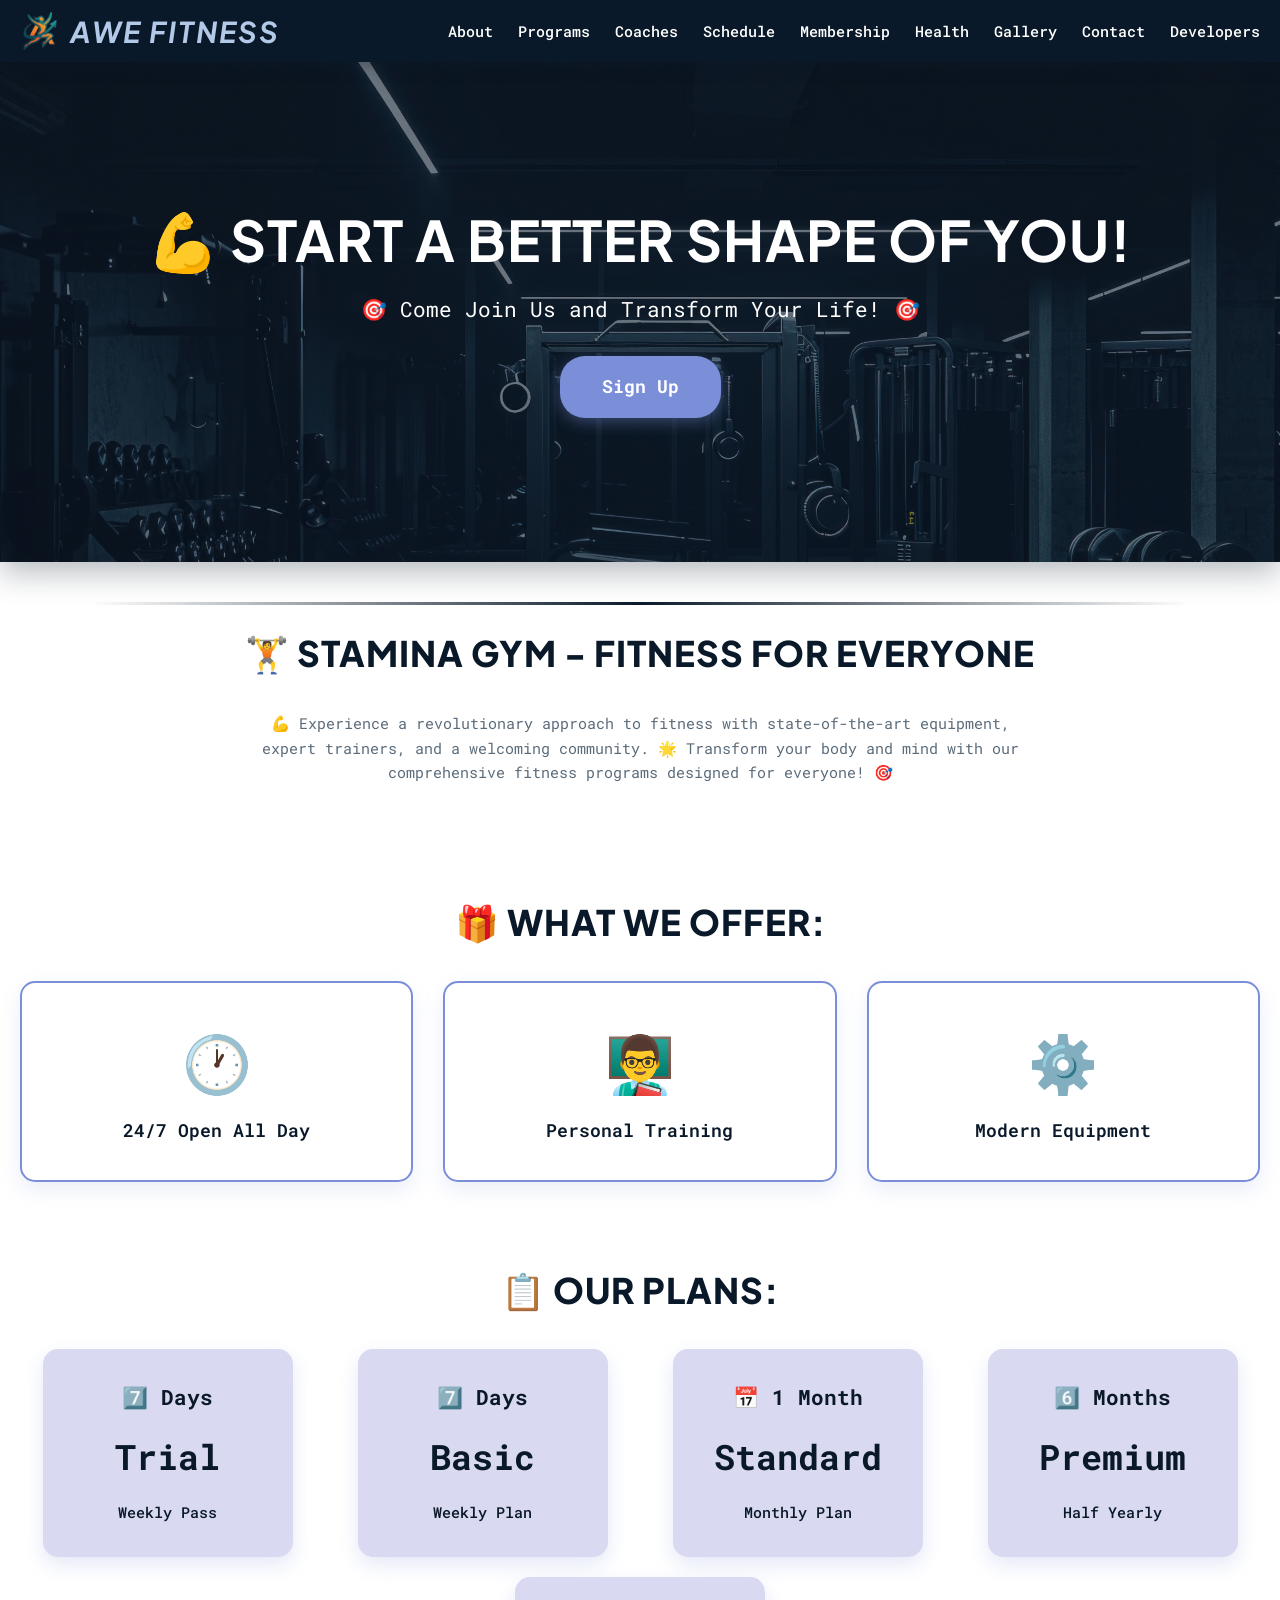
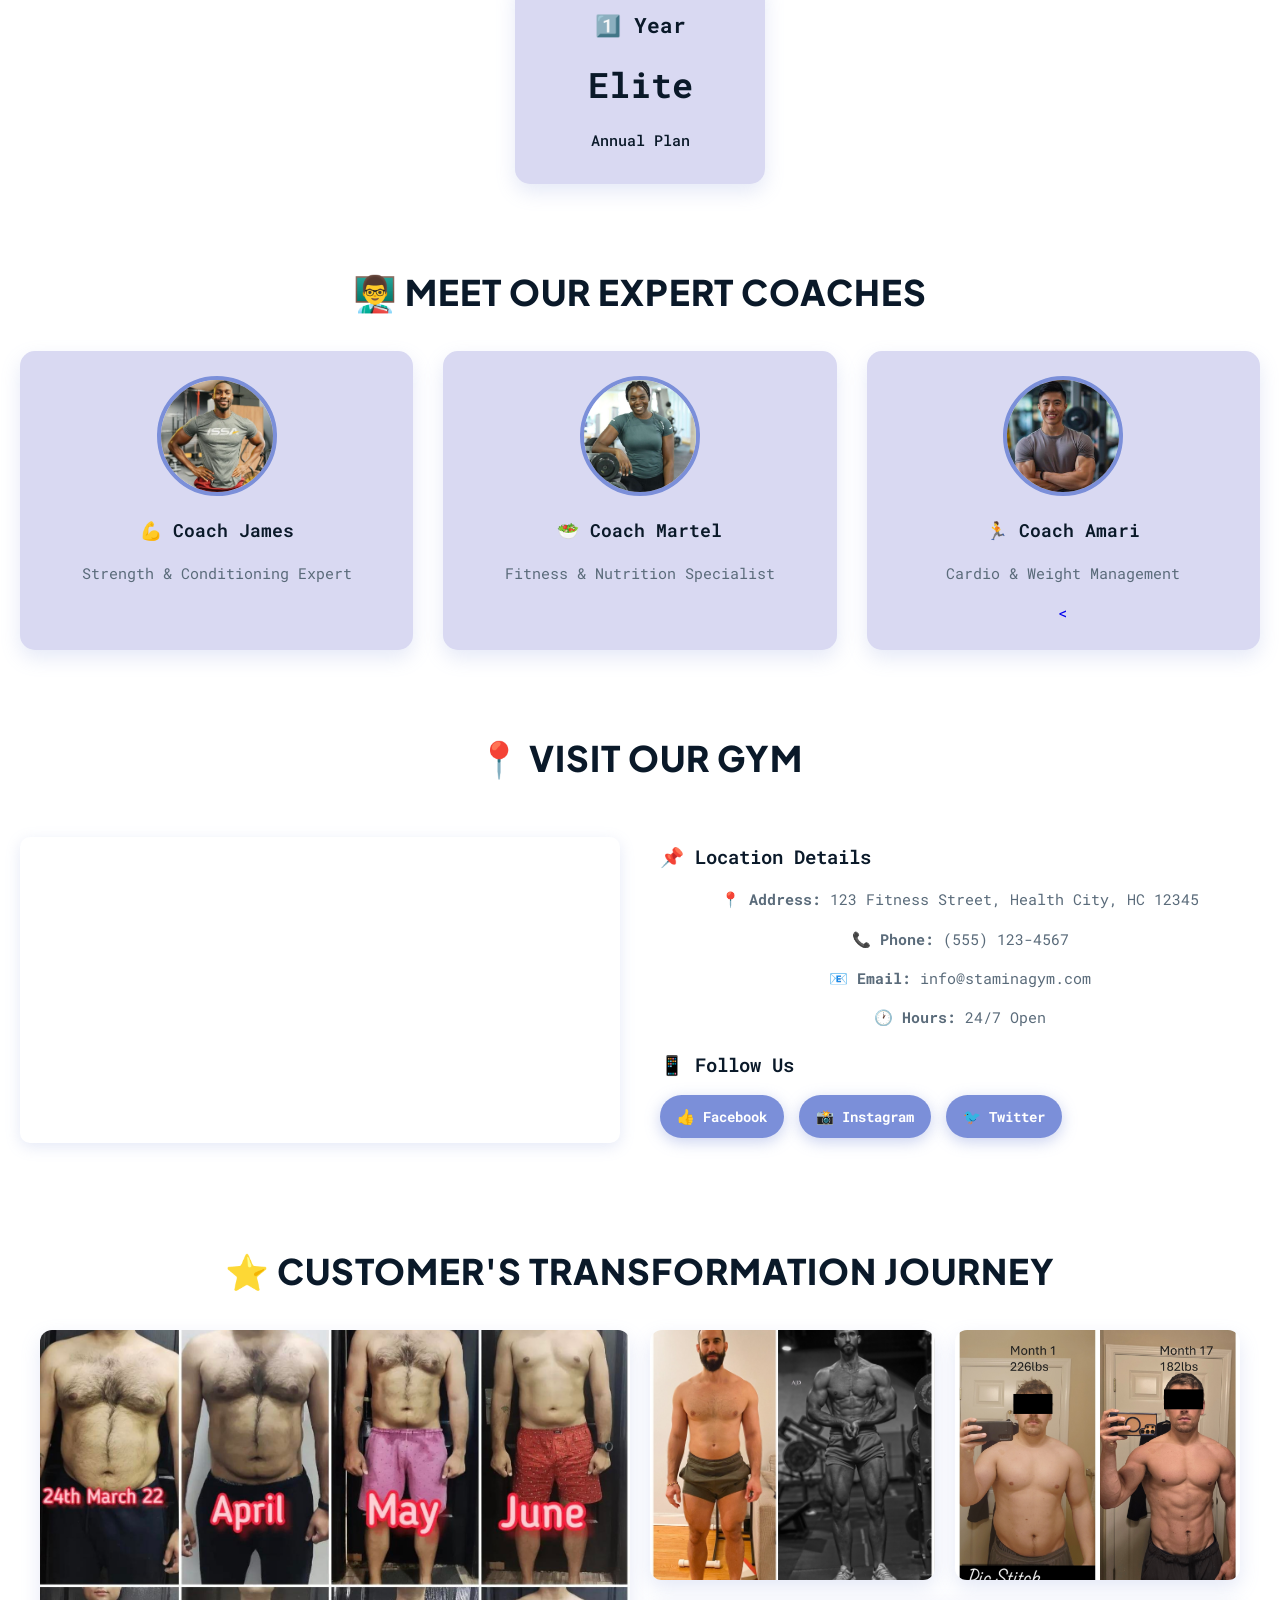
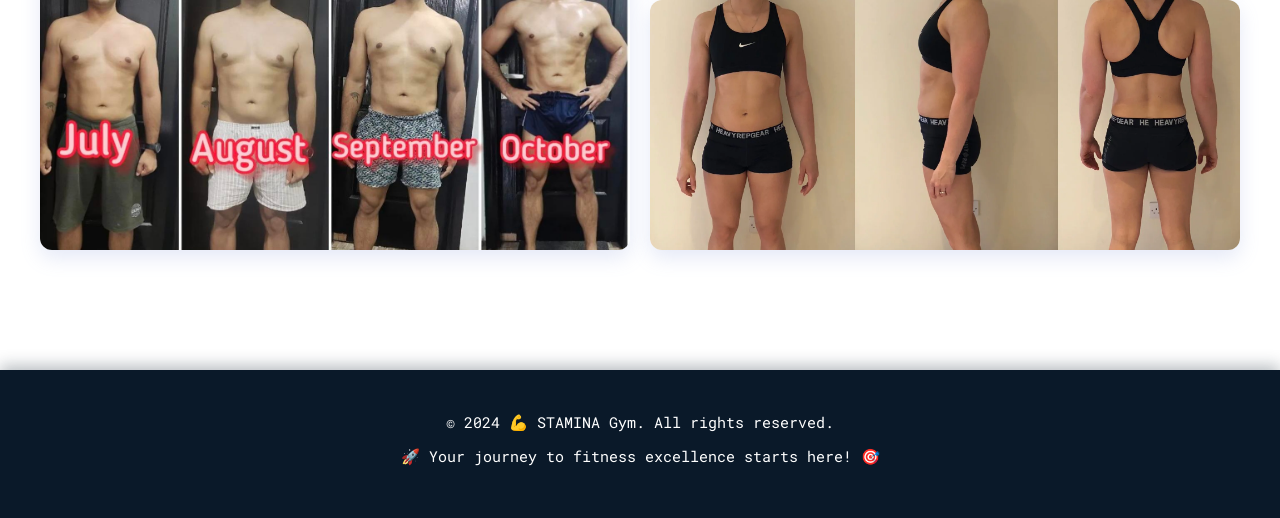
==== index.html @ ded2badc "jusq Co-authored-by: TaikiCantCode <wilbertcruz750@gmail.com>  Co-authored-by: Copilot <copilot@gith" ====
<!DOCTYPE html>
<html lang="en">
<head>
    <meta charset="UTF-8">
    <meta name="viewport" content="width=device-width, initial-scale=1.0">
    <title>AWE Fitness</title>
    <link rel="stylesheet" href="css/styles.css">
</head>
<body>
    <header>
        <nav>
            <a href="index.html"><div class="logo"><img src="src/logo.png" alt="AWE Fitness Logo" class="logo-img">AWE Fitness</div></a>
            <input type="checkbox" id="hamburger" class="hamburger-toggle" />
            <label for="hamburger" class="hamburger-label">
                <span></span>
                <span></span>
                <span></span>
            </label>
            <ul class="nav-links">
                <li><a href="about.html">About</a></li>
                <li><a href="programs.html">Programs</a></li>
                <li><a href="trainers.html">Coaches</a></li>
                <li><a href="schedule.html">Schedule</a></li>
                <li><a href="membership.html">Membership</a></li>
                <li><a href="health.html">Health</a></li>
                <li><a href="gallery.html">Gallery</a></li>
                <li><a href="contact.html">Contact</a></li>
                <li><a href="developers.html">Developers</a></li>
            </ul>
        </nav>
    </header>

    <main>
        <!-- Hero Section -->
        <section class="hero">
            <h1>💪 Start a Better Shape of You!</h1>
            <p>🎯 Come Join Us and Transform Your Life! 🎯</p>
            <a href="membership.html" class="btn">Sign Up</a>
        </section>
        <hr style="margin-bottom: -20px;">

        <!-- About Section -->
        <section>
            <h2>🏋️ STAMINA Gym - Fitness For Everyone</h2>
            <p style="text-align: center; max-width: 800px; margin: 0 auto 30px;">
                💪 Experience a revolutionary approach to fitness with state-of-the-art equipment, expert trainers, and a welcoming community. 🌟 Transform your body and mind with our comprehensive fitness programs designed for everyone! 🎯
            </p>
        </section>

        <!-- What We Offer Section -->
        <section>
            <h2>🎁 What We Offer:</h2>
            <div class="grid" style="grid-template-columns: repeat(3, 1fr);">
                <div class="offer-box">
                    <div class="number">🕐</div>
                    <div class="label">24/7 Open All Day</div>
                </div>
                <div class="offer-box">
                    <div class="number">👨‍🏫</div>
                    <div class="label">Personal Training</div>
                </div>
                <div class="offer-box">
                    <div class="number">⚙️</div>
                    <div class="label">Modern Equipment</div>
                </div>
            </div>
        </section>

        <!-- Our Plan Section -->
        <section>
            <h2>📋 Our Plans:</h2>
            <div class="membership-plans">
                <div class="plan">
                    <h3>7️⃣ Days</h3>
                    <div class="price">Trial</div>
                    <div class="label">Weekly Pass</div>
                </div>
                <div class="plan">
                    <h3>7️⃣ Days</h3>
                    <div class="price">Basic</div>
                    <div class="label">Weekly Plan</div>
                </div>
                <div class="plan">
                    <h3>📅 1 Month</h3>
                    <div class="price">Standard</div>
                    <div class="label">Monthly Plan</div>
                </div>
                <div class="plan">
                    <h3>6️⃣ Months</h3>
                    <div class="price">Premium</div>
                    <div class="label">Half Yearly</div>
                </div>
                <div class="plan">
                    <h3>1️⃣ Year</h3>
                    <div class="price">Elite</div>
                    <div class="label">Annual Plan</div>
                </div>
            </div>
        </section>

        <!-- Coaches Section -->
        <section>
            <h2>👨‍🏫 Meet Our Expert Coaches</h2>
            <div class="flex">
                <div class="trainer-card"><a href="trainers.html">
                    <img src="src/trainer/trainer1.webp" alt="Coach James">
                    <h3>💪 Coach James</h3>
                    <p>Strength & Conditioning Expert</p>
                    </a>
                </div>
                <div class="trainer-card"><a href="trainers.html">
                    <img src="src/trainer/trainer3.jpeg" alt="Coach Martel">
                    <h3>🥗 Coach Martel</h3>
                    <p>Fitness & Nutrition Specialist</p>
                    </a>
                </div>
                <div class="trainer-card"><a href="trainers.html"> 
                    <img src="src/trainer/trainer4.jpg" alt="Coach Amari">
                    <h3>🏃 Coach Amari</h3>
                    <p>Cardio & Weight Management</p>
                    <</a>
                </div>
            </div>
        </section>

        <!-- Visit Our Gym Section -->
        <section>
            <h2>📍 Visit Our Gym</h2>
            <div style="display: grid; grid-template-columns: 1fr 1fr; gap: 40px; align-items: center;">
                <div class="map-container">
                    <iframe src="https://www.google.com/maps/embed?pb=!1m18!1m12!1m3!1d3024.185904394394!2d-74.00601592346948!3d40.71280187138259!2m3!1f0!2f0!3f0!3m2!1i1024!2i768!4f13.1!3m3!1m2!1s0x89c25a27e2de2d9d%3A0xc11538726d1c5507!2sNew%20York!5e0!3m2!1sen!2sus!4v1234567890" width="100%" height="300" style="border:0;" allowfullscreen="" loading="lazy" referrerpolicy="no-referrer-when-downgrade"></iframe>
                </div>
                <div>
                    <h3>📌 Location Details</h3>
                    <p><strong>📍 Address:</strong> 123 Fitness Street, Health City, HC 12345</p>
                    <p><strong>📞 Phone:</strong> (555) 123-4567</p>
                    <p><strong>📧 Email:</strong> info@staminagym.com</p>
                    <p><strong>🕐 Hours:</strong> 24/7 Open</p>
                    <h3 style="margin-top: 20px;">📱 Follow Us</h3>
                    <div style="display: flex; gap: 15px; margin-top: 10px;">
                        <a href="#" class="btn" style="padding: 8px 15px; font-size: 0.9rem;">👍 Facebook</a>
                        <a href="#" class="btn" style="padding: 8px 15px; font-size: 0.9rem;">📸 Instagram</a>
                        <a href="#" class="btn" style="padding: 8px 15px; font-size: 0.9rem;">🐦 Twitter</a>
                    </div>
                </div>
            </div>
        </section>

        <!-- Customer Progress Section -->
        <section>
            <h2>⭐ Customer's Transformation Journey</h2>
            <div class="gallery">
                <img src="src/progress/progress4.webp" alt="Customer Progress 1">
                <img src="src/progress/progress2.webp" alt="Customer Progress 2">
                <img src="src/progress/progress3.webp" alt="Customer Progress 3">
                <img src="src/progress/progress1.webp" alt="Customer Progress 4">
            </div>
        </section>
    </main>

    <footer>
        <p>&copy; 2024 💪 STAMINA Gym. All rights reserved.</p>
        <p>🚀 Your journey to fitness excellence starts here! 🎯</p>
    </footer>
    
</body>
</html>
---- css/styles.css ----
@import url('https://fonts.googleapis.com/css2?family=Plus+Jakarta+Sans:ital,wght@0,200..800;1,200..800&family=Roboto+Mono:ital,wght@0,100..700;1,100..700&display=swap');

* {
    margin: 0;
    padding: 0;
    box-sizing: border-box;
}

body {
    font-family: "Roboto Mono", monospace;
    line-height: 1.6;
    color: #0A1929;
    background: #FFFFFF;
    min-height: 100vh;
}

/* Header & Navigation */
header {
    background: #0A1929;
    color: #FFFFFF;
    padding: 8px 0;
    position: sticky;
    top: 0;
    z-index: 100;
    box-shadow: 0 4px 15px rgba(10, 25, 41, 0.3);
}

nav {
    display: flex;
    justify-content: space-between;
    align-items: center;
    max-width: 1400px;
    margin: 0 auto;
    padding: 0 20px;
}

.logo {
    font-family: "Plus Jakarta Sans", sans-serif;
    font-size: 1.8rem;
    font-weight: bold;
    color: #B3C9E8;
    letter-spacing: 2px;
    text-transform: uppercase;
    font-style: italic;
    display: flex;
    align-items: center;
    gap: 10px;
}

.logo-img {
    height: 40px;
    width: auto;
    object-fit: contain;
}

.nav-links {
    display: flex;
    list-style: none;
    gap: 25px;
    align-items: center;
}

.nav-links li {
    margin: 0;
}

a {
    text-decoration: none;
}
.nav-links a {
    color: #FFFFFF;
    text-decoration: none;
    transition: all 0.3s ease;
    font-size: 0.95rem;
    font-weight: 500;
}

.nav-links a:hover {
    color: #B3C9E8;
    transform: translateY(-2px);
}

.btn-signup {
    background: #7B8FD9;
    color: #FFFFFF;
    padding: 10px 22px;
    border-radius: 25px;
    font-weight: bold;
    transition: all 0.3s ease;
    cursor: pointer;
    text-decoration: none;
    border: 2px solid transparent;
    box-shadow: 0 4px 10px rgba(123, 143, 217, 0.3);
}

.btn-signup:hover {
    transform: translateY(-3px);
    box-shadow: 0 6px 15px rgba(123, 143, 217, 0.5);
}

/* Main Content */
main {  
    margin: 0 auto;
    padding: 0;
}

section {
    padding: 40px 20px;
}

hr {
    max-width: 1100px;
    margin: 40px auto;
    height: 3px;
    background: linear-gradient(90deg, rgba(139, 92, 246, 0) 0%, #0A1929 50%, rgba(139, 92, 246, 0) 100%);
    border: none;
}
h1, h2 {
    font-family: "Plus Jakarta Sans", sans-serif;
    color: #0A1929;
    margin-bottom: 30px;
    font-size: 2.2rem;
    text-align: center;
    text-transform: uppercase;
    letter-spacing: 1px;
    font-weight: 800;
}

h3 {
    color: #0A1929;
    margin-bottom: 15px;
    font-size: 1.2rem;
    font-weight: 600;
}

p {
    margin-bottom: 15px;
    color: #5A6B7A;
    font-size: 0.95rem;
    text-align: center;
}

/* Buttons */
.btn {
    display: inline-block;
    background: #7B8FD9;
    color: #FFFFFF;
    padding: 12px 30px;
    text-decoration: none;
    border-radius: 25px;
    font-weight: bold;
    transition: all 0.3s ease;
    border: 2px solid transparent;
    cursor: pointer;
    box-shadow: 0 4px 15px rgba(123, 143, 217, 0.4);
}

.btn:hover {
    transform: translateY(-3px);
    box-shadow: 0 6px 20px rgba(123, 143, 217, 0.6);
}

.btn-outline {
    background-color: transparent;
    color: #7B8FD9;
    border: 2px solid #7B8FD9;
}

.btn-outline:hover {
    background: #7B8FD9;
    color: #FFFFFF;
}

/* Grid & Cards */
.grid {
    display: grid;
    grid-template-columns: repeat(auto-fit, minmax(280px, 1fr));
    gap: 30px;
    margin-top: 30px;
}

.card {
    background: #FFFFFF;
    border-radius: 15px;
    box-shadow: 0 8px 25px rgba(123, 143, 217, 0.15);
    padding: 30px 25px;
    transition: all 0.3s ease;
    text-align: center;
    border: 2px solid transparent;
}

.card:hover {
    transform: translateY(-8px);
    box-shadow: 0 12px 35px rgba(123, 143, 217, 0.25);
    border-color: #7B8FD9;
}

.card.lavender {
    background: #D9D9F2;
}

.card img {
    width: 100%;
    height: 200px;
    object-fit: cover;
    border-radius: 10px;
    margin-bottom: 15px;
}

.flex {
    display: flex;
    flex-wrap: wrap;
    gap: 30px;
    justify-content: space-around;
}

/* Trainer & Member Cards */
.trainer-card, .member-card {
    flex: 1 1 200px;
    background: #D9D9F2;
    border-radius: 15px;
    padding: 25px;
    text-align: center;
    min-width: 200px;
    transition: all 0.3s ease;
    box-shadow: 0 8px 20px rgba(123, 143, 217, 0.2);
}

.trainer-card:hover, .member-card:hover {
    transform: translateY(-5px);
    box-shadow: 0 12px 30px rgba(123, 143, 217, 0.3);
}

.trainer-card img, .member-card img {
    width: 120px;
    height: 120px;
    border-radius: 50%;
    margin-bottom: 15px;
    object-fit: cover;
    border: 4px solid #7B8FD9;
}

.trainer-card h3, .member-card h3 {
    font-size: 1.1rem;
    color: #0A1929;
    font-weight: 600;
}

/* Hero Section */
.hero { 
    background-image: linear-gradient(rgba(10, 25, 41, 0.6), rgba(10, 25, 41, 0.6)), url(../src/background.jpg);
    background-size: cover;
    background-position: center;
    background-attachment: fixed;
    color: #FFFFFF; 
    padding: 120px 20px;              
    min-height: 500px;
    display: flex;
    align-items: center;
    justify-content: center;
    flex-direction: column;
    box-shadow: 0 10px 30px rgba(10, 25, 41, 0.3);
}

.about-hero {
    background-image: linear-gradient(rgba(10, 25, 41, 0.6), rgba(10, 25, 41, 0.6)), url(../src/background.jpg);
    min-height: 0;
    
}
.hero h1 {
    font-size: 3.5rem;
    margin-bottom: 20px;
    font-weight: 700;
    line-height: 1.2;
    color: #FFFFFF;
}

.hero p {
    font-size: 1.3rem;
    margin-bottom: 30px;
    color: #FFFFFF;
}

.hero .btn {
    padding: 15px 40px;
    font-size: 1.1rem;
}

/* Offer boxes */
.offer-box {
    background: #FFFFFF;
    border: 2px solid #7B8FD9;
    border-radius: 15px;
    padding: 35px 25px;
    text-align: center;
    min-height: 180px;
    display: flex;
    flex-direction: column;
    justify-content: center;
    transition: all 0.3s ease;
    box-shadow: 0 8px 20px rgba(123, 143, 217, 0.15);
}

.offer-box:hover {
    transform: translateY(-5px);
    box-shadow: 0 12px 30px rgba(123, 143, 217, 0.25);
}

.offer-box .number {
    font-size: 3.5rem;
    color: #B3C9E8;
    font-weight: bold;
}

.offer-box .label {
    font-size: 1.1rem;
    color: #0A1929;
    margin-top: 10px;
    font-weight: 600;
}

/* Membership Plans */
.membership-plans {
    display: flex;
    justify-content: space-around;
    flex-wrap: wrap;
    gap: 20px;
}

.plan {
    background: #D9D9F2;
    border-radius: 15px;
    padding: 30px 25px;
    text-align: center;
    transition: all 0.3s ease;
    box-shadow: 0 8px 20px rgba(123, 143, 217, 0.2);
    border: 2px solid transparent;
    min-width: 250px;
}

.plan:hover {
    transform: translateY(-8px);
    box-shadow: 0 12px 35px rgba(123, 143, 217, 0.3);
    border-color: #7B8FD9;
}

.plan h3 {
    color: #0A1929;
    margin-bottom: 15px;
    font-size: 1.3rem;
    font-weight: 700;
}

.plan .price {
    font-size: 2.2rem;
    font-weight: bold;
    margin-bottom: 15px;
}

.plan .label {
    font-size: 0.95rem;
    color: #0A1929;
    font-weight: 500;
}

.plan ul {
    list-style: none;
    margin: 20px 0;
    text-align: left;
}

.plan li {
    margin-bottom: 10px;
    font-size: 0.95rem;
    color: #0A1929;
    padding-left: 25px;
    position: relative;
}

.plan li:before {
    content: "✓";
    position: absolute;
    left: 0;
    color: #B3C9E8;
    font-weight: bold;
}

/* Tables */
table {
    width: 100%;
    border-collapse: collapse;
    margin: 20px 0;
    border-radius: 10px;
    overflow: hidden;
    box-shadow: 0 4px 15px rgba(123, 143, 217, 0.15);
}

table th, table td {
    border: 1px solid #C8C8D8;
    padding: 14px 12px;
    text-align: center;
}

table th {
    background: #0A1929;
    color: #FFFFFF;
    font-weight: 600;
}

table tr:nth-child(even) {
    background-color: #F5F5F5;
}

table tr:hover {
    background-color: #E8E8E8;
}

/* Gallery */
.gallery {
    display: grid;
    grid-template-columns: repeat(4, 1fr);
    grid-auto-rows: 250px;
    gap: 20px;
    margin: 20px;
}

.gallery img {
    width: 100%;
    height: 100%;
    object-fit: cover;
    border-radius: 12px;
    transition: all 0.3s ease;
    box-shadow: 0 8px 20px rgba(123, 143, 217, 0.2);
}

/* Variable sizes using nth-child */
.gallery img:nth-child(1) {
    grid-column: span 2;
    grid-row: span 2;
}

.gallery img:nth-child(4) {
    grid-column: span 2;
}

.gallery img:nth-child(5) {
    grid-row: span 2;
}

.gallery img:nth-child(8) {
    grid-column: span 2;
    grid-row: span 2;
}

.gallery img:nth-child(10) {
    grid-column: span 2;
}

.gallery img:nth-child(11) {
    grid-row: span 2;
}

.gallery img:hover {
    transform: scale(1.08);
    box-shadow: 0 12px 30px rgba(123, 143, 217, 0.3);
}

/* Forms */
form {
    background: #F5F5F5;
    padding: 40px;
    border-radius: 15px;
    max-width: 500px;
    margin: 20px auto;
    box-shadow: 0 8px 25px rgba(123, 143, 217, 0.2);
}

.form-group {
    margin-bottom: 25px;
}

form label {
    display: block;
    margin-bottom: 8px;
    font-weight: bold;
    color: #0A1929;
    font-size: 0.95rem;
}

form input, form textarea, form select {
    width: 100%;
    padding: 12px 15px;
    border: 2px solid #C8C8D8;
    border-radius: 8px;
    font-family: inherit;
    font-size: 1rem;
    transition: all 0.3s ease;
    background-color: #FFFFFF;
}

form input:focus, form textarea:focus, form select:focus {
    outline: none;
    border-color: #7B8FD9;
    box-shadow: 0 0 8px rgba(123, 143, 217, 0.4);
}

form button {
    width: 100%;
    padding: 14px;
    background: #7B8FD9;
    color: #FFFFFF;
    border: none;
    border-radius: 8px;
    font-weight: bold;
    cursor: pointer;
    transition: all 0.3s ease;
    font-size: 1rem;
    box-shadow: 0 4px 15px rgba(123, 143, 217, 0.4);
}

form button:hover {
    transform: translateY(-2px);
    box-shadow: 0 6px 20px rgba(123, 143, 217, 0.6);
}

/* Footer */
footer {
    background: #0A1929;
    color: #FFFFFF;
    padding: 40px 20px;
    margin-top: 60px;
    text-align: center;
    box-shadow: 0 -4px 15px rgba(10, 25, 41, 0.3);
}

footer p {
    color: #FFFFFF;
    margin-bottom: 10px;
    font-size: 0.95rem;
}

/* Video Container */
.video-container {
    position: relative;
    padding-bottom: 56.25%;
    height: 0;
    overflow: hidden;
    margin: 20px 0;
    border-radius: 10px;
    box-shadow: 0 4px 15px rgba(123, 143, 217, 0.2);
}

.video-container iframe {
    position: absolute;
    top: 0;
    left: 0;
    width: 100%;
    height: 100%;
    border-radius: 10px;
}

/* Audio Container */
.audio-container {
    margin: 20px 0;
    padding: 20px;
    background: #F5F5F5;
    border-radius: 10px;
    box-shadow: 0 4px 15px rgba(123, 143, 217, 0.1);
}

/* Map Container */
.map-container {
    margin: 20px 0;
    border-radius: 10px;
    overflow: hidden;
    box-shadow: 0 4px 15px rgba(123, 143, 217, 0.2);
}

.map-container iframe {
    border-radius: 10px;
}

/* Health Page Layout */
.health-container {
    display: flex;
    gap: 40px;
    max-width: 1400px;
    margin: 0 auto;
    padding: 40px 20px;
}

.health-sidebar {
    flex: 0 0 300px;
    background: #F5F5F5;
    padding: 30px 20px;
    border-radius: 10px;
    height: fit-content;
    position: sticky;
    top: 120px;
}

.sidebar-header {
    background: #7B8FD9;
    color: #FFFFFF;
    padding: 12px 15px;
    border-radius: 8px;
    font-weight: bold;
    font-size: 1.1rem;
    margin-bottom: 20px;
    text-align: center;
}

.sidebar-section {
    margin-bottom: 15px;
}

.sidebar-section h3 {
    margin: 0;
    font-size: 1rem;
}

.sidebar-link {
    color: #0A1929;
    text-decoration: none;
    font-weight: 600;
    transition: all 0.3s ease;
    display: block;
    padding: 8px 0;
}

.sidebar-link:hover,
.sidebar-link.active {
    color: #7B8FD9;
    padding-left: 10px;
}

.sidebar-submenu {
    list-style: none;
    margin-top: 10px;
    padding-left: 0;
}

.sidebar-submenu li {
    margin: 8px 0;
    padding-left: 15px;
}

.sidebar-submenu li a {
    color: #5A6B7A;
    text-decoration: none;
    font-size: 0.95rem;
    transition: all 0.3s ease;
}

.sidebar-submenu li a:hover {
    color: #7B8FD9;
    font-weight: 600;
}

.sidebar-divider {
    border: none;
    border-top: 2px solid #D9D9F2;
    margin: 20px 0;
}

.health-content {
    flex: 1;
    min-width: 0;
}

.content-section {
    margin-bottom: 40px;
}

.content-section h2 {
    color: #0A1929;
    margin-bottom: 20px;
    font-size: 1.8rem;
    text-transform: none;
    letter-spacing: normal;
}

.content-section h3 {
    color: #0A1929;
    margin-bottom: 15px;
    font-size: 1.3rem;
}

.content-section p {
    color: #5A6B7A;
    margin-bottom: 15px;
    line-height: 1.8;
}

.content-section ul {
    color: #5A6B7A;
    margin-left: 25px;
    margin-bottom: 15px;
}

/* Hamburger Menu - CSS Only */
.hamburger-toggle {
    display: none;
}

.hamburger-label {
    display: none;
    flex-direction: column;
    cursor: pointer;
    gap: 6px;
    padding: 8px;
}

.hamburger-label span {
    width: 25px;
    height: 3px;
    background: #FFFFFF;
    border-radius: 2px;
    transition: all 0.3s ease;
}

.hamburger-toggle:checked ~ .hamburger-label span:nth-child(1) {
    transform: rotate(45deg) translate(10px, 10px);
}

.hamburger-toggle:checked ~ .hamburger-label span:nth-child(2) {
    opacity: 0;
}

.hamburger-toggle:checked ~ .hamburger-label span:nth-child(3) {
    transform: rotate(-45deg) translate(8px, -8px);
}

.hamburger-toggle:checked ~ .nav-links {
    max-height: 500px;
    border-top: 2px solid #7B8FD9;
}

/* Responsive Design - Tablet and below */
@media (max-width: 1024px) {
    .gallery {
        grid-template-columns: repeat(3, 1fr);
        grid-auto-rows: 200px;
    }
    
    .gallery img:nth-child(1) {
        grid-column: span 1;
        grid-row: span 1;
    }
    
    .gallery img:nth-child(8) {
        grid-column: span 1;
        grid-row: span 1;
    }
    
    .health-container {
        flex-direction: column;
        gap: 30px;
    }
    
    .health-sidebar {
        flex: 1;
        position: static;
        top: auto;
    }
}

/* Responsive Design - Mobile (768px and below) */
@media (max-width: 768px) {
    /* Navigation */
    .hamburger-label {
        display: flex;
    }
    
    .nav-links {
        position: absolute;
        top: 65px;
        left: 0;
        right: 0;
        background: #0A1929;
        flex-direction: column;
        gap: 0;
        width: 100%;
        max-height: 0;
        overflow: hidden;
        transition: max-height 0.3s ease;
        list-style: none;
    }
    
    .nav-links li {
        border-bottom: 1px solid rgba(179, 201, 232, 0.2);
        margin: 0;
    }
    
    .nav-links a {
        display: block;
        padding: 15px 20px;
    }
    
    nav {
        position: relative;
    }
    
    /* Hero Section */
    .hero h1 {
        font-size: 2rem;
    }
    
    .hero p {
        font-size: 1rem;
    }
    
    .hero {
        padding: 80px 20px;
        min-height: 350px;
    }
    
    /* Headings */
    h1, h2 {
        font-size: 1.8rem;
    }
    
    h3 {
        font-size: 1rem;
    }
    
    /* Grid Layout */
    .grid {
        grid-template-columns: 1fr;
    }
    
    /* Membership Plans */
    .membership-plans {
        flex-direction: column;
    }
    
    .plan {
        min-width: auto;
        width: 100%;
    }
    
    /* Flex Layout */
    .flex {
        flex-direction: column;
        gap: 20px;
    }
    
    .trainer-card, .member-card {
        flex: 1 1 100%;
        min-width: auto;
    }
    
    /* Gallery */
    .gallery {
        grid-template-columns: repeat(2, 1fr);
        grid-auto-rows: 150px;
        gap: 15px;
        margin: 15px;
    }
    
    .gallery img:nth-child(1) {
        grid-column: span 1;
        grid-row: span 1;
    }
    
    .gallery img:nth-child(4) {
        grid-column: span 1;
    }
    
    .gallery img:nth-child(5) {
        grid-row: span 1;
    }
    
    .gallery img:nth-child(8) {
        grid-column: span 1;
        grid-row: span 1;
    }
    
    .gallery img:nth-child(10) {
        grid-column: span 1;
    }
    
    .gallery img:nth-child(11) {
        grid-row: span 1;
    }
    
    /* Form */
    form {
        padding: 25px;
        max-width: 100%;
    }
    
    /* Table */
    table {
        font-size: 0.85rem;
    }
    
    table th, table td {
        padding: 10px 8px;
    }
    
    /* Section Padding */
    section {
        padding: 30px 15px;
    }
    
    /* Offer Box */
    .offer-box .number {
        font-size: 2.5rem;
    }
    
    .offer-box {
        padding: 25px 15px;
        min-height: 140px;
    }
}

/* Responsive Design - Small Mobile (480px and below) */
@media (max-width: 480px) {
    /* Navigation */
    header {
        padding: 5px 0;
    }
    
    nav {
        padding: 0 10px;
    }
    
    .logo {
        font-size: 1.2rem;
        letter-spacing: 0;
    }
    
    .logo-img {
        height: 30px;
    }
    
    .nav-links {
        top: 55px;
    }
    
    /* Hero Section */
    .hero h1 {
        font-size: 1.5rem;
        margin-bottom: 15px;
    }
    
    .hero p {
        font-size: 0.9rem;
        margin-bottom: 20px;
    }
    
    .hero {
        padding: 60px 15px;
        min-height: 280px;
    }
    
    .hero .btn {
        padding: 12px 25px;
        font-size: 0.95rem;
    }
    
    /* Headings */
    h1, h2 {
        font-size: 1.4rem;
        margin-bottom: 20px;
    }
    
    h3 {
        font-size: 0.95rem;
    }
    
    /* Text */
    p {
        font-size: 0.9rem;
    }
    
    /* Section */
    section {
        padding: 20px 10px;
    }
    
    /* Buttons */
    .btn {
        padding: 10px 20px;
        font-size: 0.9rem;
    }
    
    /* Offer Box */
    .offer-box {
        padding: 20px 10px;
        min-height: 120px;
    }
    
    .offer-box .number {
        font-size: 2rem;
    }
    
    .offer-box .label {
        font-size: 0.95rem;
    }
    
    /* Gallery */
    .gallery {
        grid-template-columns: 1fr;
        grid-auto-rows: 150px;
        margin: 10px;
    }
    
    .gallery img {
        grid-column: span 1 !important;
        grid-row: span 1 !important;
    }
    
    /* Card */
    .card {
        padding: 20px 15px;
    }
    
    /* Form */
    form {
        padding: 20px;
        margin: 15px auto;
    }
    
    .form-group {
        margin-bottom: 20px;
    }
    
    form input, form textarea, form select {
        padding: 10px 12px;
        font-size: 0.95rem;
    }
    
    /* Trainer Card */
    .trainer-card, .member-card {
        padding: 20px 15px;
    }
    
    .trainer-card img, .member-card img {
        width: 100px;
        height: 100px;
    }
    
    /* Video Container */
    .video-container {
        margin: 15px 0;
    }
    
    /* Footer */
    footer {
        padding: 30px 15px;
    }
    
    footer p {
        font-size: 0.9rem;
    }
}

.content-section ul li {
    margin-bottom: 10px;
    line-height: 1.6;
}

.content-with-image {
    display: flex;
    gap: 30px;
    align-items: flex-start;
    margin-top: 20px;
}

.content-with-image img {
    flex: 0 0 350px;
    height: 250px;
    object-fit: cover;
    border-radius: 12px;
    box-shadow: 0 8px 20px rgba(123, 143, 217, 0.2);
}

.content-text {
    flex: 1;
}

.diet-grid {
    display: grid;
    grid-template-columns: repeat(2, 1fr);
    gap: 25px;
    margin-top: 25px;
}

.diet-card {
    background: #FFFFFF;
    border-radius: 12px;
    overflow: hidden;
    box-shadow: 0 8px 20px rgba(123, 143, 217, 0.15);
    transition: all 0.3s ease;
}

.diet-card:hover {
    transform: translateY(-8px);
    box-shadow: 0 12px 30px rgba(123, 143, 217, 0.3);
}

.diet-card img {
    width: 100%;
    height: 500px;
    object-fit: cover;
}

.diet-card h3 {
    padding: 15px 20px 0;
    margin-bottom: 10px;
    font-size: 1.1rem;
}

.diet-card p {
    padding: 0 20px 20px;
    font-size: 0.95rem;
    margin: 0;
}

.wellness-grid {
    display: grid;
    grid-template-columns: repeat(2, 1fr);
    gap: 25px;
    margin-top: 25px;
}

.wellness-card {
    background: #FFFFFF;
    border-radius: 12px;
    overflow: hidden;
    box-shadow: 0 8px 20px rgba(123, 143, 217, 0.15);
    transition: all 0.3s ease;
}

.wellness-card:hover {
    transform: translateY(-8px);
    box-shadow: 0 12px 30px rgba(123, 143, 217, 0.3);
}

.wellness-card img {
    width: 100%;
    height: 500px;
    object-fit: cover;
}

.wellness-card h3 {
    padding: 15px 20px 0;
    margin-bottom: 10px;
    font-size: 1.1rem;
}

.wellness-card p {
    padding: 0 20px 20px;
    font-size: 0.95rem;
    margin: 0;
}

.content-divider {
    border: none;
    border-top: 2px solid #E5E5E5;
    margin: 40px 0;
}

/* Responsive Health Page */
@media (max-width: 1024px) {
    .health-container {
        gap: 30px;
    }
    
    .health-sidebar {
        flex: 0 0 250px;
    }
    
    .diet-grid,
    .wellness-grid {
        grid-template-columns: 1fr;
    }
    
    .content-with-image {
        flex-direction: column;
    }
    
    .content-with-image img {
        flex: 0 0 auto;
        width: 100%;
    }
}

/* Responsive Design */

@media (max-width: 768px) {
    nav {
        gap: 15px;
    }
    
    .nav-links {
        flex-direction: column;
        gap: 10px;
        width: 100%;
        text-align: center;
    }
    
    .nav-links li {
        margin: 0;
    }
    
    .grid {
        grid-template-columns: 1fr;
    }
    
    .gallery {
        grid-template-columns: repeat(2, 1fr);
        grid-auto-rows: 200px;
    }

    .gallery img:nth-child(1),
    .gallery img:nth-child(4),
    .gallery img:nth-child(5),
    .gallery img:nth-child(8),
    .gallery img:nth-child(10),
    .gallery img:nth-child(11) {
        grid-column: span 1;
        grid-row: span 1;
    }
    
    .health-container {
        flex-direction: column;
        gap: 30px;
    }
    
    .health-sidebar {
        flex: 1;
        position: static;
        top: auto;
    }
    
    .diet-grid,
    .wellness-grid {
        grid-template-columns: 1fr;
    }
    
    .flex, .membership-plans {
        flex-direction: column;
    }
    
    .hero h1 {
        font-size: 2rem;
    }
    
    h1, h2 {
        font-size: 1.5rem;
    }
    
    .plan {
        width: 100%;
        min-width: auto;
    }
}

/* Tablet & Extra Small Devices */
@media (max-width: 480px) {
    .gallery {
        grid-template-columns: 1fr;
        grid-auto-rows: 180px;
    }

    .gallery img:nth-child(1),
    .gallery img:nth-child(4),
    .gallery img:nth-child(5),
    .gallery img:nth-child(8),
    .gallery img:nth-child(10),
    .gallery img:nth-child(11) {
        grid-column: span 1;
        grid-row: span 1;
    }
    
    .health-sidebar {
        padding: 20px 15px;
    }
    
    .sidebar-header {
        font-size: 1rem;
        padding: 10px 12px;
    }
    
    .content-with-image {
        gap: 15px;
    }
    
    .content-with-image img {
        flex: 0 0 100%;
    }
}
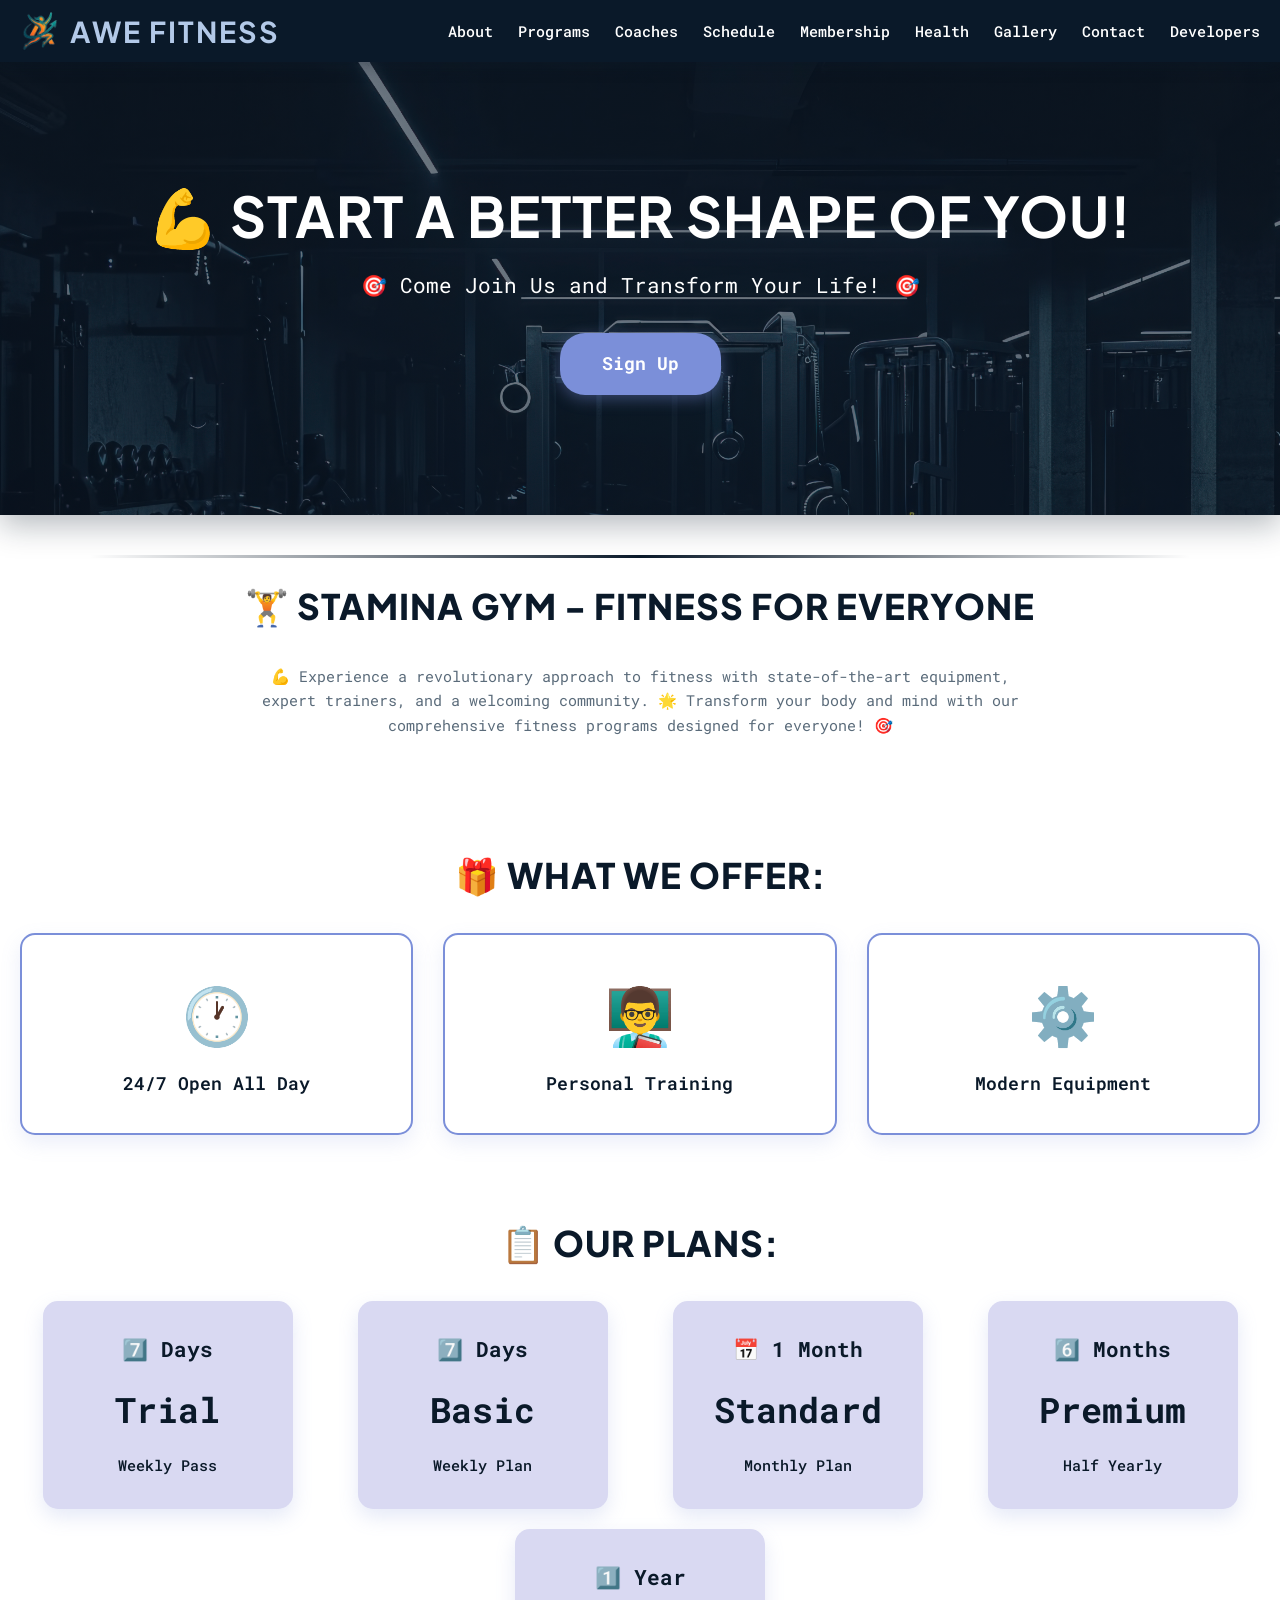
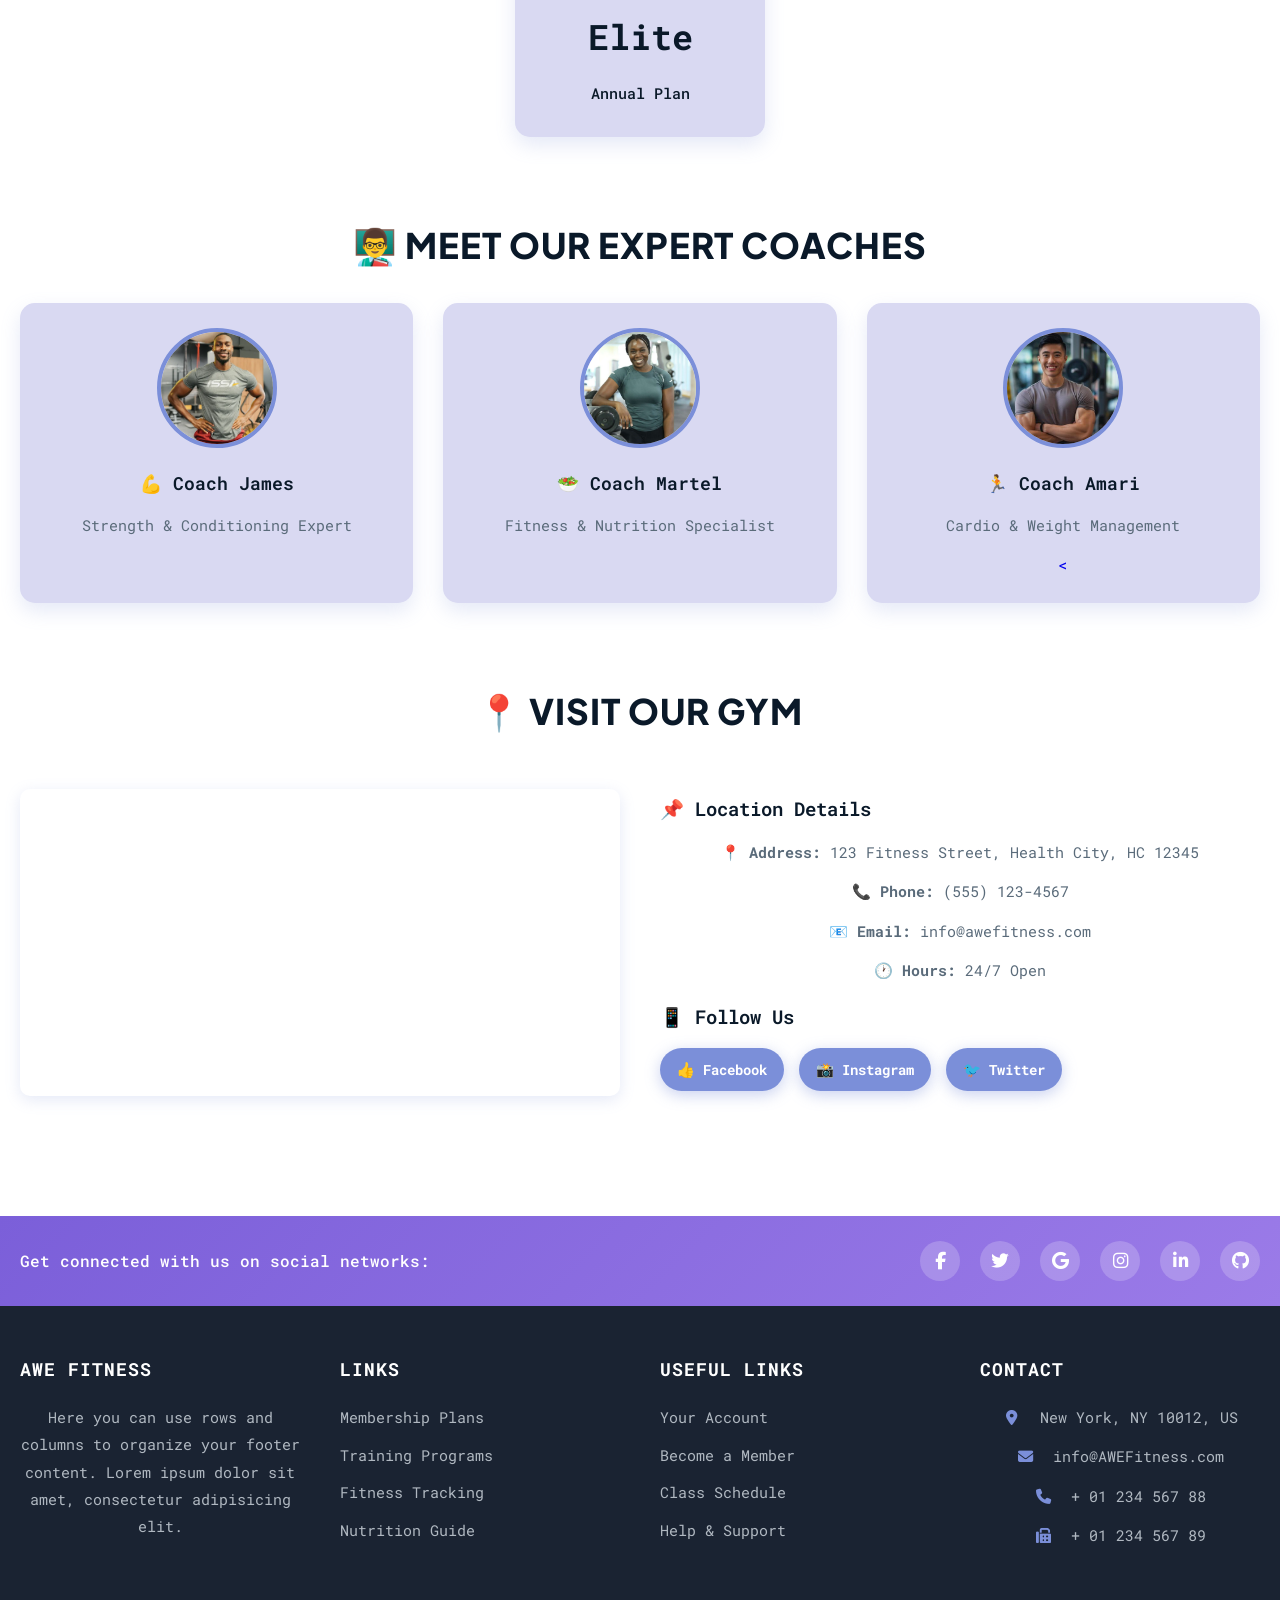
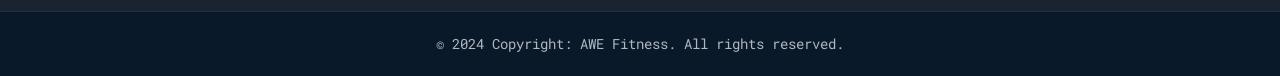
==== commit 354c6fdd: "img gonna kms Co-authored-by: Copilot <copilot@github.com>" ====
--- a/index.html
+++ b/index.html
@@ -134,7 +134,7 @@
                     <h3>📌 Location Details</h3>
                     <p><strong>📍 Address:</strong> 123 Fitness Street, Health City, HC 12345</p>
                     <p><strong>📞 Phone:</strong> (555) 123-4567</p>
-                    <p><strong>📧 Email:</strong> info@staminagym.com</p>
+                    <p><strong>📧 Email:</strong> info@awefitness.com</p>
                     <p><strong>🕐 Hours:</strong> 24/7 Open</p>
                     <h3 style="margin-top: 20px;">📱 Follow Us</h3>
                     <div style="display: flex; gap: 15px; margin-top: 10px;">
@@ -146,22 +146,59 @@
             </div>
         </section>
 
-        <!-- Customer Progress Section -->
-        <section>
-            <h2>⭐ Customer's Transformation Journey</h2>
-            <div class="gallery">
-                <img src="src/progress/progress4.webp" alt="Customer Progress 1">
-                <img src="src/progress/progress2.webp" alt="Customer Progress 2">
-                <img src="src/progress/progress3.webp" alt="Customer Progress 3">
-                <img src="src/progress/progress1.webp" alt="Customer Progress 4">
-            </div>
-        </section>
-    </main>
-
     <footer>
-        <p>&copy; 2024 💪 STAMINA Gym. All rights reserved.</p>
-        <p>🚀 Your journey to fitness excellence starts here! 🎯</p>
+        <!-- Social Media Banner -->
+        <div class="footer-social-banner">
+            <p>Get connected with us on social networks:</p>
+            <div class="social-icons">
+                <a href="#" aria-label="Facebook"><i class="fab fa-facebook-f"></i></a>
+                <a href="#" aria-label="Twitter"><i class="fab fa-twitter"></i></a>
+                <a href="#" aria-label="Google"><i class="fab fa-google"></i></a>
+                <a href="#" aria-label="Instagram"><i class="fab fa-instagram"></i></a>
+                <a href="#" aria-label="LinkedIn"><i class="fab fa-linkedin-in"></i></a>
+                <a href="#" aria-label="GitHub"><i class="fab fa-github"></i></a>
+            </div>
+        </div>
+
+        <!-- Footer Content -->
+        <div class="footer-content">
+            <div class="footer-column">
+                <h4>AWE Fitness</h4>
+                <p>Here you can use rows and columns to organize your footer content. Lorem ipsum dolor sit amet, consectetur adipisicing elit.</p>
+            </div>
+            <div class="footer-column">
+                <h4>LINKS</h4>
+                <ul>
+                    <li><a href="membership.html">Membership Plans</a></li>
+                    <li><a href="training.html">Training Programs</a></li>
+                    <li><a href="tracking.html">Fitness Tracking</a></li>
+                    <li><a href="nutrition.html">Nutrition Guide</a></li>
+                </ul>
+            </div>
+            <div class="footer-column">
+                <h4>USEFUL LINKS</h4>
+                <ul>
+                    <li><a href="membership.html">Your Account</a></li>
+                    <li><a href="membership.html">Become a Member</a></li>
+                    <li><a href="schedule.html">Class Schedule</a></li>
+                    <li><a href="contact.html">Help & Support</a></li>
+                </ul>
+            </div>
+            <div class="footer-column">
+                <h4>CONTACT</h4>
+                <p><i class="fas fa-map-marker-alt"></i> New York, NY 10012, US</p>
+                <p><i class="fas fa-envelope"></i> info@AWEFitness.com</p>
+                <p><i class="fas fa-phone"></i> + 01 234 567 88</p>
+                <p><i class="fas fa-fax"></i> + 01 234 567 89</p>
+            </div>
+        </div>
+
+        <!-- Copyright -->
+        <div class="footer-copyright">
+            <p>&copy; 2024 Copyright: AWE Fitness. All rights reserved.</p>
+        </div>
     </footer>
-    
+
+    <link rel="stylesheet" href="https://cdnjs.cloudflare.com/ajax/libs/font-awesome/6.4.0/css/all.min.css">
 </body>
 </html>
--- a/css/styles.css
+++ b/css/styles.css
@@ -42,7 +42,6 @@
     color: #B3C9E8;
     letter-spacing: 2px;
     text-transform: uppercase;
-    font-style: italic;
     display: flex;
     align-items: center;
     gap: 10px;
@@ -68,17 +67,47 @@
 a {
     text-decoration: none;
 }
+
+/* Navbar link animations */
+@keyframes underlineExpand {
+    from {
+        width: 0;
+        left: 0;
+    }
+    to {
+        width: 100%;
+        left: 0;
+    }
+}
+
 .nav-links a {
     color: #FFFFFF;
     text-decoration: none;
     transition: all 0.3s ease;
     font-size: 0.95rem;
     font-weight: 500;
+    position: relative;
+    padding-bottom: 8px;
+}
+
+.nav-links a::after {
+    content: '';
+    position: absolute;
+    bottom: 0;
+    left: 0;
+    width: 0;
+    height: 2px;
+    background: linear-gradient(90deg, #B3C9E8, #7B8FD9);
+    transition: width 0.4s ease;
 }
 
 .nav-links a:hover {
     color: #B3C9E8;
     transform: translateY(-2px);
+}
+
+.nav-links a:hover::after {
+    width: 100%;
 }
 
 .btn-signup {
@@ -107,6 +136,11 @@
 
 section {
     padding: 40px 20px;
+}
+
+section:has(.workout-fuel-header) {
+    background: #0A1929;
+    color: #FFFFFF;
 }
 
 hr {
@@ -254,8 +288,7 @@
     background-position: center;
     background-attachment: fixed;
     color: #FFFFFF; 
-    padding: 120px 20px;              
-    min-height: 500px;
+    padding: 120px 20px;
     display: flex;
     align-items: center;
     justify-content: center;
@@ -265,9 +298,9 @@
 
 .about-hero {
     background-image: linear-gradient(rgba(10, 25, 41, 0.6), rgba(10, 25, 41, 0.6)), url(../src/background.jpg);
-    min-height: 0;
-    
-}
+}
+
+
 .hero h1 {
     font-size: 3.5rem;
     margin-bottom: 20px;
@@ -416,6 +449,198 @@
     background-color: #E8E8E8;
 }
 
+/* Trainer Schedule Table */
+.trainer-schedule {
+    background: #1a1a2e;
+}
+
+.trainer-schedule th {
+    background: #0A1929;
+    color: #FFFFFF;
+    text-transform: uppercase;
+    font-weight: 700;
+    font-size: 0.85rem;
+    letter-spacing: 1px;
+}
+
+.trainer-schedule tbody tr {
+    background: #1a1a2e;
+    color: #FFFFFF;
+}
+
+.trainer-schedule tbody tr:nth-child(even) {
+    background: #252d44;
+}
+
+.trainer-schedule tbody tr:hover {
+    background: #2d3757;
+}
+
+.trainer-schedule td {
+    border-color: #3a4558;
+    padding: 16px 12px;
+    color: #FFFFFF;
+}
+
+.trainer-schedule .trainer-name {
+    color: #FF6B35;
+    font-weight: 600;
+    text-align: left;
+}
+
+.trainer-schedule .specialty {
+    text-transform: uppercase;
+    font-weight: 700;
+    font-size: 0.8rem;
+    padding: 6px 12px;
+    border-radius: 4px;
+    display: inline-block;
+    text-align: center;
+}
+
+.trainer-schedule .specialty.strength {
+    background: #FF6B35;
+    color: #FFFFFF;
+}
+
+.trainer-schedule .specialty.hiit {
+    background: #F7931E;
+    color: #FFFFFF;
+}
+
+.trainer-schedule .specialty.flex {
+    background: #00D4FF;
+    color: #0A1929;
+}
+
+.trainer-schedule .specialty.nutrition {
+    background: #A4D65E;
+    color: #0A1929;
+}
+
+.trainer-schedule .available {
+    color: #00D966;
+    font-weight: 600;
+}
+
+/* Workout Fuel - Training Audio */
+.workout-fuel-header {
+    text-align: center;
+    margin-bottom: 40px;
+}
+
+.workout-fuel-header p:first-child {
+    color: #FF6B35;
+    font-weight: 700;
+    letter-spacing: 2px;
+    text-transform: uppercase;
+    font-size: 0.85rem;
+    margin-bottom: 10px;
+}
+
+.workout-fuel-header h2 {
+    font-size: 2.8rem;
+    color: #FFFFFF;
+    margin-bottom: 15px;
+    text-transform: uppercase;
+    letter-spacing: 2px;
+}
+
+.workout-fuel-header .workout-fuel-subtitle {
+    color: #B0B8C1;
+    max-width: 600px;
+    margin: 0 auto;
+    font-size: 0.95rem;
+    line-height: 1.6;
+}
+
+.audio-tracks {
+    max-width: 900px;
+    margin: 0 auto;
+    display: flex;
+    flex-direction: column;
+    gap: 20px;
+}
+
+.audio-track {
+    background: #1a1a2e;
+    border: 1px solid #3a4558;
+    border-radius: 10px;
+    padding: 20px;
+    display: flex;
+    align-items: center;
+    gap: 20px;
+    transition: all 0.3s ease;
+}
+
+.audio-track:hover {
+    background: #252d44;
+    border-color: #FF6B35;
+    box-shadow: 0 4px 15px rgba(255, 107, 53, 0.2);
+}
+
+.audio-icon {
+    width: 60px;
+    height: 60px;
+    background: linear-gradient(135deg, #FF6B35 0%, #F7931E 100%);
+    border-radius: 50%;
+    display: flex;
+    align-items: center;
+    justify-content: center;
+    font-size: 1.8rem;
+    flex-shrink: 0;
+}
+
+.audio-info {
+    flex: 1;
+}
+
+.audio-info h4 {
+    color: #FFFFFF;
+    font-weight: 700;
+    font-size: 1rem;
+    margin: 0 0 5px 0;
+}
+
+.audio-info p {
+    color: #B0B8C1;
+    font-size: 0.85rem;
+    margin: 0;
+}
+
+.audio-player {
+    display: flex;
+    align-items: center;
+    gap: 15px;
+}
+
+.time-display {
+    color: #B0B8C1;
+    font-size: 0.85rem;
+    min-width: 80px;
+    text-align: right;
+}
+
+.play-button {
+    width: 45px;
+    height: 45px;
+    background: linear-gradient(135deg, #FF6B35 0%, #F7931E 100%);
+    border-radius: 50%;
+    display: flex;
+    align-items: center;
+    justify-content: center;
+    color: #FFFFFF;
+    font-weight: bold;
+    cursor: pointer;
+    transition: all 0.3s ease;
+    flex-shrink: 0;
+}
+
+.play-button:hover {
+    transform: scale(1.1);
+    box-shadow: 0 4px 15px rgba(255, 107, 53, 0.4);
+}
+
 /* Gallery */
 .gallery {
     display: grid;
@@ -423,47 +648,147 @@
     grid-auto-rows: 250px;
     gap: 20px;
     margin: 20px;
-}
-
-.gallery img {
+    position: relative;
+}
+
+/* Hide checkboxes */
+.gallery-checkbox {
+    display: none;
+}
+
+/* Gallery items (clickable images) */
+.gallery-item {
+    cursor: pointer;
+    display: block;
+    overflow: hidden;
+    border-radius: 12px;
+    box-shadow: 0 8px 20px rgba(123, 143, 217, 0.2);
+    transition: all 0.3s ease;
+}
+
+.gallery-item img {
     width: 100%;
     height: 100%;
     object-fit: cover;
-    border-radius: 12px;
-    transition: all 0.3s ease;
-    box-shadow: 0 8px 20px rgba(123, 143, 217, 0.2);
+    transition: all 0.3s ease;
+}
+
+.gallery-item:hover img {
+    transform: scale(1.08);
+}
+
+.gallery-item:hover {
+    box-shadow: 0 12px 30px rgba(123, 143, 217, 0.3);
 }
 
 /* Variable sizes using nth-child */
-.gallery img:nth-child(1) {
+.gallery-item:nth-child(1) {
     grid-column: span 2;
     grid-row: span 2;
 }
 
-.gallery img:nth-child(4) {
+.gallery-item:nth-child(4) {
     grid-column: span 2;
 }
 
-.gallery img:nth-child(5) {
+.gallery-item:nth-child(5) {
     grid-row: span 2;
 }
 
-.gallery img:nth-child(8) {
+.gallery-item:nth-child(8) {
     grid-column: span 2;
     grid-row: span 2;
 }
 
-.gallery img:nth-child(10) {
+.gallery-item:nth-child(10) {
     grid-column: span 2;
 }
 
-.gallery img:nth-child(11) {
+.gallery-item:nth-child(11) {
     grid-row: span 2;
 }
 
-.gallery img:hover {
-    transform: scale(1.08);
-    box-shadow: 0 12px 30px rgba(123, 143, 217, 0.3);
+/* Modal Overlay */
+.gallery-modal {
+    display: none;
+    position: fixed;
+    top: 0;
+    left: 0;
+    width: 100%;
+    height: 100%;
+    background: rgba(10, 25, 41, 0.9);
+    z-index: 1000;
+    justify-content: center;
+    align-items: center;
+    opacity: 0;
+    transition: opacity 0.3s ease;
+}
+
+/* Show modals when checkboxes are checked - Using ID selectors */
+#img-1:checked ~ #modal-1,
+#img-2:checked ~ #modal-2,
+#img-3:checked ~ #modal-3,
+#img-4:checked ~ #modal-4,
+#img-5:checked ~ #modal-5,
+#img-6:checked ~ #modal-6,
+#img-7:checked ~ #modal-7,
+#img-8:checked ~ #modal-8,
+#img-9:checked ~ #modal-9,
+#img-10:checked ~ #modal-10,
+#img-11:checked ~ #modal-11,
+#img-12:checked ~ #modal-12,
+#img-w1:checked ~ #modal-w1,
+#img-w2:checked ~ #modal-w2,
+#img-w3:checked ~ #modal-w3,
+#img-w4:checked ~ #modal-w4,
+#img-l1:checked ~ #modal-l1,
+#img-l2:checked ~ #modal-l2,
+#img-l3:checked ~ #modal-l3,
+#img-l4:checked ~ #modal-l4,
+#img-l5:checked ~ #modal-l5,
+#img-l6:checked ~ #modal-l6 {
+    display: flex;
+    opacity: 1;
+}
+
+.gallery-modal img {
+    max-width: 90vw;
+    max-height: 90vh;
+    object-fit: contain;
+    border-radius: 12px;
+    box-shadow: 0 20px 60px rgba(0, 0, 0, 0.5);
+}
+
+/* Close button */
+.close-btn {
+    position: absolute;
+    top: 30px;
+    right: 40px;
+    font-size: 3.5rem;
+    color: #FFFFFF;
+    cursor: pointer;
+    font-weight: 300;
+    transition: all 0.3s ease;
+    user-select: none;
+}
+
+.close-btn:hover {
+    color: #B3C9E8;
+    transform: scale(1.2);
+}
+
+/* Responsive adjustments for mobile */
+@media (max-width: 768px) {
+    .close-btn {
+        top: 20px;
+        right: 20px;
+        font-size: 2.5rem;
+    }
+    
+    .gallery-modal img {
+        max-width: 95vw;
+        max-height: 85vh;
+    }
 }
 
 /* Forms */
@@ -526,18 +851,169 @@
 
 /* Footer */
 footer {
+    background: #1a2332;
+    color: #FFFFFF;
+    margin-top: 60px;
+}
+
+/* Social Media Banner */
+.footer-social-banner {
+    background: linear-gradient(135deg, #7B5FD9 0%, #9B7BE8 100%);
+    padding: 25px 20px;
+    display: flex;
+    justify-content: space-between;
+    align-items: center;
+    flex-wrap: wrap;
+    gap: 20px;
+}
+
+.footer-social-banner p {
+    color: #FFFFFF;
+    font-weight: 500;
+    margin: 0;
+    font-size: 1rem;
+}
+
+.social-icons {
+    display: flex;
+    gap: 20px;
+    align-items: center;
+}
+
+.social-icons a {
+    width: 40px;
+    height: 40px;
+    background: rgba(255, 255, 255, 0.2);
+    border-radius: 50%;
+    display: flex;
+    align-items: center;
+    justify-content: center;
+    color: #FFFFFF;
+    transition: all 0.3s ease;
+    text-decoration: none;
+    font-size: 1.1rem;
+}
+
+.social-icons a:hover {
+    background: #FFFFFF;
+    color: #7B5FD9;
+    transform: translateY(-3px);
+}
+
+/* Footer Content */
+.footer-content {
+    display: grid;
+    grid-template-columns: repeat(4, 1fr);
+    padding: 50px 20px;
+    max-width: 1400px;
+    margin: 0 auto;
+    gap: 40px;
+}
+
+.footer-column {
+    text-align: left;
+}
+
+.footer-column h4 {
+    color: #FFFFFF;
+    font-weight: 700;
+    font-size: 1.1rem;
+    margin-bottom: 20px;
+    text-transform: uppercase;
+    letter-spacing: 1px;
+}
+
+.footer-column p {
+    color: #B0B8C1;
+    font-size: 0.95rem;
+    line-height: 1.8;
+    margin-bottom: 12px;
+}
+
+.footer-column ul {
+    list-style: none;
+    padding: 0;
+    margin: 0;
+}
+
+.footer-column ul li {
+    margin-bottom: 12px;
+}
+
+.footer-column a {
+    color: #B0B8C1;
+    text-decoration: none;
+    transition: all 0.3s ease;
+    font-size: 0.95rem;
+}
+
+.footer-column a:hover {
+    color: #7B8FD9;
+    padding-left: 5px;
+}
+
+.footer-column i {
+    color: #7B8FD9;
+    margin-right: 10px;
+    width: 18px;
+}
+
+/* Copyright Section */
+.footer-copyright {
     background: #0A1929;
-    color: #FFFFFF;
-    padding: 40px 20px;
-    margin-top: 60px;
+    padding: 20px;
     text-align: center;
-    box-shadow: 0 -4px 15px rgba(10, 25, 41, 0.3);
-}
-
-footer p {
-    color: #FFFFFF;
-    margin-bottom: 10px;
-    font-size: 0.95rem;
+    border-top: 1px solid rgba(255, 255, 255, 0.1);
+}
+
+.footer-copyright p {
+    color: #B0B8C1;
+    margin: 0;
+    font-size: 0.9rem;
+}
+
+/* Responsive Footer */
+@media (max-width: 768px) {
+    .footer-social-banner {
+        flex-direction: column;
+        text-align: center;
+        gap: 15px;
+    }
+
+    .footer-content {
+        grid-template-columns: repeat(2, 1fr);
+        gap: 30px;
+        padding: 30px 20px;
+    }
+
+    .footer-column {
+        text-align: center;
+    }
+
+    .footer-column a:hover {
+        padding-left: 0;
+    }
+}
+
+@media (max-width: 480px) {
+    .footer-content {
+        grid-template-columns: 1fr;
+        gap: 25px;
+    }
+
+    .footer-column h4 {
+        font-size: 1rem;
+    }
+
+    .social-icons {
+        gap: 15px;
+    }
+
+    .social-icons a {
+        width: 35px;
+        height: 35px;
+        font-size: 0.9rem;
+    }
 }
 
 /* Video Container */
@@ -806,6 +1282,45 @@
     .hero h1 {
         font-size: 2rem;
     }
+
+    /* Audio Track Responsive */
+    .audio-track {
+        flex-direction: column;
+        text-align: center;
+        padding: 15px;
+        gap: 15px;
+    }
+
+    .audio-player {
+        width: 100%;
+        justify-content: center;
+    }
+
+    .time-display {
+        width: 100%;
+        text-align: center;
+        min-width: unset;
+    }
+
+    .workout-fuel-header h2 {
+        font-size: 2rem;
+    }
+
+    /* Trainer Schedule Responsive */
+    .trainer-schedule {
+        font-size: 0.8rem;
+    }
+
+    .trainer-schedule th, 
+    .trainer-schedule td {
+        padding: 10px 6px;
+    }
+
+    .trainer-schedule .specialty {
+        font-size: 0.7rem;
+        padding: 4px 8px;
+    }
+
     
     .hero p {
         font-size: 1rem;
@@ -1115,6 +1630,7 @@
 }
 
 .diet-card p {
+    text-align: justify;
     padding: 0 20px 20px;
     font-size: 0.95rem;
     margin: 0;
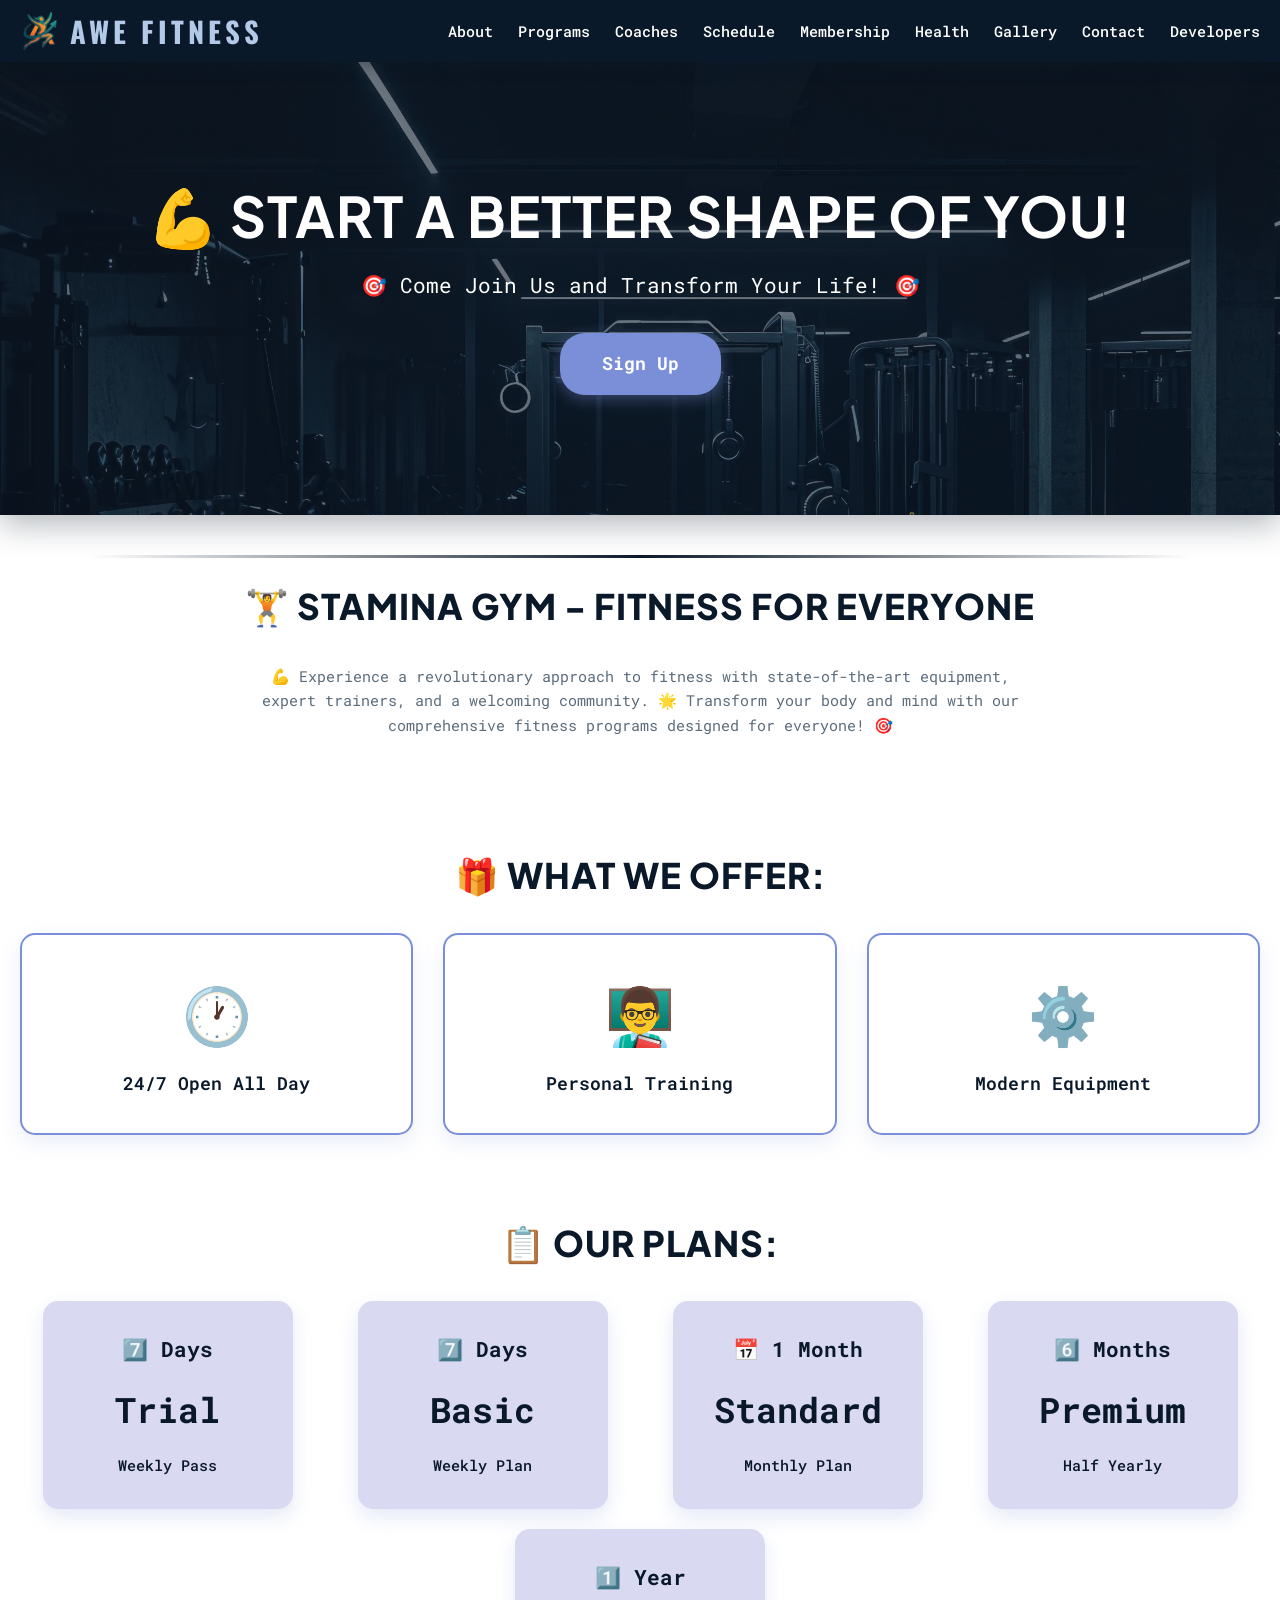
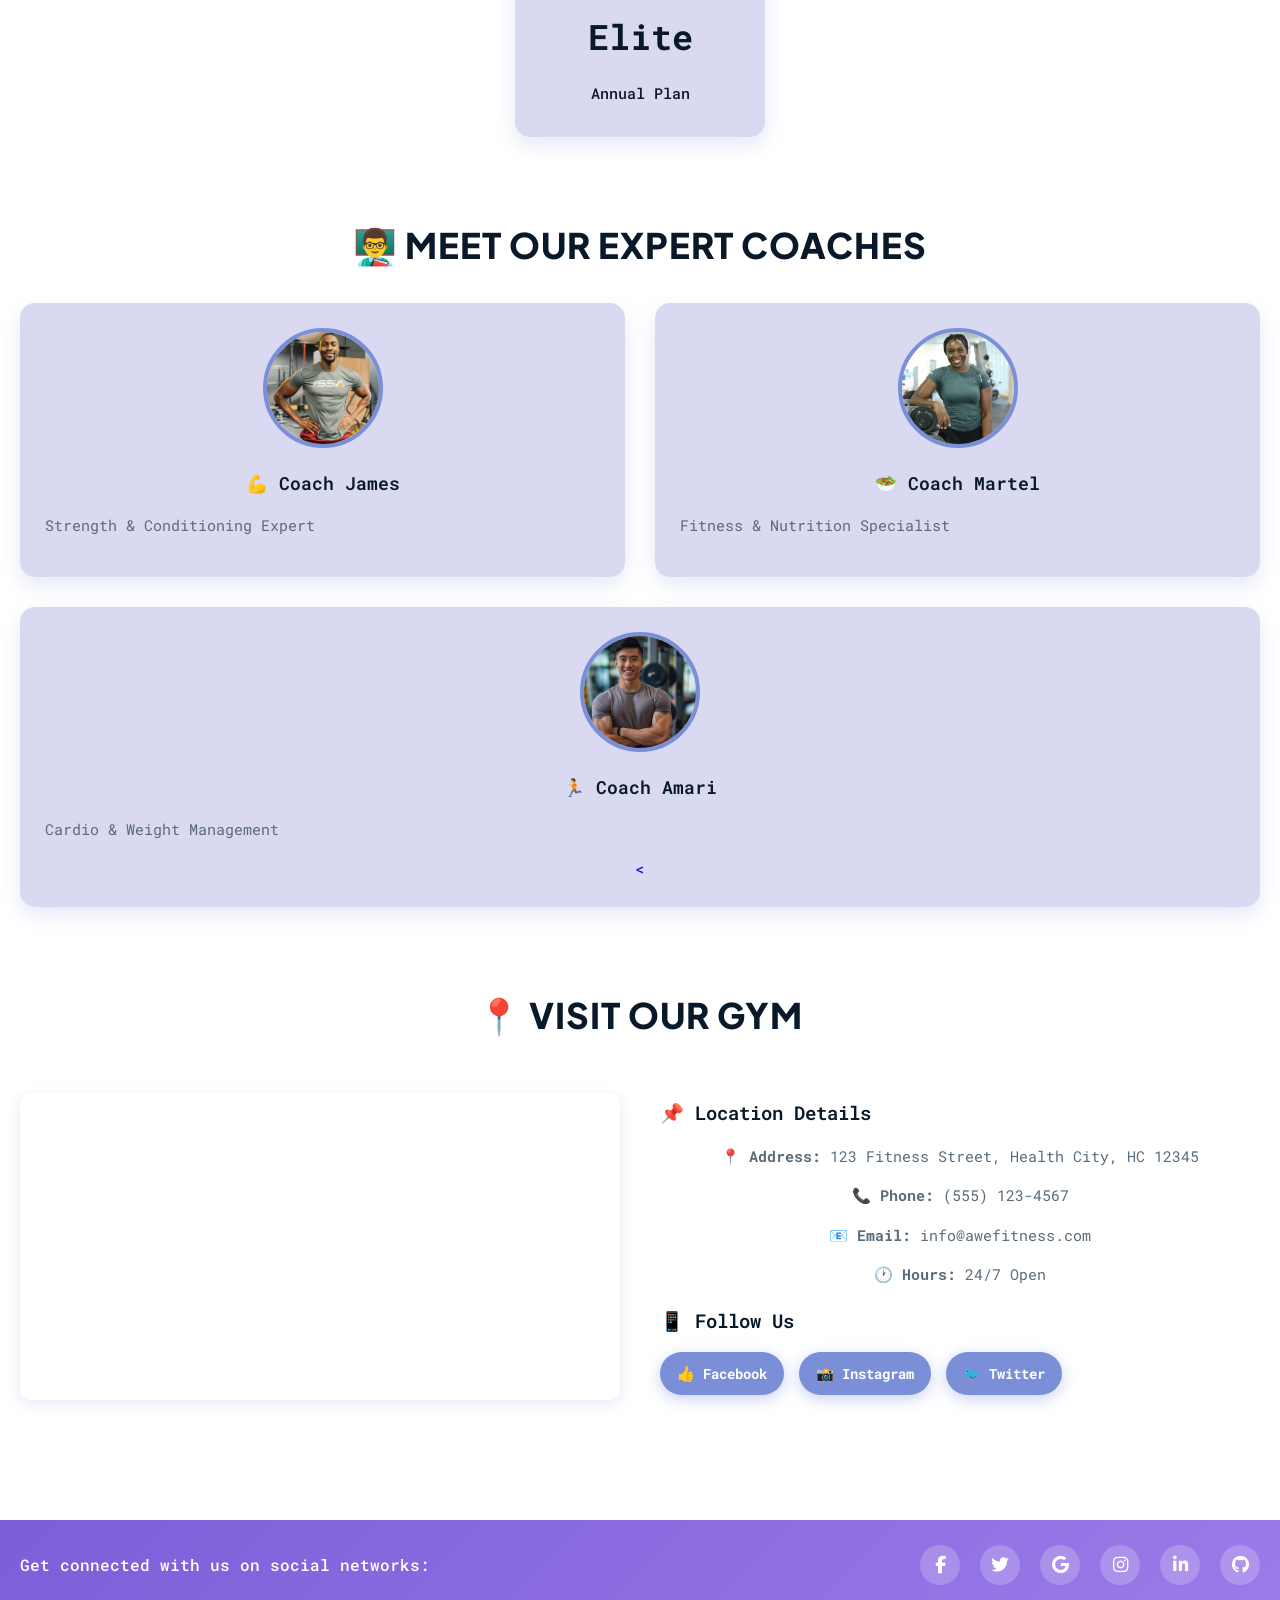
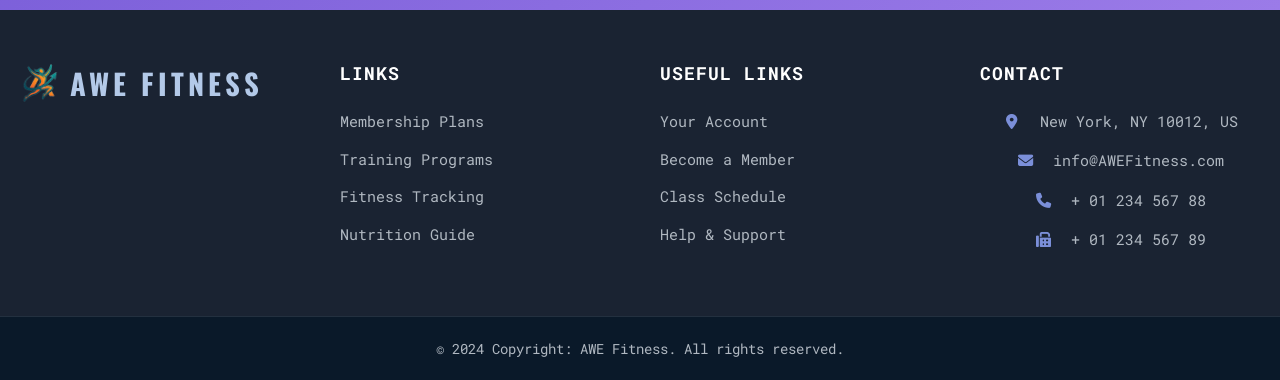
==== commit 6ed65a9c: "nanghihina nako Co-authored-by: Copilot <copilot@github.com>" ====
--- a/index.html
+++ b/index.html
@@ -163,8 +163,7 @@
         <!-- Footer Content -->
         <div class="footer-content">
             <div class="footer-column">
-                <h4>AWE Fitness</h4>
-                <p>Here you can use rows and columns to organize your footer content. Lorem ipsum dolor sit amet, consectetur adipisicing elit.</p>
+                <div class="logo"><img src="src/logo.png" alt="AWE Fitness Logo" class="logo-img">AWE Fitness</div>
             </div>
             <div class="footer-column">
                 <h4>LINKS</h4>
--- a/css/styles.css
+++ b/css/styles.css
@@ -1,5 +1,6 @@
 
 @import url('https://fonts.googleapis.com/css2?family=Plus+Jakarta+Sans:ital,wght@0,200..800;1,200..800&family=Roboto+Mono:ital,wght@0,100..700;1,100..700&display=swap');
+@import url('https://fonts.googleapis.com/css2?family=Oswald:wght@700&display=swap');
 
 * {
     margin: 0;
@@ -36,11 +37,11 @@
 }
 
 .logo {
-    font-family: "Plus Jakarta Sans", sans-serif;
+    font-family: "Oswald", sans-serif;
     font-size: 1.8rem;
     font-weight: bold;
     color: #B3C9E8;
-    letter-spacing: 2px;
+    letter-spacing: 4px;
     text-transform: uppercase;
     display: flex;
     align-items: center;
@@ -223,7 +224,9 @@
     text-align: center;
     border: 2px solid transparent;
 }
-
+.card p {
+    text-align: justify;
+}
 .card:hover {
     transform: translateY(-8px);
     box-shadow: 0 12px 35px rgba(123, 143, 217, 0.25);
@@ -251,7 +254,7 @@
 
 /* Trainer & Member Cards */
 .trainer-card, .member-card {
-    flex: 1 1 200px;
+    flex: 1 1 400px;
     background: #D9D9F2;
     border-radius: 15px;
     padding: 25px;
@@ -260,7 +263,9 @@
     transition: all 0.3s ease;
     box-shadow: 0 8px 20px rgba(123, 143, 217, 0.2);
 }
-
+.trainer-card p {
+    text-align: justify;
+}
 .trainer-card:hover, .member-card:hover {
     transform: translateY(-5px);
     box-shadow: 0 12px 30px rgba(123, 143, 217, 0.3);
@@ -299,8 +304,15 @@
 .about-hero {
     background-image: linear-gradient(rgba(10, 25, 41, 0.6), rgba(10, 25, 41, 0.6)), url(../src/background.jpg);
 }
-
-
+.gallery-hero {
+    background-image: linear-gradient(rgba(10, 25, 41, 0.6), rgba(10, 25, 41, 0.6)), url(../src/gallery/background.jpg);
+}
+.program-hero {
+    background-image: linear-gradient(rgba(10, 25, 41, 0.6), rgba(10, 25, 41, 0.6)), url(../src/workoutbg.jpg);
+}
+.trainer-hero {
+    background-image: linear-gradient(rgba(10, 25, 41, 0.6), rgba(10, 25, 41, 0.6)), url(../src/trainer/background.avif);
+}
 .hero h1 {
     font-size: 3.5rem;
     margin-bottom: 20px;
@@ -1809,4 +1821,21 @@
     .content-with-image img {
         flex: 0 0 100%;
     }
+}
+
+.program-meta {
+    display: flex;
+    gap: 16px;
+    margin-bottom: 20px;
+    flex-wrap: wrap;
+}
+
+.meta-item {
+    display: flex;
+    align-items: center;
+    gap: 6px;
+    font-family: var(--font-heading);
+    font-size: 0.8rem;
+    letter-spacing: 0.1em;
+    color: var(--gray-light);
 }
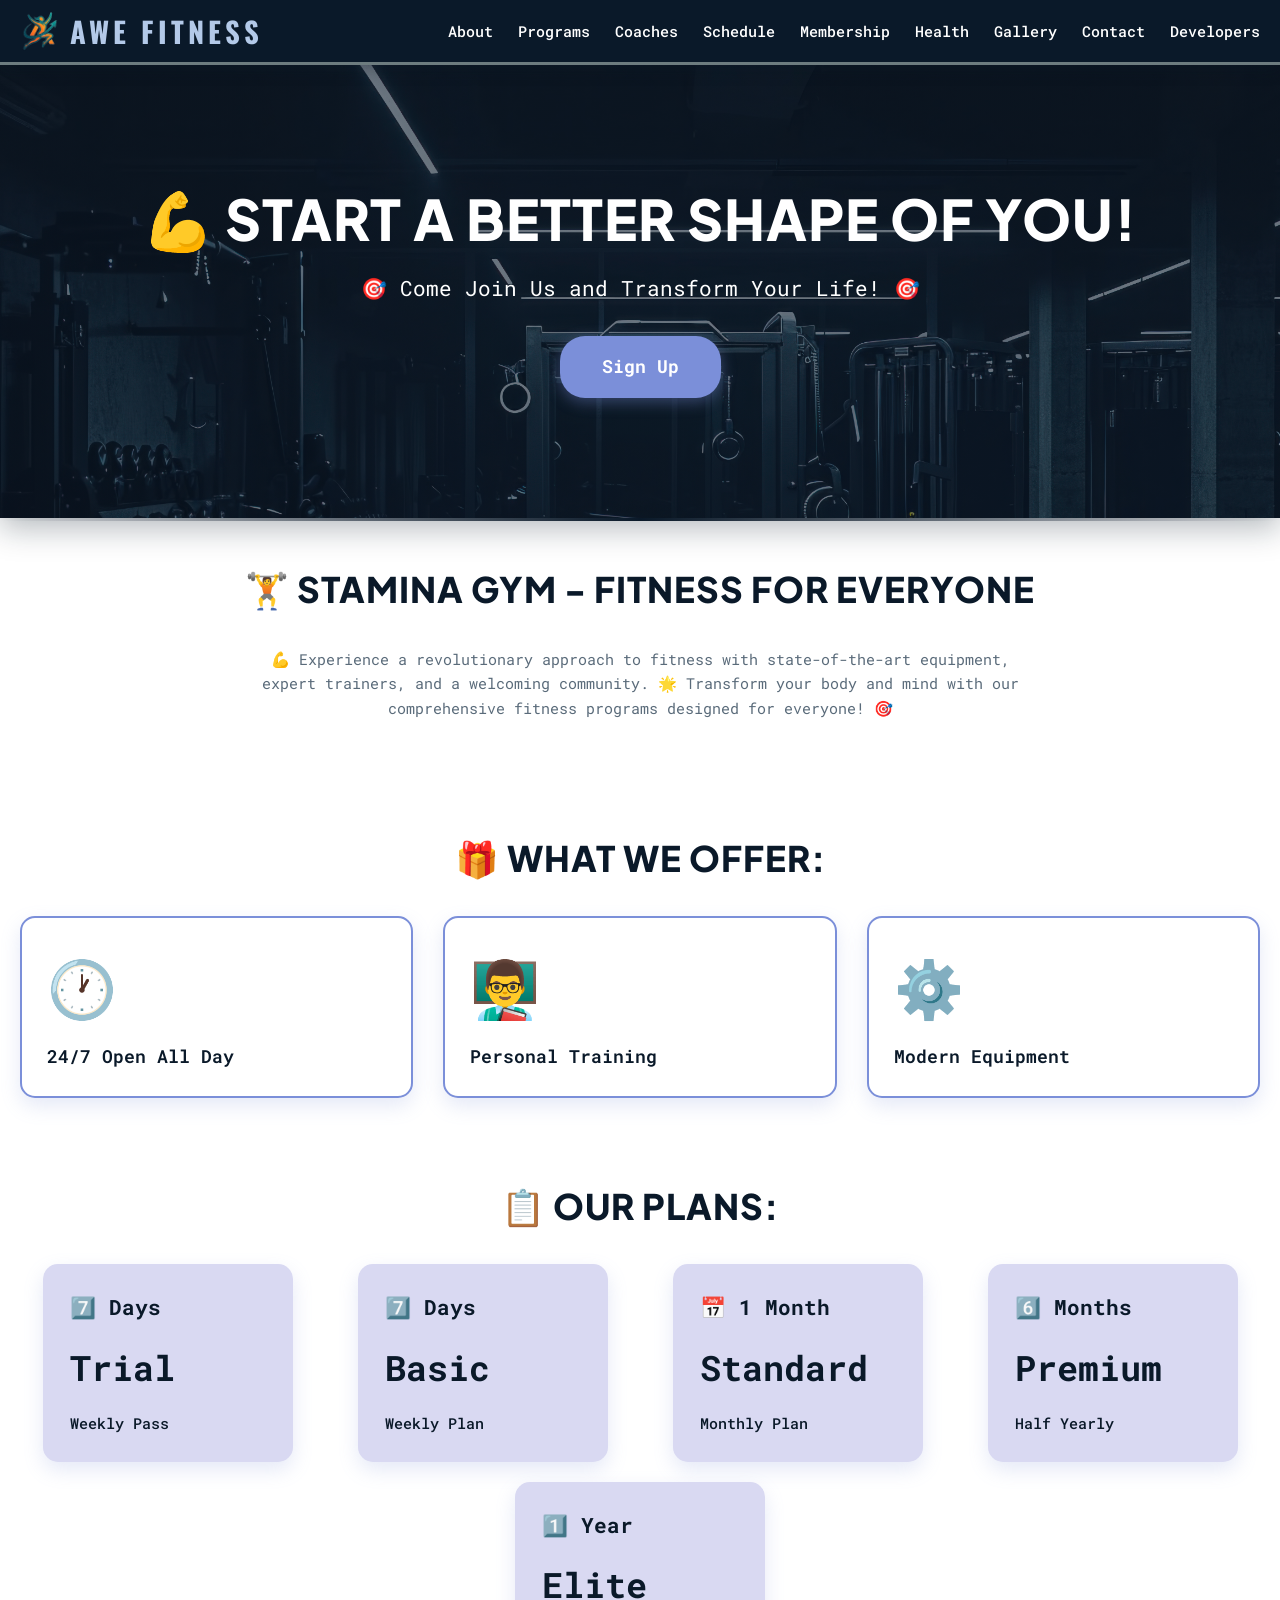
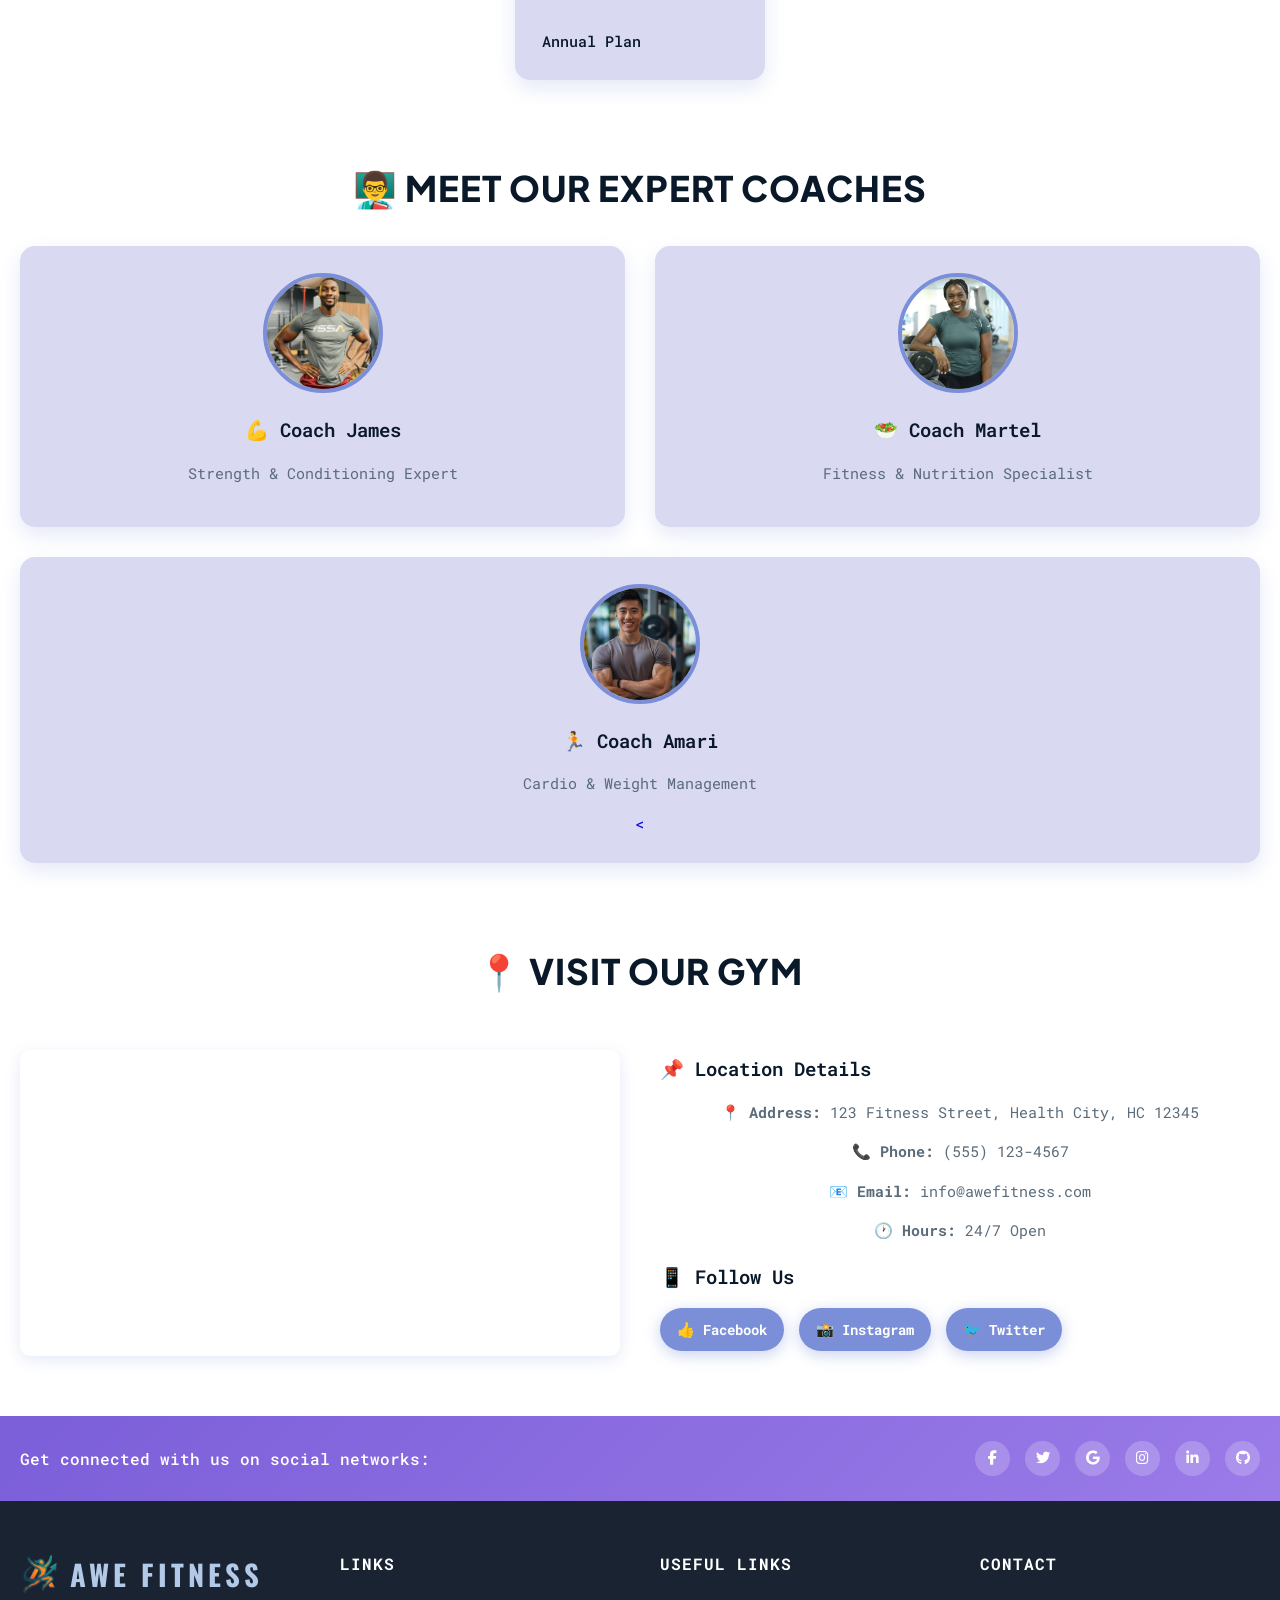
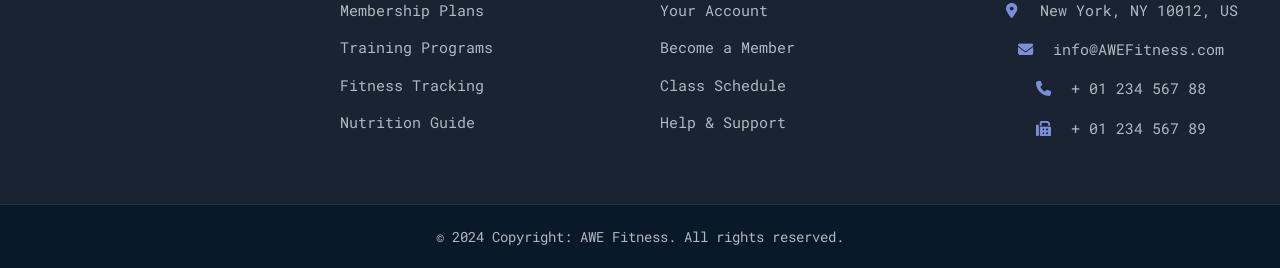
==== commit 262635cf: "grabe patayin mo nako Co-authored-by: TaikiCantCode <wilbertcruz750@gmail.com>  Co-authored-by: Copi" ====
--- a/index.html
+++ b/index.html
@@ -32,12 +32,12 @@
 
     <main>
         <!-- Hero Section -->
-        <section class="hero">
+        <section class="hero home-hero">
             <h1>💪 Start a Better Shape of You!</h1>
             <p>🎯 Come Join Us and Transform Your Life! 🎯</p>
             <a href="membership.html" class="btn">Sign Up</a>
         </section>
-        <hr style="margin-bottom: -20px;">
+        <hr>
 
         <!-- About Section -->
         <section>
--- a/css/styles.css
+++ b/css/styles.css
@@ -1,6 +1,5 @@
 
-@import url('https://fonts.googleapis.com/css2?family=Plus+Jakarta+Sans:ital,wght@0,200..800;1,200..800&family=Roboto+Mono:ital,wght@0,100..700;1,100..700&display=swap');
-@import url('https://fonts.googleapis.com/css2?family=Oswald:wght@700&display=swap');
+@import url('https://fonts.googleapis.com/css2?family=Plus+Jakarta+Sans:wght@800&family=Roboto+Mono:wght@400;600;700&family=Oswald:wght@700&display=swap');
 
 * {
     margin: 0;
@@ -12,19 +11,24 @@
     font-family: "Roboto Mono", monospace;
     line-height: 1.6;
     color: #0A1929;
-    background: #FFFFFF;
+    background: #FFF;
     min-height: 100vh;
+}
+
+a {
+    text-decoration: none;
 }
 
 /* Header & Navigation */
 header {
     background: #0A1929;
-    color: #FFFFFF;
+    color: #FFF;
     padding: 8px 0;
     position: sticky;
     top: 0;
     z-index: 100;
     box-shadow: 0 4px 15px rgba(10, 25, 41, 0.3);
+    border-bottom: #6d7c7f 3px solid;
 }
 
 nav {
@@ -39,7 +43,7 @@
 .logo {
     font-family: "Oswald", sans-serif;
     font-size: 1.8rem;
-    font-weight: bold;
+    font-weight: 700;
     color: #B3C9E8;
     letter-spacing: 4px;
     text-transform: uppercase;
@@ -59,36 +63,16 @@
     list-style: none;
     gap: 25px;
     align-items: center;
-}
-
-.nav-links li {
     margin: 0;
 }
 
-a {
-    text-decoration: none;
-}
-
-/* Navbar link animations */
-@keyframes underlineExpand {
-    from {
-        width: 0;
-        left: 0;
-    }
-    to {
-        width: 100%;
-        left: 0;
-    }
-}
-
 .nav-links a {
-    color: #FFFFFF;
-    text-decoration: none;
-    transition: all 0.3s ease;
+    color: #FFF;
     font-size: 0.95rem;
     font-weight: 500;
     position: relative;
     padding-bottom: 8px;
+    transition: color 0.3s ease;
 }
 
 .nav-links a::after {
@@ -104,7 +88,6 @@
 
 .nav-links a:hover {
     color: #B3C9E8;
-    transform: translateY(-2px);
 }
 
 .nav-links a:hover::after {
@@ -113,15 +96,14 @@
 
 .btn-signup {
     background: #7B8FD9;
-    color: #FFFFFF;
+    color: #FFF;
     padding: 10px 22px;
     border-radius: 25px;
-    font-weight: bold;
-    transition: all 0.3s ease;
+    font-weight: 700;
     cursor: pointer;
-    text-decoration: none;
     border: 2px solid transparent;
     box-shadow: 0 4px 10px rgba(123, 143, 217, 0.3);
+    transition: all 0.3s ease;
 }
 
 .btn-signup:hover {
@@ -141,16 +123,15 @@
 
 section:has(.workout-fuel-header) {
     background: #0A1929;
-    color: #FFFFFF;
+    color: #FFF;
 }
 
 hr {
-    max-width: 1100px;
-    margin: 40px auto;
     height: 3px;
     background: linear-gradient(90deg, rgba(139, 92, 246, 0) 0%, #0A1929 50%, rgba(139, 92, 246, 0) 100%);
     border: none;
 }
+
 h1, h2 {
     font-family: "Plus Jakarta Sans", sans-serif;
     color: #0A1929;
@@ -177,17 +158,19 @@
 }
 
 /* Buttons */
+.btn, .btn-signup {
+    border-radius: 25px;
+    font-weight: 700;
+    border: 2px solid transparent;
+    transition: all 0.3s ease;
+    cursor: pointer;
+}
+
 .btn {
     display: inline-block;
     background: #7B8FD9;
-    color: #FFFFFF;
+    color: #FFF;
     padding: 12px 30px;
-    text-decoration: none;
-    border-radius: 25px;
-    font-weight: bold;
-    transition: all 0.3s ease;
-    border: 2px solid transparent;
-    cursor: pointer;
     box-shadow: 0 4px 15px rgba(123, 143, 217, 0.4);
 }
 
@@ -197,14 +180,14 @@
 }
 
 .btn-outline {
-    background-color: transparent;
+    background: transparent;
     color: #7B8FD9;
     border: 2px solid #7B8FD9;
 }
 
 .btn-outline:hover {
     background: #7B8FD9;
-    color: #FFFFFF;
+    color: #FFF;
 }
 
 /* Grid & Cards */
@@ -215,21 +198,26 @@
     margin-top: 30px;
 }
 
+.card, .trainer-card, .member-card, .plan, .offer-box {
+    border-radius: 15px;
+    padding: 25px;
+    transition: all 0.3s ease;
+    box-shadow: 0 8px 20px rgba(123, 143, 217, 0.2);
+    border: 2px solid transparent;
+}
+
+.card, .trainer-card, .member-card, .plan {
+    background: #D9D9F2;
+}
+
 .card {
-    background: #FFFFFF;
-    border-radius: 15px;
-    box-shadow: 0 8px 25px rgba(123, 143, 217, 0.15);
     padding: 30px 25px;
-    transition: all 0.3s ease;
     text-align: center;
-    border: 2px solid transparent;
-}
-.card p {
-    text-align: justify;
-}
-.card:hover {
-    transform: translateY(-8px);
-    box-shadow: 0 12px 35px rgba(123, 143, 217, 0.25);
+}
+
+.card:hover, .trainer-card:hover, .member-card:hover, .plan:hover, .offer-box:hover {
+    transform: translateY(-5px);
+    box-shadow: 0 12px 35px rgba(123, 143, 217, 0.3);
     border-color: #7B8FD9;
 }
 
@@ -255,20 +243,8 @@
 /* Trainer & Member Cards */
 .trainer-card, .member-card {
     flex: 1 1 400px;
-    background: #D9D9F2;
-    border-radius: 15px;
-    padding: 25px;
     text-align: center;
     min-width: 200px;
-    transition: all 0.3s ease;
-    box-shadow: 0 8px 20px rgba(123, 143, 217, 0.2);
-}
-.trainer-card p {
-    text-align: justify;
-}
-.trainer-card:hover, .member-card:hover {
-    transform: translateY(-5px);
-    box-shadow: 0 12px 30px rgba(123, 143, 217, 0.3);
 }
 
 .trainer-card img, .member-card img {
@@ -280,19 +256,40 @@
     border: 4px solid #7B8FD9;
 }
 
-.trainer-card h3, .member-card h3 {
-    font-size: 1.1rem;
-    color: #0A1929;
-    font-weight: 600;
+.trainer-socials {
+    display: flex;
+    justify-content: center;
+    gap: 12px;
+    margin-top: 15px;
+    padding-top: 15px;
+    border-top: 1px solid rgba(123, 143, 217, 0.2);
+}
+
+.trainer-socials a {
+    width: 35px;
+    height: 35px;
+    background: linear-gradient(135deg, #7B8FD9, #B3C9E8);
+    border-radius: 50%;
+    display: flex;
+    align-items: center;
+    justify-content: center;
+    color: #FFF;
+    transition: all 0.3s ease;
+    font-size: 0.9rem;
+}
+
+.trainer-socials a:hover {
+    transform: translateY(-3px);
+    box-shadow: 0 6px 15px rgba(123, 143, 217, 0.4);
+    background: linear-gradient(135deg, #B3C9E8, #7B8FD9);
 }
 
 /* Hero Section */
 .hero { 
-    background-image: linear-gradient(rgba(10, 25, 41, 0.6), rgba(10, 25, 41, 0.6)), url(../src/background.jpg);
     background-size: cover;
     background-position: center;
     background-attachment: fixed;
-    color: #FFFFFF; 
+    color: #FFF;
     padding: 120px 20px;
     display: flex;
     align-items: center;
@@ -301,30 +298,25 @@
     box-shadow: 0 10px 30px rgba(10, 25, 41, 0.3);
 }
 
-.about-hero {
-    background-image: linear-gradient(rgba(10, 25, 41, 0.6), rgba(10, 25, 41, 0.6)), url(../src/background.jpg);
-}
-.gallery-hero {
-    background-image: linear-gradient(rgba(10, 25, 41, 0.6), rgba(10, 25, 41, 0.6)), url(../src/gallery/background.jpg);
-}
-.program-hero {
-    background-image: linear-gradient(rgba(10, 25, 41, 0.6), rgba(10, 25, 41, 0.6)), url(../src/workoutbg.jpg);
-}
-.trainer-hero {
-    background-image: linear-gradient(rgba(10, 25, 41, 0.6), rgba(10, 25, 41, 0.6)), url(../src/trainer/background.avif);
-}
+.home-hero { background-image: linear-gradient(rgba(10, 25, 41, 0.6), rgba(10, 25, 41, 0.6)), url(../src/background.jpg); }
+.developer-hero { background-image: linear-gradient(rgba(10, 25, 41, 0.6), rgba(10, 25, 41, 0.6)), url(../src/Developers/background.avif); }
+.about-hero { background-image: linear-gradient(rgba(10, 25, 41, 0.6), rgba(10, 25, 41, 0.6)), url(../src/background.jpg); }
+.gallery-hero { background-image: linear-gradient(rgba(10, 25, 41, 0.6), rgba(10, 25, 41, 0.6)), url(../src/gallery/background.jpg); }
+.program-hero { background-image: linear-gradient(rgba(10, 25, 41, 0.6), rgba(10, 25, 41, 0.6)), url(../src/workoutbg.jpg); }
+.trainer-hero { background-image: linear-gradient(rgba(10, 25, 41, 0.6), rgba(10, 25, 41, 0.6)), url(../src/trainer/background.avif); }
+.health-hero { background-image: linear-gradient(rgba(10, 25, 41, 0.6), rgba(10, 25, 41, 0.6)), url(../src/health/background.jpg); }
+
 .hero h1 {
     font-size: 3.5rem;
     margin-bottom: 20px;
-    font-weight: 700;
     line-height: 1.2;
-    color: #FFFFFF;
+    color: #FFF;
 }
 
 .hero p {
     font-size: 1.3rem;
     margin-bottom: 30px;
-    color: #FFFFFF;
+    color: #FFF;
 }
 
 .hero .btn {
@@ -334,28 +326,18 @@
 
 /* Offer boxes */
 .offer-box {
-    background: #FFFFFF;
+    background: #FFF;
     border: 2px solid #7B8FD9;
-    border-radius: 15px;
-    padding: 35px 25px;
-    text-align: center;
     min-height: 180px;
     display: flex;
     flex-direction: column;
     justify-content: center;
-    transition: all 0.3s ease;
-    box-shadow: 0 8px 20px rgba(123, 143, 217, 0.15);
-}
-
-.offer-box:hover {
-    transform: translateY(-5px);
-    box-shadow: 0 12px 30px rgba(123, 143, 217, 0.25);
 }
 
 .offer-box .number {
     font-size: 3.5rem;
     color: #B3C9E8;
-    font-weight: bold;
+    font-weight: 700;
 }
 
 .offer-box .label {
@@ -374,20 +356,7 @@
 }
 
 .plan {
-    background: #D9D9F2;
-    border-radius: 15px;
-    padding: 30px 25px;
-    text-align: center;
-    transition: all 0.3s ease;
-    box-shadow: 0 8px 20px rgba(123, 143, 217, 0.2);
-    border: 2px solid transparent;
     min-width: 250px;
-}
-
-.plan:hover {
-    transform: translateY(-8px);
-    box-shadow: 0 12px 35px rgba(123, 143, 217, 0.3);
-    border-color: #7B8FD9;
 }
 
 .plan h3 {
@@ -399,7 +368,7 @@
 
 .plan .price {
     font-size: 2.2rem;
-    font-weight: bold;
+    font-weight: 700;
     margin-bottom: 15px;
 }
 
@@ -423,12 +392,100 @@
     position: relative;
 }
 
-.plan li:before {
+.plan li::before {
     content: "✓";
     position: absolute;
     left: 0;
     color: #B3C9E8;
-    font-weight: bold;
+    font-weight: 700;
+}
+
+/* Free Plan Section */
+.free-plan-container {
+    display: flex;
+    justify-content: center;
+    padding: 20px;
+}
+
+.free-plan {
+    background: linear-gradient(135deg, #B3C9E8 0%, #D9D9F2 100%);
+    border-radius: 15px;
+    padding: 40px;
+    text-align: center;
+    max-width: 450px;
+    border: 3px solid #7B8FD9;
+    box-shadow: 0 12px 40px rgba(123, 143, 217, 0.3);
+    transition: all 0.3s ease;
+}
+
+.free-plan:hover {
+    transform: translateY(-5px);
+    box-shadow: 0 16px 50px rgba(123, 143, 217, 0.4);
+}
+
+.free-plan h3 {
+    color: #0A1929;
+    margin-bottom: 15px;
+    font-size: 1.5rem;
+    font-weight: 700;
+}
+
+.free-plan .price {
+    font-size: 3rem;
+    font-weight: 700;
+    margin-bottom: 5px;
+    color: #7B8FD9;
+}
+
+.free-plan .duration {
+    font-size: 0.95rem;
+    color: #0A1929;
+    margin-bottom: 25px;
+    font-weight: 600;
+}
+
+.free-plan ul {
+    list-style: none;
+    margin: 25px 0;
+    text-align: left;
+}
+
+.free-plan li {
+    margin-bottom: 12px;
+    font-size: 0.95rem;
+    color: #0A1929;
+    padding-left: 25px;
+    position: relative;
+    font-weight: 500;
+}
+
+.free-plan li::before {
+    content: "✓";
+    position: absolute;
+    left: 0;
+    color: #7B8FD9;
+    font-weight: 700;
+}
+
+.free-plan .disclaimer {
+    font-size: 0.85rem;
+    color: #0A1929;
+    margin-top: 20px;
+    margin-bottom: 25px;
+    font-style: italic;
+    opacity: 0.9;
+}
+
+.free-plan .btn {
+    background: #7B8FD9;
+    width: 100%;
+    padding: 14px 20px;
+    font-size: 1rem;
+}
+
+.free-plan .btn:hover {
+    background: #0A1929;
+    color: #FFF;
 }
 
 /* Tables */
@@ -449,16 +506,16 @@
 
 table th {
     background: #0A1929;
-    color: #FFFFFF;
+    color: #FFF;
     font-weight: 600;
 }
 
 table tr:nth-child(even) {
-    background-color: #F5F5F5;
+    background: #F5F5F5;
 }
 
 table tr:hover {
-    background-color: #E8E8E8;
+    background: #E8E8E8;
 }
 
 /* Trainer Schedule Table */
@@ -468,7 +525,7 @@
 
 .trainer-schedule th {
     background: #0A1929;
-    color: #FFFFFF;
+    color: #FFF;
     text-transform: uppercase;
     font-weight: 700;
     font-size: 0.85rem;
@@ -477,7 +534,7 @@
 
 .trainer-schedule tbody tr {
     background: #1a1a2e;
-    color: #FFFFFF;
+    color: #FFF;
 }
 
 .trainer-schedule tbody tr:nth-child(even) {
@@ -491,7 +548,7 @@
 .trainer-schedule td {
     border-color: #3a4558;
     padding: 16px 12px;
-    color: #FFFFFF;
+    color: #FFF;
 }
 
 .trainer-schedule .trainer-name {
@@ -507,17 +564,16 @@
     padding: 6px 12px;
     border-radius: 4px;
     display: inline-block;
-    text-align: center;
 }
 
 .trainer-schedule .specialty.strength {
     background: #FF6B35;
-    color: #FFFFFF;
+    color: #FFF;
 }
 
 .trainer-schedule .specialty.hiit {
     background: #F7931E;
-    color: #FFFFFF;
+    color: #FFF;
 }
 
 .trainer-schedule .specialty.flex {
@@ -552,7 +608,7 @@
 
 .workout-fuel-header h2 {
     font-size: 2.8rem;
-    color: #FFFFFF;
+    color: #FFF;
     margin-bottom: 15px;
     text-transform: uppercase;
     letter-spacing: 2px;
@@ -608,7 +664,7 @@
 }
 
 .audio-info h4 {
-    color: #FFFFFF;
+    color: #FFF;
     font-weight: 700;
     font-size: 1rem;
     margin: 0 0 5px 0;
@@ -641,11 +697,12 @@
     display: flex;
     align-items: center;
     justify-content: center;
-    color: #FFFFFF;
-    font-weight: bold;
+    color: #FFF;
+    font-weight: 700;
     cursor: pointer;
     transition: all 0.3s ease;
     flex-shrink: 0;
+    border: none;
 }
 
 .play-button:hover {
@@ -660,15 +717,12 @@
     grid-auto-rows: 250px;
     gap: 20px;
     margin: 20px;
-    position: relative;
-}
-
-/* Hide checkboxes */
+}
+
 .gallery-checkbox {
     display: none;
 }
 
-/* Gallery items (clickable images) */
 .gallery-item {
     cursor: pointer;
     display: block;
@@ -682,7 +736,7 @@
     width: 100%;
     height: 100%;
     object-fit: cover;
-    transition: all 0.3s ease;
+    transition: transform 0.3s ease;
 }
 
 .gallery-item:hover img {
@@ -693,7 +747,6 @@
     box-shadow: 0 12px 30px rgba(123, 143, 217, 0.3);
 }
 
-/* Variable sizes using nth-child */
 .gallery-item:nth-child(1) {
     grid-column: span 2;
     grid-row: span 2;
@@ -736,7 +789,6 @@
     transition: opacity 0.3s ease;
 }
 
-/* Show modals when checkboxes are checked - Using ID selectors */
 #img-1:checked ~ #modal-1,
 #img-2:checked ~ #modal-2,
 #img-3:checked ~ #modal-3,
@@ -771,17 +823,18 @@
     box-shadow: 0 20px 60px rgba(0, 0, 0, 0.5);
 }
 
-/* Close button */
 .close-btn {
     position: absolute;
     top: 30px;
     right: 40px;
     font-size: 3.5rem;
-    color: #FFFFFF;
+    color: #FFF;
     cursor: pointer;
     font-weight: 300;
     transition: all 0.3s ease;
     user-select: none;
+    border: none;
+    background: none;
 }
 
 .close-btn:hover {
@@ -789,7 +842,6 @@
     transform: scale(1.2);
 }
 
-/* Responsive adjustments for mobile */
 @media (max-width: 768px) {
     .close-btn {
         top: 20px;
@@ -820,7 +872,7 @@
 form label {
     display: block;
     margin-bottom: 8px;
-    font-weight: bold;
+    font-weight: 700;
     color: #0A1929;
     font-size: 0.95rem;
 }
@@ -832,8 +884,8 @@
     border-radius: 8px;
     font-family: inherit;
     font-size: 1rem;
-    transition: all 0.3s ease;
-    background-color: #FFFFFF;
+    transition: border-color 0.3s ease;
+    background: #FFF;
 }
 
 form input:focus, form textarea:focus, form select:focus {
@@ -846,13 +898,13 @@
     width: 100%;
     padding: 14px;
     background: #7B8FD9;
-    color: #FFFFFF;
+    color: #FFF;
     border: none;
     border-radius: 8px;
-    font-weight: bold;
+    font-weight: 700;
     cursor: pointer;
+    font-size: 1rem;
     transition: all 0.3s ease;
-    font-size: 1rem;
     box-shadow: 0 4px 15px rgba(123, 143, 217, 0.4);
 }
 
@@ -861,14 +913,196 @@
     box-shadow: 0 6px 20px rgba(123, 143, 217, 0.6);
 }
 
+/* About Section */
+.about-container {
+    display: flex;
+    align-items: center;
+    gap: 20px;
+    max-width: 1200px;
+    margin: 0 auto;
+    padding: 40px 20px;
+}
+
+.about-image {
+    flex: 1;
+    min-width: 300px;
+}
+
+.about-image img {
+    width: 100%;
+    height: auto;
+    border-radius: 15px;
+    object-fit: cover;
+}
+
+.about-divider {
+    width: 3px;
+    height: 400px;
+    background: linear-gradient(180deg, rgba(123, 143, 217, 0) 0%, #7B8FD9 50%, rgba(123, 143, 217, 0) 100%);
+    border-radius: 2px;
+}
+
+.about-content {
+    flex: 1;
+    min-width: 300px;
+}
+
+.about-content h2 {
+    color: #0A1929;
+    font-size: 2.2rem;
+    margin-bottom: 20px;
+    text-transform: uppercase;
+    letter-spacing: 1px;
+    font-weight: 800;
+}
+
+.content-divider {
+    width: 100px;
+    height: 4px;
+    background: linear-gradient(90deg, #7B8FD9, #B3C9E8);
+    margin-bottom: 25px;
+    border-radius: 2px;
+}
+
+.about-content p {
+    color: #5A6B7A;
+    font-size: 1rem;
+    line-height: 1.8;
+    text-align: left;
+}
+
+@media (max-width: 768px) {
+    .about-container {
+        flex-direction: column;
+        gap: 30px;
+    }
+    
+    .about-divider {
+        width: 100%;
+        height: 3px;
+    }
+    
+    .about-image {
+        min-width: auto;
+    }
+    
+    .about-content {
+        min-width: auto;
+    }
+}
+
+/* FAQ Section */
+.faq-container {
+    max-width: 1000px;
+    margin: 40px auto;
+    display: flex;
+    flex-direction: column;
+    gap: 20px;
+}
+
+.faq-item {
+    background: #FFF;
+    border: 2px solid #E0E0E0;
+    border-radius: 12px;
+    overflow: hidden;
+    transition: all 0.3s ease;
+    box-shadow: 0 4px 12px rgba(123, 143, 217, 0.1);
+}
+
+.faq-item:hover {
+    border-color: #7B8FD9;
+    box-shadow: 0 6px 20px rgba(123, 143, 217, 0.15);
+}
+
+.faq-question {
+    display: flex;
+    justify-content: space-between;
+    align-items: center;
+    padding: 20px 25px;
+    cursor: pointer;
+    background: linear-gradient(135deg, rgba(123, 143, 217, 0.05) 0%, rgba(179, 201, 232, 0.05) 100%);
+    transition: all 0.3s ease;
+}
+
+.faq-question:hover {
+    background: linear-gradient(135deg, rgba(123, 143, 217, 0.1) 0%, rgba(179, 201, 232, 0.1) 100%);
+}
+
+.faq-question h3 {
+    margin: 0;
+    font-size: 1.1rem;
+    color: #0A1929;
+    font-weight: 600;
+}
+
+.faq-toggle {
+    display: flex;
+    align-items: center;
+    justify-content: center;
+    width: 30px;
+    height: 30px;
+    background: #7B8FD9;
+    color: #FFF;
+    border-radius: 50%;
+    font-size: 1.5rem;
+    font-weight: bold;
+    transition: transform 0.3s ease;
+    flex-shrink: 0;
+    margin-left: 15px;
+}
+
+.faq-item.active .faq-toggle {
+    transform: rotate(45deg);
+}
+
+.faq-answer {
+    max-height: 0;
+    overflow: hidden;
+    transition: max-height 0.3s ease;
+    background: #F9F9F9;
+}
+
+.faq-item.active .faq-answer {
+    max-height: 500px;
+}
+
+.faq-answer p {
+    padding: 0 25px 20px 25px;
+    color: #5A6B7A;
+    font-size: 0.95rem;
+    line-height: 1.7;
+    text-align: left;
+    margin: 0;
+}
+
+.faq-answer p:first-child {
+    padding-top: 20px;
+}
+
+@media (max-width: 768px) {
+    .faq-question h3 {
+        font-size: 0.95rem;
+    }
+    
+    .faq-item {
+        border-radius: 10px;
+    }
+    
+    .faq-question {
+        padding: 15px 18px;
+    }
+    
+    .faq-answer p {
+        padding: 0 18px 15px 18px;
+    }
+}
+
 /* Footer */
 footer {
     background: #1a2332;
-    color: #FFFFFF;
-    margin-top: 60px;
-}
-
-/* Social Media Banner */
+    color: #FFF;
+}
+
 .footer-social-banner {
     background: linear-gradient(135deg, #7B5FD9 0%, #9B7BE8 100%);
     padding: 25px 20px;
@@ -880,7 +1114,7 @@
 }
 
 .footer-social-banner p {
-    color: #FFFFFF;
+    color: #FFF;
     font-weight: 500;
     margin: 0;
     font-size: 1rem;
@@ -900,19 +1134,17 @@
     display: flex;
     align-items: center;
     justify-content: center;
-    color: #FFFFFF;
+    color: #FFF;
     transition: all 0.3s ease;
-    text-decoration: none;
     font-size: 1.1rem;
 }
 
 .social-icons a:hover {
-    background: #FFFFFF;
+    background: #FFF;
     color: #7B5FD9;
     transform: translateY(-3px);
 }
 
-/* Footer Content */
 .footer-content {
     display: grid;
     grid-template-columns: repeat(4, 1fr);
@@ -927,7 +1159,7 @@
 }
 
 .footer-column h4 {
-    color: #FFFFFF;
+    color: #FFF;
     font-weight: 700;
     font-size: 1.1rem;
     margin-bottom: 20px;
@@ -945,16 +1177,14 @@
 .footer-column ul {
     list-style: none;
     padding: 0;
-    margin: 0;
-}
-
-.footer-column ul li {
+}
+
+.footer-column li {
     margin-bottom: 12px;
 }
 
 .footer-column a {
     color: #B0B8C1;
-    text-decoration: none;
     transition: all 0.3s ease;
     font-size: 0.95rem;
 }
@@ -970,7 +1200,6 @@
     width: 18px;
 }
 
-/* Copyright Section */
 .footer-copyright {
     background: #0A1929;
     padding: 20px;
@@ -984,7 +1213,6 @@
     font-size: 0.9rem;
 }
 
-/* Responsive Footer */
 @media (max-width: 768px) {
     .footer-social-banner {
         flex-direction: column;
@@ -1005,13 +1233,12 @@
     .footer-column a:hover {
         padding-left: 0;
     }
-}
-
-@media (max-width: 480px) {
+
     .footer-content {
         grid-template-columns: 1fr;
         gap: 25px;
     }
+}
 
     .footer-column h4 {
         font-size: 1rem;
@@ -1026,7 +1253,7 @@
         height: 35px;
         font-size: 0.9rem;
     }
-}
+
 
 /* Video Container */
 .video-container {
@@ -1232,11 +1459,7 @@
         grid-auto-rows: 200px;
     }
     
-    .gallery img:nth-child(1) {
-        grid-column: span 1;
-        grid-row: span 1;
-    }
-    
+    .gallery img:nth-child(1),
     .gallery img:nth-child(8) {
         grid-column: span 1;
         grid-row: span 1;
@@ -1288,6 +1511,7 @@
     
     nav {
         position: relative;
+        gap: 15px;
     }
     
     /* Hero Section */
@@ -1295,6 +1519,15 @@
         font-size: 2rem;
     }
 
+    .hero p {
+        font-size: 1rem;
+    }
+    
+    .hero {
+        padding: 80px 20px;
+        min-height: 350px;
+    }
+    
     /* Audio Track Responsive */
     .audio-track {
         flex-direction: column;
@@ -1332,20 +1565,10 @@
         font-size: 0.7rem;
         padding: 4px 8px;
     }
-
-    
-    .hero p {
-        font-size: 1rem;
-    }
-    
-    .hero {
-        padding: 80px 20px;
-        min-height: 350px;
-    }
     
     /* Headings */
     h1, h2 {
-        font-size: 1.8rem;
+        font-size: 1.5rem;
     }
     
     h3 {
@@ -1357,20 +1580,14 @@
         grid-template-columns: 1fr;
     }
     
-    /* Membership Plans */
-    .membership-plans {
+    /* Membership Plans & Flex */
+    .membership-plans, .flex {
         flex-direction: column;
     }
     
     .plan {
         min-width: auto;
         width: 100%;
-    }
-    
-    /* Flex Layout */
-    .flex {
-        flex-direction: column;
-        gap: 20px;
     }
     
     .trainer-card, .member-card {
@@ -1386,364 +1603,6 @@
         margin: 15px;
     }
     
-    .gallery img:nth-child(1) {
-        grid-column: span 1;
-        grid-row: span 1;
-    }
-    
-    .gallery img:nth-child(4) {
-        grid-column: span 1;
-    }
-    
-    .gallery img:nth-child(5) {
-        grid-row: span 1;
-    }
-    
-    .gallery img:nth-child(8) {
-        grid-column: span 1;
-        grid-row: span 1;
-    }
-    
-    .gallery img:nth-child(10) {
-        grid-column: span 1;
-    }
-    
-    .gallery img:nth-child(11) {
-        grid-row: span 1;
-    }
-    
-    /* Form */
-    form {
-        padding: 25px;
-        max-width: 100%;
-    }
-    
-    /* Table */
-    table {
-        font-size: 0.85rem;
-    }
-    
-    table th, table td {
-        padding: 10px 8px;
-    }
-    
-    /* Section Padding */
-    section {
-        padding: 30px 15px;
-    }
-    
-    /* Offer Box */
-    .offer-box .number {
-        font-size: 2.5rem;
-    }
-    
-    .offer-box {
-        padding: 25px 15px;
-        min-height: 140px;
-    }
-}
-
-/* Responsive Design - Small Mobile (480px and below) */
-@media (max-width: 480px) {
-    /* Navigation */
-    header {
-        padding: 5px 0;
-    }
-    
-    nav {
-        padding: 0 10px;
-    }
-    
-    .logo {
-        font-size: 1.2rem;
-        letter-spacing: 0;
-    }
-    
-    .logo-img {
-        height: 30px;
-    }
-    
-    .nav-links {
-        top: 55px;
-    }
-    
-    /* Hero Section */
-    .hero h1 {
-        font-size: 1.5rem;
-        margin-bottom: 15px;
-    }
-    
-    .hero p {
-        font-size: 0.9rem;
-        margin-bottom: 20px;
-    }
-    
-    .hero {
-        padding: 60px 15px;
-        min-height: 280px;
-    }
-    
-    .hero .btn {
-        padding: 12px 25px;
-        font-size: 0.95rem;
-    }
-    
-    /* Headings */
-    h1, h2 {
-        font-size: 1.4rem;
-        margin-bottom: 20px;
-    }
-    
-    h3 {
-        font-size: 0.95rem;
-    }
-    
-    /* Text */
-    p {
-        font-size: 0.9rem;
-    }
-    
-    /* Section */
-    section {
-        padding: 20px 10px;
-    }
-    
-    /* Buttons */
-    .btn {
-        padding: 10px 20px;
-        font-size: 0.9rem;
-    }
-    
-    /* Offer Box */
-    .offer-box {
-        padding: 20px 10px;
-        min-height: 120px;
-    }
-    
-    .offer-box .number {
-        font-size: 2rem;
-    }
-    
-    .offer-box .label {
-        font-size: 0.95rem;
-    }
-    
-    /* Gallery */
-    .gallery {
-        grid-template-columns: 1fr;
-        grid-auto-rows: 150px;
-        margin: 10px;
-    }
-    
-    .gallery img {
-        grid-column: span 1 !important;
-        grid-row: span 1 !important;
-    }
-    
-    /* Card */
-    .card {
-        padding: 20px 15px;
-    }
-    
-    /* Form */
-    form {
-        padding: 20px;
-        margin: 15px auto;
-    }
-    
-    .form-group {
-        margin-bottom: 20px;
-    }
-    
-    form input, form textarea, form select {
-        padding: 10px 12px;
-        font-size: 0.95rem;
-    }
-    
-    /* Trainer Card */
-    .trainer-card, .member-card {
-        padding: 20px 15px;
-    }
-    
-    .trainer-card img, .member-card img {
-        width: 100px;
-        height: 100px;
-    }
-    
-    /* Video Container */
-    .video-container {
-        margin: 15px 0;
-    }
-    
-    /* Footer */
-    footer {
-        padding: 30px 15px;
-    }
-    
-    footer p {
-        font-size: 0.9rem;
-    }
-}
-
-.content-section ul li {
-    margin-bottom: 10px;
-    line-height: 1.6;
-}
-
-.content-with-image {
-    display: flex;
-    gap: 30px;
-    align-items: flex-start;
-    margin-top: 20px;
-}
-
-.content-with-image img {
-    flex: 0 0 350px;
-    height: 250px;
-    object-fit: cover;
-    border-radius: 12px;
-    box-shadow: 0 8px 20px rgba(123, 143, 217, 0.2);
-}
-
-.content-text {
-    flex: 1;
-}
-
-.diet-grid {
-    display: grid;
-    grid-template-columns: repeat(2, 1fr);
-    gap: 25px;
-    margin-top: 25px;
-}
-
-.diet-card {
-    background: #FFFFFF;
-    border-radius: 12px;
-    overflow: hidden;
-    box-shadow: 0 8px 20px rgba(123, 143, 217, 0.15);
-    transition: all 0.3s ease;
-}
-
-.diet-card:hover {
-    transform: translateY(-8px);
-    box-shadow: 0 12px 30px rgba(123, 143, 217, 0.3);
-}
-
-.diet-card img {
-    width: 100%;
-    height: 500px;
-    object-fit: cover;
-}
-
-.diet-card h3 {
-    padding: 15px 20px 0;
-    margin-bottom: 10px;
-    font-size: 1.1rem;
-}
-
-.diet-card p {
-    text-align: justify;
-    padding: 0 20px 20px;
-    font-size: 0.95rem;
-    margin: 0;
-}
-
-.wellness-grid {
-    display: grid;
-    grid-template-columns: repeat(2, 1fr);
-    gap: 25px;
-    margin-top: 25px;
-}
-
-.wellness-card {
-    background: #FFFFFF;
-    border-radius: 12px;
-    overflow: hidden;
-    box-shadow: 0 8px 20px rgba(123, 143, 217, 0.15);
-    transition: all 0.3s ease;
-}
-
-.wellness-card:hover {
-    transform: translateY(-8px);
-    box-shadow: 0 12px 30px rgba(123, 143, 217, 0.3);
-}
-
-.wellness-card img {
-    width: 100%;
-    height: 500px;
-    object-fit: cover;
-}
-
-.wellness-card h3 {
-    padding: 15px 20px 0;
-    margin-bottom: 10px;
-    font-size: 1.1rem;
-}
-
-.wellness-card p {
-    padding: 0 20px 20px;
-    font-size: 0.95rem;
-    margin: 0;
-}
-
-.content-divider {
-    border: none;
-    border-top: 2px solid #E5E5E5;
-    margin: 40px 0;
-}
-
-/* Responsive Health Page */
-@media (max-width: 1024px) {
-    .health-container {
-        gap: 30px;
-    }
-    
-    .health-sidebar {
-        flex: 0 0 250px;
-    }
-    
-    .diet-grid,
-    .wellness-grid {
-        grid-template-columns: 1fr;
-    }
-    
-    .content-with-image {
-        flex-direction: column;
-    }
-    
-    .content-with-image img {
-        flex: 0 0 auto;
-        width: 100%;
-    }
-}
-
-/* Responsive Design */
-
-@media (max-width: 768px) {
-    nav {
-        gap: 15px;
-    }
-    
-    .nav-links {
-        flex-direction: column;
-        gap: 10px;
-        width: 100%;
-        text-align: center;
-    }
-    
-    .nav-links li {
-        margin: 0;
-    }
-    
-    .grid {
-        grid-template-columns: 1fr;
-    }
-    
-    .gallery {
-        grid-template-columns: repeat(2, 1fr);
-        grid-auto-rows: 200px;
-    }
-
     .gallery img:nth-child(1),
     .gallery img:nth-child(4),
     .gallery img:nth-child(5),
@@ -1754,6 +1613,36 @@
         grid-row: span 1;
     }
     
+    /* Form */
+    form {
+        padding: 25px;
+        max-width: 100%;
+    }
+    
+    /* Table */
+    table {
+        font-size: 0.85rem;
+    }
+    
+    table th, table td {
+        padding: 10px 8px;
+    }
+    
+    /* Section Padding */
+    section {
+        padding: 30px 15px;
+    }
+    
+    /* Offer Box */
+    .offer-box .number {
+        font-size: 2.5rem;
+    }
+    
+    .offer-box {
+        padding: 25px 15px;
+        min-height: 140px;
+    }
+
     .health-container {
         flex-direction: column;
         gap: 30px;
@@ -1770,41 +1659,158 @@
         grid-template-columns: 1fr;
     }
     
-    .flex, .membership-plans {
+    .content-with-image {
         flex-direction: column;
     }
     
+    .content-with-image img {
+        flex: 0 0 auto;
+        width: 100%;
+    }
+}
+
+/* Responsive Design - Small Mobile (480px and below) */
+@media (max-width: 480px) {
+    /* Navigation */
+    header {
+        padding: 5px 0;
+    }
+    
+    nav {
+        padding: 0 10px;
+    }
+    
+    .logo {
+        font-size: 1.2rem;
+        letter-spacing: 0;
+    }
+    
+    .logo-img {
+        height: 30px;
+    }
+    
+    .nav-links {
+        top: 55px;
+    }
+    
+    /* Hero Section */
     .hero h1 {
+        font-size: 1.5rem;
+        margin-bottom: 15px;
+    }
+    
+    .hero p {
+        font-size: 0.9rem;
+        margin-bottom: 20px;
+    }
+    
+    .hero {
+        padding: 60px 15px;
+        min-height: 280px;
+    }
+    
+    .hero .btn {
+        padding: 12px 25px;
+        font-size: 0.95rem;
+    }
+    
+    /* Headings */
+    h1, h2 {
+        font-size: 1.4rem;
+        margin-bottom: 20px;
+    }
+    
+    h3 {
+        font-size: 0.95rem;
+    }
+    
+    /* Text */
+    p {
+        font-size: 0.9rem;
+    }
+    
+    /* Section */
+    section {
+        padding: 20px 10px;
+    }
+    
+    /* Buttons */
+    .btn {
+        padding: 10px 20px;
+        font-size: 0.9rem;
+    }
+    
+    /* Offer Box */
+    .offer-box {
+        padding: 20px 10px;
+        min-height: 120px;
+    }
+    
+    .offer-box .number {
         font-size: 2rem;
     }
     
-    h1, h2 {
-        font-size: 1.5rem;
-    }
-    
-    .plan {
-        width: 100%;
-        min-width: auto;
-    }
-}
-
-/* Tablet & Extra Small Devices */
-@media (max-width: 480px) {
+    .offer-box .label {
+        font-size: 0.95rem;
+    }
+    
+    /* Gallery */
     .gallery {
         grid-template-columns: 1fr;
-        grid-auto-rows: 180px;
-    }
-
-    .gallery img:nth-child(1),
-    .gallery img:nth-child(4),
-    .gallery img:nth-child(5),
-    .gallery img:nth-child(8),
-    .gallery img:nth-child(10),
-    .gallery img:nth-child(11) {
-        grid-column: span 1;
-        grid-row: span 1;
-    }
-    
+        grid-auto-rows: 150px;
+        margin: 10px;
+    }
+    
+    .gallery img {
+        grid-column: span 1 !important;
+        grid-row: span 1 !important;
+    }
+    
+    /* Card */
+    .card {
+        padding: 20px 15px;
+    }
+    
+    /* Form */
+    form {
+        padding: 20px;
+        margin: 15px auto;
+    }
+    
+    .form-group {
+        margin-bottom: 20px;
+    }
+    
+    form input, form textarea, form select {
+        padding: 10px 12px;
+        font-size: 0.95rem;
+    }
+    
+    /* Trainer Card */
+    .trainer-card, .member-card {
+        padding: 20px 15px;
+    }
+    
+    .trainer-card img, .member-card img {
+        width: 100px;
+        height: 100px;
+    }
+    
+    /* Video Container */
+    .video-container {
+        margin: 15px 0;
+    }
+    
+    /* Footer */
+    footer {
+        padding: 30px 15px;
+    }
+
+    footer p {
+        font-size: 0.9rem;
+    }
+
+    /* Health Page */
     .health-sidebar {
         padding: 20px 15px;
     }
@@ -1823,6 +1829,95 @@
     }
 }
 
+.content-section ul li {
+    margin-bottom: 10px;
+    line-height: 1.6;
+}
+
+.content-with-image {
+    display: flex;
+    gap: 30px;
+    align-items: flex-start;
+    margin-top: 20px;
+}
+
+.content-with-image img {
+    flex: 0 0 350px;
+    height: 250px;
+    object-fit: cover;
+    border-radius: 12px;
+    box-shadow: 0 8px 20px rgba(123, 143, 217, 0.2);
+}
+
+.content-text {
+    flex: 1;
+}
+
+.diet-grid {
+    display: grid;
+    grid-template-columns: repeat(2, 1fr);
+    gap: 25px;
+    margin-top: 25px;
+}
+
+.diet-card, .wellness-card {
+    background: #FFFFFF;
+    border-radius: 12px;
+    overflow: hidden;
+    box-shadow: 0 8px 20px rgba(123, 143, 217, 0.15);
+    transition: all 0.3s ease;
+}
+
+.diet-card:hover, .wellness-card:hover {
+    transform: translateY(-8px);
+    box-shadow: 0 12px 30px rgba(123, 143, 217, 0.3);
+}
+
+.diet-card img, .wellness-card img {
+    width: 100%;
+    height: 500px;
+    object-fit: cover;
+}
+
+.diet-card h3, .wellness-card h3 {
+    padding: 15px 20px 0;
+    margin-bottom: 10px;
+    font-size: 1.1rem;
+}
+
+.diet-card p, .wellness-card p {
+    padding: 0 20px 20px;
+    font-size: 0.95rem;
+    margin: 0;
+    text-align: justify;
+}
+
+.wellness-grid {
+    display: grid;
+    grid-template-columns: repeat(2, 1fr);
+    gap: 25px;
+    margin-top: 25px;
+}
+
+.content-divider {
+    border: none;
+    border-top: 2px solid #E5E5E5;
+    margin: 40px 0;
+}
+
+/* Responsive Health Page */
+@media (max-width: 1024px) {
+    .health-container {
+        gap: 30px;
+    }
+    
+    .health-sidebar {
+        flex: 0 0 250px;
+    }
+}
+
+
+
 .program-meta {
     display: flex;
     gap: 16px;
@@ -1834,8 +1929,7 @@
     display: flex;
     align-items: center;
     gap: 6px;
-    font-family: var(--font-heading);
     font-size: 0.8rem;
     letter-spacing: 0.1em;
-    color: var(--gray-light);
+    color: #5A6B7A;
 }
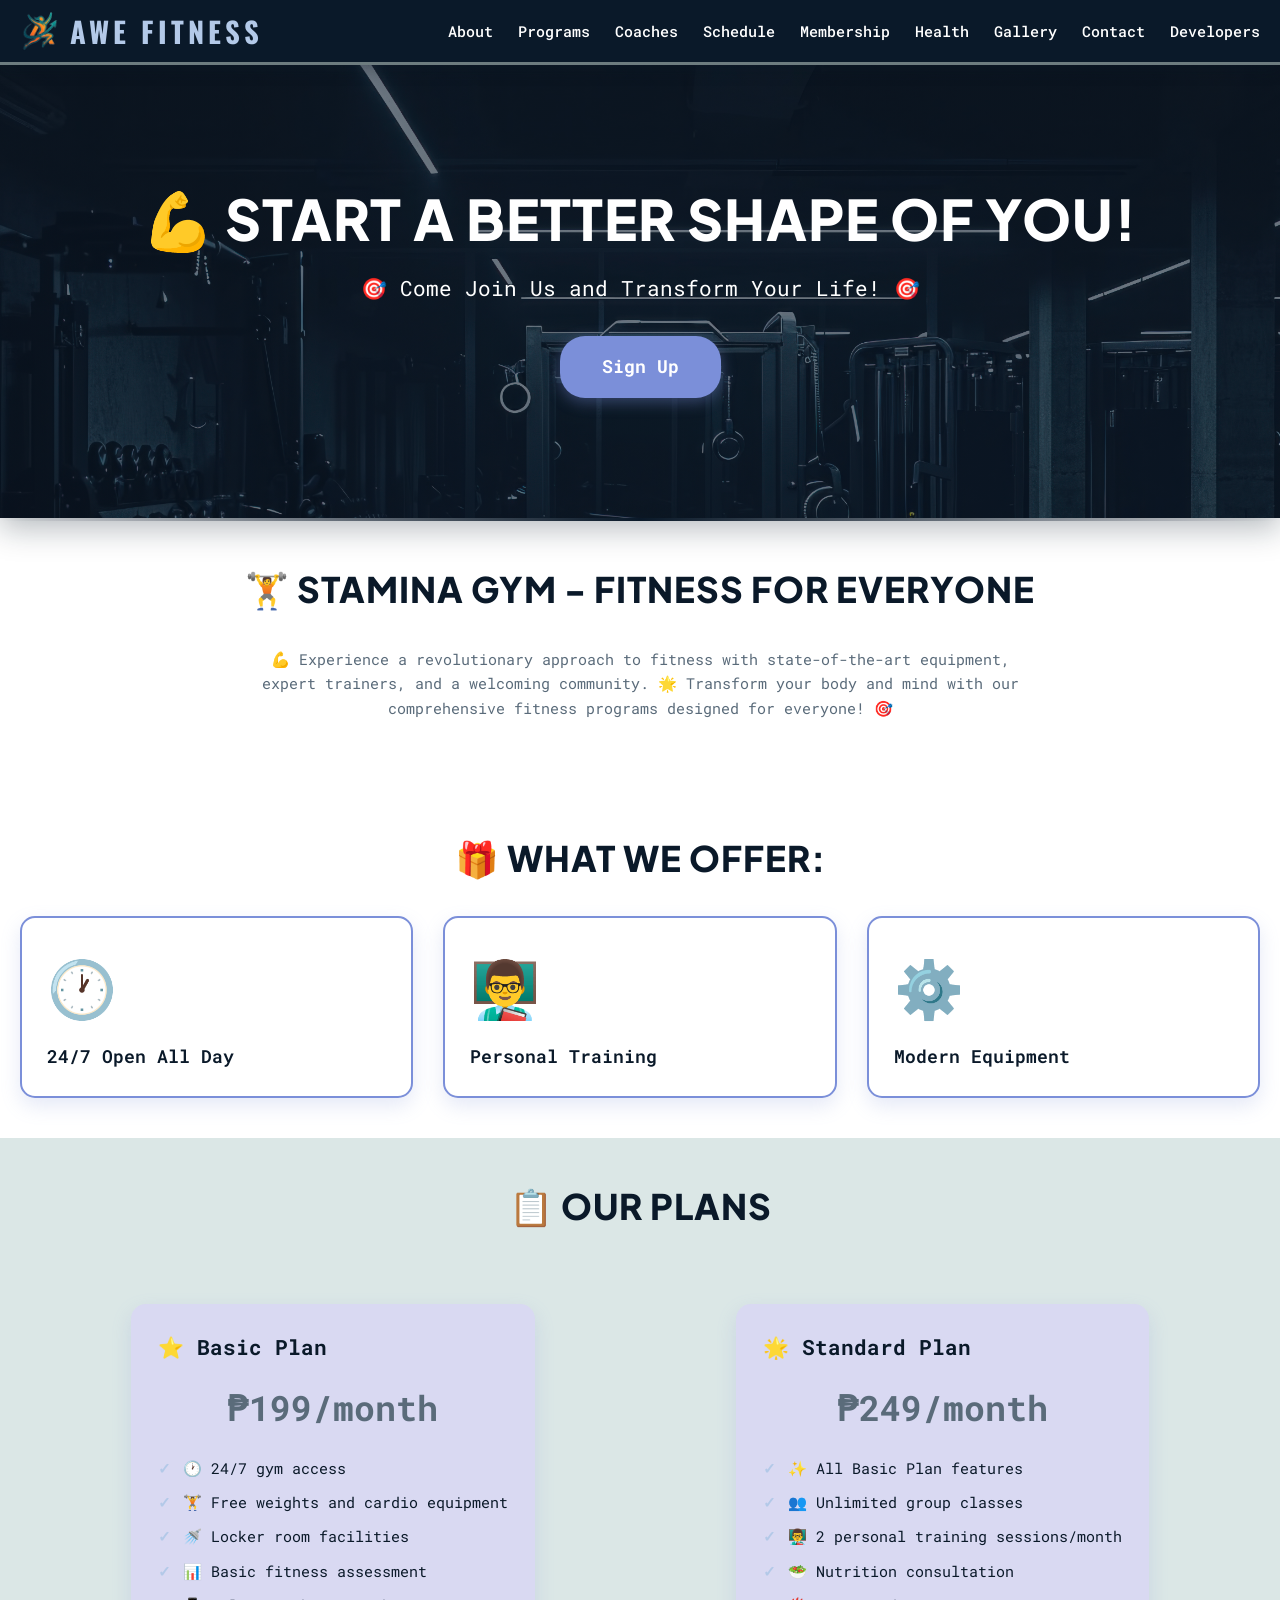
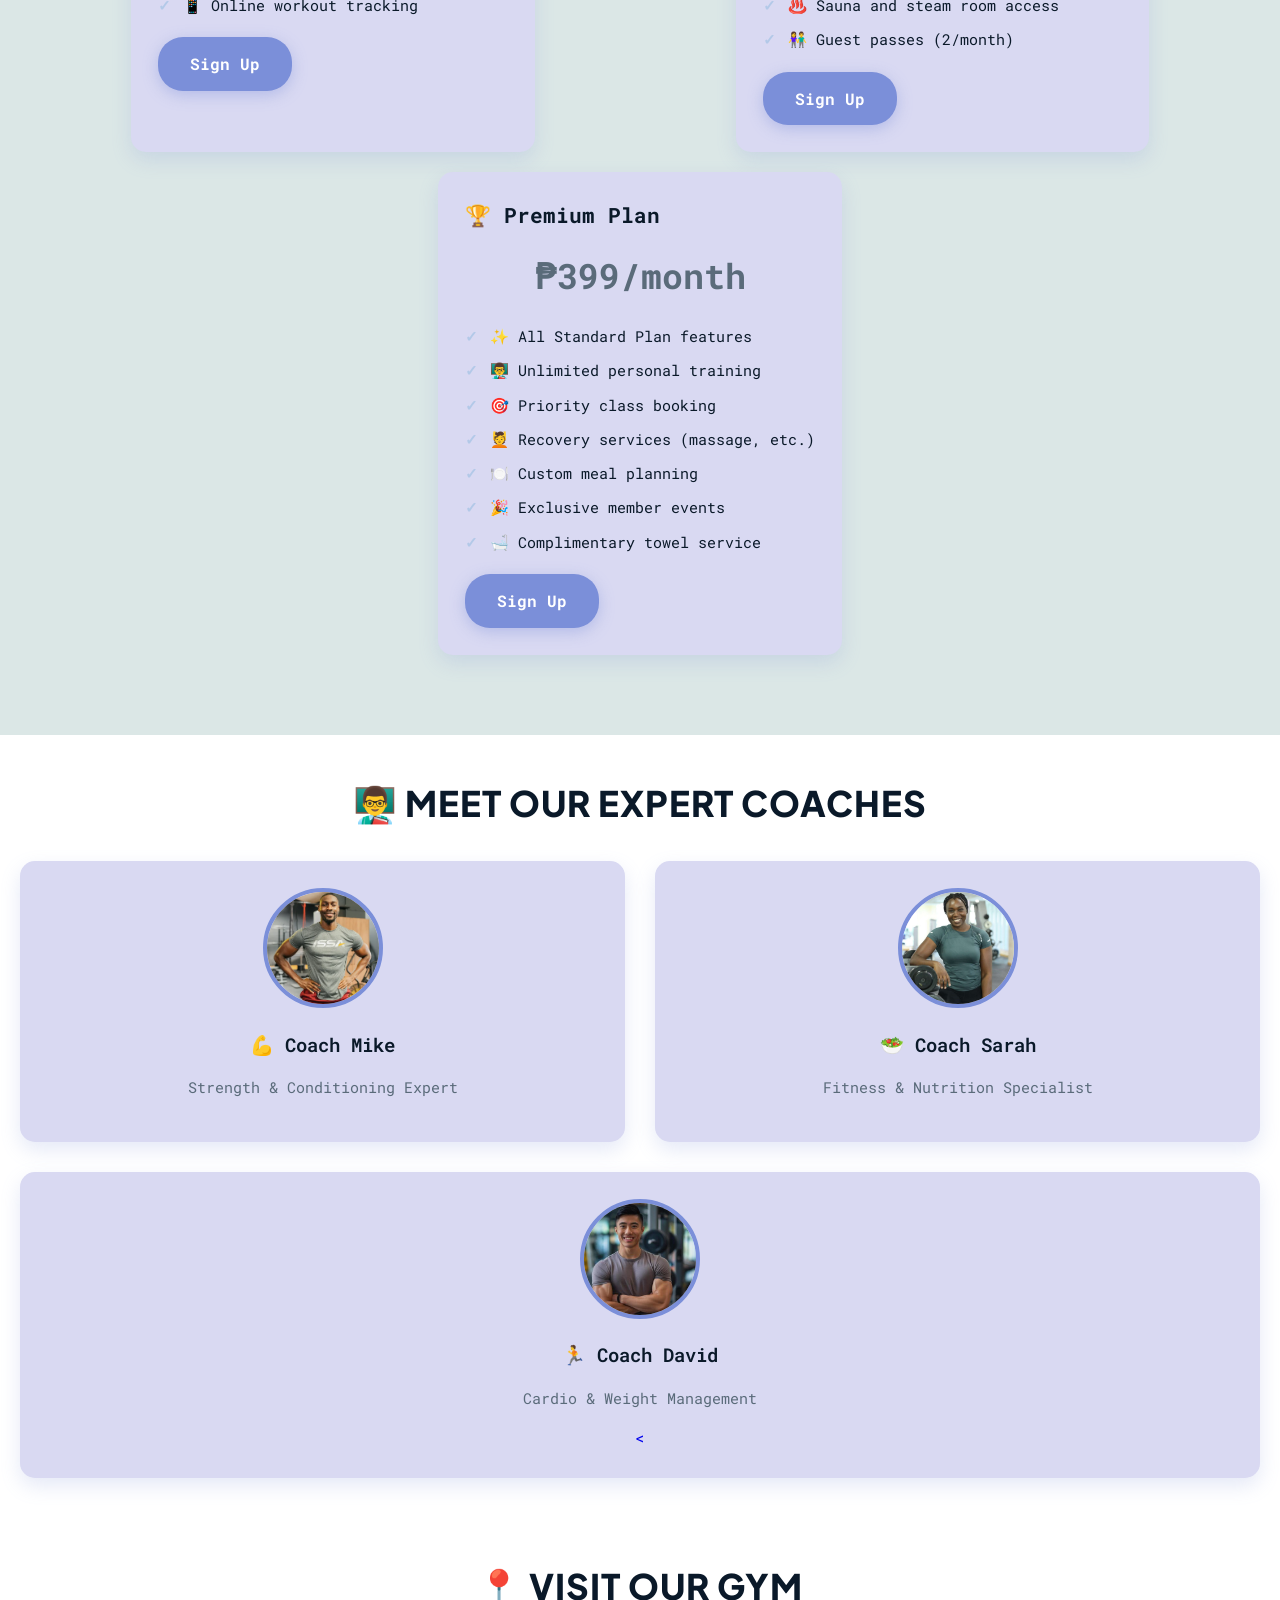
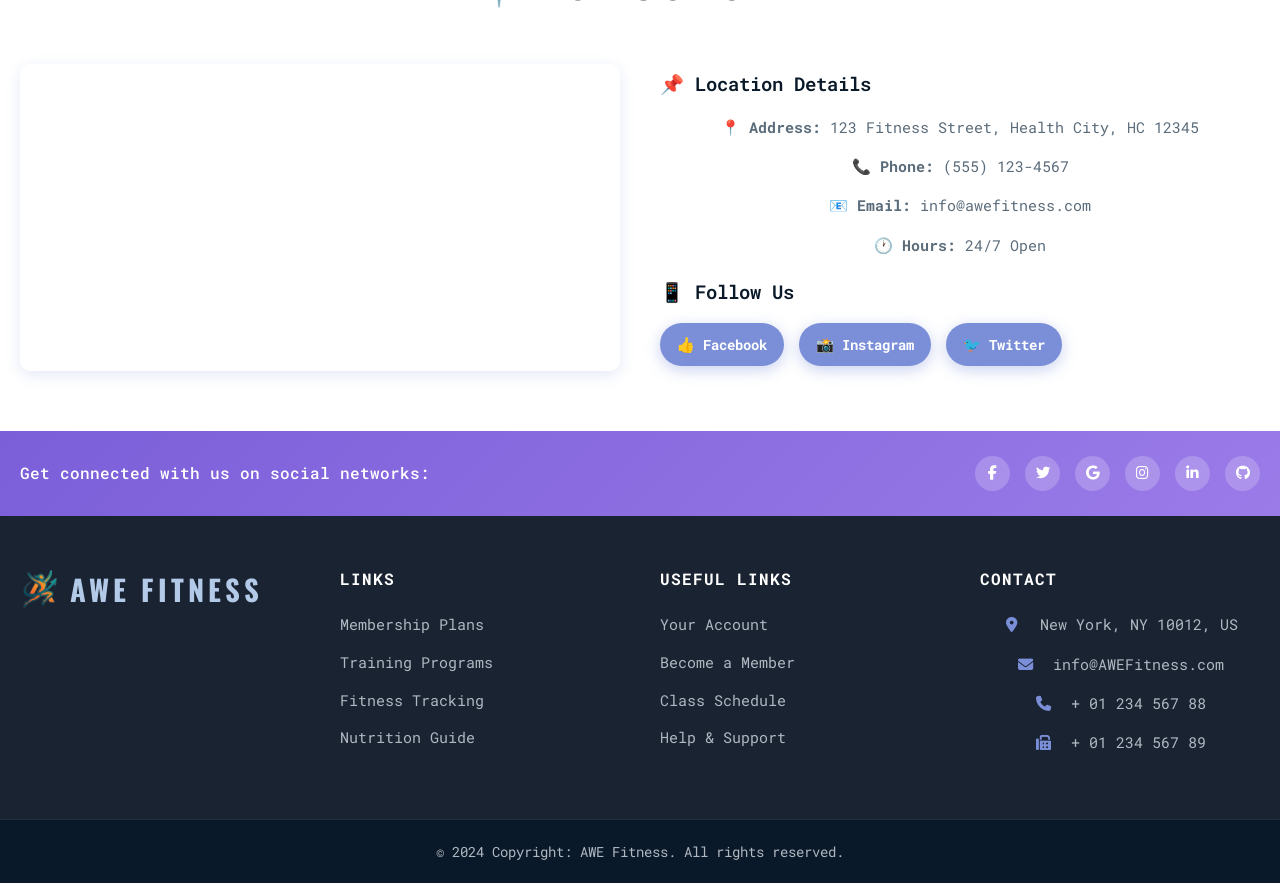
==== commit 277ee0eb: "bulsh Co-authored-by: Copilot <copilot@github.com>" ====
--- a/index.html
+++ b/index.html
@@ -67,35 +67,49 @@
         </section>
 
         <!-- Our Plan Section -->
-        <section>
-            <h2>📋 Our Plans:</h2>
-            <div class="membership-plans">
-                <div class="plan">
-                    <h3>7️⃣ Days</h3>
-                    <div class="price">Trial</div>
-                    <div class="label">Weekly Pass</div>
-                </div>
-                <div class="plan">
-                    <h3>7️⃣ Days</h3>
-                    <div class="price">Basic</div>
-                    <div class="label">Weekly Plan</div>
-                </div>
-                <div class="plan">
-                    <h3>📅 1 Month</h3>
-                    <div class="price">Standard</div>
-                    <div class="label">Monthly Plan</div>
-                </div>
-                <div class="plan">
-                    <h3>6️⃣ Months</h3>
-                    <div class="price">Premium</div>
-                    <div class="label">Half Yearly</div>
-                </div>
-                <div class="plan">
-                    <h3>1️⃣ Year</h3>
-                    <div class="price">Elite</div>
-                    <div class="label">Annual Plan</div>
-                </div>
-            </div>
+        <section style="background: rgb(219, 231, 230);">
+            <h2>📋 Our Plans</h2>
+            <section class="membership-plans">
+            <div class="plan">
+                <h3>⭐ Basic Plan</h3>
+                <p class="price">₱199/month</p>
+                <ul>
+                    <li>🕐 24/7 gym access</li>
+                    <li>🏋️ Free weights and cardio equipment</li>
+                    <li>🚿 Locker room facilities</li>
+                    <li>📊 Basic fitness assessment</li>
+                    <li>📱 Online workout tracking</li>
+                </ul>
+                <a href="contact.html" class="btn">Sign Up</a>
+            </div>
+            <div class="plan">
+                <h3>🌟 Standard Plan</h3>
+                <p class="price">₱249/month</p>
+                <ul>
+                    <li>✨ All Basic Plan features</li>
+                    <li>👥 Unlimited group classes</li>
+                    <li>👨‍🏫 2 personal training sessions/month</li>
+                    <li>🥗 Nutrition consultation</li>
+                    <li>♨️ Sauna and steam room access</li>
+                    <li>👫 Guest passes (2/month)</li>
+                </ul>
+                <a href="contact.html" class="btn">Sign Up</a>
+            </div>
+            <div class="plan">
+                <h3>🏆 Premium Plan</h3>
+                <p class="price">₱399/month</p>
+                <ul>
+                    <li>✨ All Standard Plan features</li>
+                    <li>👨‍🏫 Unlimited personal training</li>
+                    <li>🎯 Priority class booking</li>
+                    <li>💆 Recovery services (massage, etc.)</li>
+                    <li>🍽️ Custom meal planning</li>
+                    <li>🎉 Exclusive member events</li>
+                    <li>🛁 Complimentary towel service</li>
+                </ul>
+                <a href="contact.html" class="btn">Sign Up</a>
+            </div>
+        </section>
         </section>
 
         <!-- Coaches Section -->
@@ -104,19 +118,19 @@
             <div class="flex">
                 <div class="trainer-card"><a href="trainers.html">
                     <img src="src/trainer/trainer1.webp" alt="Coach James">
-                    <h3>💪 Coach James</h3>
+                    <h3>💪 Coach  Mike</h3>
                     <p>Strength & Conditioning Expert</p>
                     </a>
                 </div>
                 <div class="trainer-card"><a href="trainers.html">
                     <img src="src/trainer/trainer3.jpeg" alt="Coach Martel">
-                    <h3>🥗 Coach Martel</h3>
+                    <h3>🥗 Coach Sarah</h3>
                     <p>Fitness & Nutrition Specialist</p>
                     </a>
                 </div>
                 <div class="trainer-card"><a href="trainers.html"> 
                     <img src="src/trainer/trainer4.jpg" alt="Coach Amari">
-                    <h3>🏃 Coach Amari</h3>
+                    <h3>🏃 Coach David</h3>
                     <p>Cardio & Weight Management</p>
                     <</a>
                 </div>
--- a/css/styles.css
+++ b/css/styles.css
@@ -284,6 +284,306 @@
     background: linear-gradient(135deg, #B3C9E8, #7B8FD9);
 }
 
+/* Class Cards Section */
+.class-grid {
+    display: grid;
+    grid-template-columns: repeat(auto-fit, minmax(350px, 1fr));
+    gap: 30px;
+    margin-top: 40px;
+}
+
+.class-card {
+    background: #FFF;
+    border-radius: 12px;
+    overflow: hidden;
+    box-shadow: 0 10px 30px rgba(0, 0, 0, 0.1);
+    transition: all 0.3s ease;
+    border-top: 5px solid #7B8FD9;
+}
+
+.class-card:hover {
+    transform: translateY(-10px);
+    box-shadow: 0 20px 50px rgba(0, 0, 0, 0.15);
+}
+
+.class-header {
+    padding: 25px;
+    color: #0A1929;
+    display: flex;
+    align-items: center;
+    gap: 15px;
+}
+
+.class-icon {
+    font-size: 2.5rem;
+    flex-shrink: 0;
+}
+
+.class-header h3 {
+    margin: 0;
+    font-size: 1.5rem;
+    flex: 1;
+}
+
+.difficulty-badge {
+    display: inline-block;
+    padding: 6px 12px;
+    border-radius: 20px;
+    font-size: 0.75rem;
+    font-weight: 700;
+    text-transform: uppercase;
+    letter-spacing: 0.5px;
+    white-space: nowrap;
+}
+
+.difficulty-badge.beginner {
+    background: rgba(255, 255, 255, 0.3);
+    color: #0A1929;
+}
+
+.difficulty-badge.intermediate {
+    background: rgba(255, 255, 255, 0.3);
+    color: #0A1929;
+}
+
+.difficulty-badge.advanced {
+    background: rgba(255, 255, 255, 0.3);
+    color: #0A1929;
+}
+
+.class-body {
+    padding: 25px;
+}
+
+.class-description {
+    color: #5A6B7A;
+    font-size: 0.95rem;
+    line-height: 1.7;
+    margin: 0 0 20px 0;
+}
+
+.class-details {
+    display: grid;
+    grid-template-columns: 1fr 1fr;
+    gap: 15px;
+    margin-bottom: 20px;
+    padding-bottom: 20px;
+    border-bottom: 2px solid #E0E0E0;
+}
+
+.detail-item {
+    color: #0A1929;
+    font-size: 0.9rem;
+}
+
+.detail-item strong {
+    color: #7B8FD9;
+    display: block;
+    margin-bottom: 3px;
+}
+
+.class-body h4 {
+    color: #0A1929;
+    font-size: 1rem;
+    margin: 20px 0 12px 0;
+}
+
+.benefits-list {
+    list-style: none;
+    padding: 0;
+    margin: 0 0 20px 0;
+}
+
+.benefits-list li {
+    color: #5A6B7A;
+    padding: 8px 0 8px 25px;
+    position: relative;
+    font-size: 0.9rem;
+    line-height: 1.5;
+}
+
+.benefits-list li::before {
+    content: "✓";
+    position: absolute;
+    left: 0;
+    color: #7B8FD9;
+    font-weight: 700;
+    font-size: 1.1rem;
+}
+
+.class-btn {
+    display: inline-block;
+    background: #7B8FD9;
+    color: #FFF;
+    padding: 12px 30px;
+    border-radius: 5px;
+    text-decoration: none;
+    font-weight: 600;
+    transition: all 0.3s ease;
+    font-size: 0.95rem;
+}
+
+.class-btn:hover {
+    background: #0A1929;
+    transform: translateX(3px);
+}
+
+/* Programs Page */
+.programs-grid {
+    display: grid;
+    grid-template-columns: repeat(auto-fit, minmax(380px, 1fr));
+    gap: 40px;
+    margin-top: 40px;
+    margin-bottom: 40px;
+}
+
+.program-card {
+    background: #FFF;
+    border-radius: 12px;
+    overflow: hidden;
+    box-shadow: 0 10px 35px rgba(0, 0, 0, 0.12);
+    transition: all 0.3s ease;
+    border-top: 6px solid #7B8FD9;
+}
+
+.program-card:hover {
+    transform: translateY(-12px);
+    box-shadow: 0 25px 60px rgba(0, 0, 0, 0.18);
+}
+
+.program-header {
+    padding: 25px;
+    color: #0A1929;
+    display: flex;
+    align-items: center;
+    gap: 15px;
+}
+
+.program-icon {
+    font-size: 2.8rem;
+    flex-shrink: 0;
+}
+
+.program-title-section {
+    flex: 1;
+}
+
+.program-title-section h3 {
+    margin: 0 0 5px 0;
+    font-size: 1.6rem;
+    color: #0A1929;
+}
+
+.program-subtitle {
+    margin: 0;
+    color: rgba(10, 25, 41, 0.7);
+    font-size: 0.9rem;
+    font-weight: 500;
+}
+
+.program-body {
+    padding: 30px;
+}
+
+.program-description {
+    color: #5A6B7A;
+    font-size: 0.95rem;
+    line-height: 1.7;
+    margin: 0 0 25px 0;
+}
+
+.program-grid-info {
+    display: grid;
+    grid-template-columns: 1fr 1fr;
+    gap: 15px;
+    margin-bottom: 25px;
+    padding-bottom: 25px;
+    border-bottom: 2px solid #E0E0E0;
+}
+
+.info-item {
+    color: #0A1929;
+    font-size: 0.9rem;
+}
+
+.info-item strong {
+    color: #7B8FD9;
+    display: block;
+    margin-bottom: 3px;
+    font-weight: 600;
+}
+
+.program-body h4 {
+    color: #0A1929;
+    font-size: 1.05rem;
+    margin: 20px 0 12px 0;
+    text-transform: none;
+    letter-spacing: normal;
+}
+
+.program-body > p {
+    color: #5A6B7A;
+    font-size: 0.9rem;
+    line-height: 1.7;
+    margin: 0 0 20px 0;
+}
+
+.benefits-list {
+    list-style: none;
+    padding: 0;
+    margin: 0 0 25px 0;
+}
+
+.benefits-list li {
+    color: #5A6B7A;
+    padding: 8px 0 8px 25px;
+    position: relative;
+    font-size: 0.9rem;
+    line-height: 1.5;
+}
+
+.benefits-list li::before {
+    content: "✓";
+    position: absolute;
+    left: 0;
+    color: #7B8FD9;
+    font-weight: 700;
+    font-size: 1.1rem;
+}
+
+.program-video {
+    width: 100%;
+    margin: 25px 0;
+    border-radius: 8px;
+    overflow: hidden;
+}
+
+.program-video iframe {
+    width: 100%;
+    height: 250px;
+    border: none;
+}
+
+.program-btn {
+    display: block;
+    background: linear-gradient(135deg, #7B8FD9, #5A6BA8);
+    color: #FFF;
+    padding: 14px 30px;
+    border-radius: 6px;
+    text-decoration: none;
+    font-weight: 700;
+    transition: all 0.3s ease;
+    font-size: 0.95rem;
+    text-align: center;
+    border: 2px solid transparent;
+}
+
+.program-btn:hover {
+    background: linear-gradient(135deg, #5A6BA8, #3F4B7A);
+    transform: translateY(-2px);
+    box-shadow: 0 8px 25px rgba(123, 143, 217, 0.4);
+}
+
 /* Hero Section */
 .hero { 
     background-size: cover;
@@ -400,92 +700,148 @@
     font-weight: 700;
 }
 
-/* Free Plan Section */
-.free-plan-container {
-    display: flex;
-    justify-content: center;
-    padding: 20px;
-}
-
-.free-plan {
-    background: linear-gradient(135deg, #B3C9E8 0%, #D9D9F2 100%);
-    border-radius: 15px;
-    padding: 40px;
+/* Free Trial Promo Section */
+.free-trial-promo {
+    width: 100vw;
+    margin-left: calc(-50vw + 50%);
+    background: linear-gradient(135deg, #7B8FD9 0%, #5A6BA8 50%, #3F4B7A 100%);
+    padding: 80px 20px;
+    position: relative;
+    overflow: hidden;
+}
+
+.free-trial-promo::before {
+    content: '';
+    position: absolute;
+    top: 0;
+    left: 0;
+    right: 0;
+    bottom: 0;
+    background: url('data:image/svg+xml,<svg xmlns="http://www.w3.org/2000/svg" viewBox="0 0 1200 400"><defs><pattern id="grid" width="40" height="40" patternUnits="userSpaceOnUse"><path d="M 40 0 L 0 0 0 40" fill="none" stroke="rgba(255,255,255,0.05)" stroke-width="1"/></pattern></defs><rect width="1200" height="400" fill="url(%23grid)"/></svg>');
+    pointer-events: none;
+}
+
+.free-trial-container {
+    max-width: 1200px;
+    margin: 0 auto;
+    position: relative;
+    z-index: 1;
+}
+
+.free-trial-content {
     text-align: center;
-    max-width: 450px;
-    border: 3px solid #7B8FD9;
-    box-shadow: 0 12px 40px rgba(123, 143, 217, 0.3);
+    color: #FFF;
+}
+
+.free-trial-content h2 {
+    font-size: 3.5rem;
+    font-weight: 800;
+    margin-bottom: 10px;
+    text-shadow: 0 4px 15px rgba(0, 0, 0, 0.3);
+    letter-spacing: 1px;
+}
+
+.free-trial-subtitle {
+    color: #E0E0E0;
+    font-size: 1.3rem;
+    margin-bottom: 50px;
+    opacity: 0.95;
+    font-weight: 600;
+    letter-spacing: 0.5px;
+}
+
+.free-trial-highlights {
+    display: grid;
+    grid-template-columns: repeat(auto-fit, minmax(150px, 1fr));
+    gap: 30px;
+    margin-bottom: 60px;
+    max-width: 900px;
+    margin-left: auto;
+    margin-right: auto;
+}
+
+.highlight {
+    background: rgba(255, 255, 255, 0.15);
+    padding: 25px 20px;
+    border-radius: 12px;
+    backdrop-filter: blur(10px);
+    border: 1px solid rgba(255, 255, 255, 0.2);
     transition: all 0.3s ease;
 }
 
-.free-plan:hover {
+.highlight:hover {
+    background: rgba(255, 255, 255, 0.25);
     transform: translateY(-5px);
-    box-shadow: 0 16px 50px rgba(123, 143, 217, 0.4);
-}
-
-.free-plan h3 {
-    color: #0A1929;
-    margin-bottom: 15px;
-    font-size: 1.5rem;
+    box-shadow: 0 8px 30px rgba(0, 0, 0, 0.2);
+}
+
+.highlight-icon {
+    font-size: 2.5rem;
+    display: block;
+    margin-bottom: 10px;
+}
+
+.highlight p {
+    font-size: 1rem;
+    margin: 0;
+    font-weight: 600;
+    color: #FFF;
+}
+
+.btn-cta {
+    display: inline-block;
+    background: #FFD700;
+    color: #0A1929;
+    padding: 18px 50px;
+    font-size: 1.3rem;
     font-weight: 700;
-}
-
-.free-plan .price {
-    font-size: 3rem;
-    font-weight: 700;
-    margin-bottom: 5px;
-    color: #7B8FD9;
-}
-
-.free-plan .duration {
+    border-radius: 50px;
+    text-decoration: none;
+    transition: all 0.3s ease;
+    box-shadow: 0 10px 40px rgba(255, 215, 0, 0.4);
+    letter-spacing: 0.5px;
+    margin-bottom: 20px;
+}
+
+.btn-cta:hover {
+    background: #FFF;
+    color: #0A1929;
+    transform: translateY(-3px);
+    box-shadow: 0 15px 50px rgba(255, 215, 0, 0.6);
+}
+
+.free-trial-terms {
     font-size: 0.95rem;
-    color: #0A1929;
-    margin-bottom: 25px;
-    font-weight: 600;
-}
-
-.free-plan ul {
-    list-style: none;
-    margin: 25px 0;
-    text-align: left;
-}
-
-.free-plan li {
-    margin-bottom: 12px;
-    font-size: 0.95rem;
-    color: #0A1929;
-    padding-left: 25px;
-    position: relative;
-    font-weight: 500;
-}
-
-.free-plan li::before {
-    content: "✓";
-    position: absolute;
-    left: 0;
-    color: #7B8FD9;
-    font-weight: 700;
-}
-
-.free-plan .disclaimer {
-    font-size: 0.85rem;
-    color: #0A1929;
-    margin-top: 20px;
-    margin-bottom: 25px;
+    opacity: 0.9;
     font-style: italic;
-    opacity: 0.9;
-}
-
-.free-plan .btn {
-    background: #7B8FD9;
-    width: 100%;
-    padding: 14px 20px;
-    font-size: 1rem;
-}
-
-.free-plan .btn:hover {
-    background: #0A1929;
-    color: #FFF;
+    margin: 0;
+    color: rgba(255, 255, 255, 0.9);
+}
+
+@media (max-width: 768px) {
+    .free-trial-promo {
+        padding: 60px 20px;
+    }
+    
+    .free-trial-content h2 {
+        font-size: 2rem;
+    }
+    
+    .free-trial-subtitle {
+        font-size: 1.1rem;
+        margin-bottom: 40px;
+    }
+    
+    .free-trial-highlights {
+        grid-template-columns: repeat(2, 1fr);
+        gap: 20px;
+        margin-bottom: 40px;
+    }
+    
+    .btn-cta {
+        padding: 14px 35px;
+        font-size: 1.1rem;
+    }
 }
 
 /* Tables */
@@ -552,7 +908,6 @@
 }
 
 .trainer-schedule .trainer-name {
-    color: #FF6B35;
     font-weight: 600;
     text-align: left;
 }
@@ -564,6 +919,7 @@
     padding: 6px 12px;
     border-radius: 4px;
     display: inline-block;
+
 }
 
 .trainer-schedule .specialty.strength {
@@ -598,7 +954,6 @@
 }
 
 .workout-fuel-header p:first-child {
-    color: #FF6B35;
     font-weight: 700;
     letter-spacing: 2px;
     text-transform: uppercase;
@@ -643,14 +998,14 @@
 
 .audio-track:hover {
     background: #252d44;
-    border-color: #FF6B35;
+    border-color: #96a0b1;
     box-shadow: 0 4px 15px rgba(255, 107, 53, 0.2);
 }
 
 .audio-icon {
     width: 60px;
     height: 60px;
-    background: linear-gradient(135deg, #FF6B35 0%, #F7931E 100%);
+    background: linear-gradient(135deg, #252d44 0%, #96a0b1 100%);
     border-radius: 50%;
     display: flex;
     align-items: center;
@@ -692,7 +1047,7 @@
 .play-button {
     width: 45px;
     height: 45px;
-    background: linear-gradient(135deg, #FF6B35 0%, #F7931E 100%);
+    background: linear-gradient(135deg, #252d44 0%, #737989 100%);
     border-radius: 50%;
     display: flex;
     align-items: center;
@@ -1022,6 +1377,7 @@
     cursor: pointer;
     background: linear-gradient(135deg, rgba(123, 143, 217, 0.05) 0%, rgba(179, 201, 232, 0.05) 100%);
     transition: all 0.3s ease;
+    list-style: none;
 }
 
 .faq-question:hover {
@@ -1049,21 +1405,18 @@
     transition: transform 0.3s ease;
     flex-shrink: 0;
     margin-left: 15px;
-}
-
-.faq-item.active .faq-toggle {
+    pointer-events: none;
+}
+
+.faq-item[open] .faq-toggle {
     transform: rotate(45deg);
 }
 
 .faq-answer {
-    max-height: 0;
+    max-height: 500px;
     overflow: hidden;
     transition: max-height 0.3s ease;
     background: #F9F9F9;
-}
-
-.faq-item.active .faq-answer {
-    max-height: 500px;
 }
 
 .faq-answer p {
@@ -1080,16 +1433,16 @@
 }
 
 @media (max-width: 768px) {
+    .faq-question {
+        padding: 15px 18px;
+    }
+    
     .faq-question h3 {
         font-size: 0.95rem;
     }
     
     .faq-item {
         border-radius: 10px;
-    }
-    
-    .faq-question {
-        padding: 15px 18px;
     }
     
     .faq-answer p {
@@ -1414,6 +1767,196 @@
     margin-bottom: 15px;
 }
 
+/* Developers Page Layout */
+.developers-container {
+    display: flex;
+    gap: 40px;
+    max-width: 1400px;
+    margin: 0 auto;
+    padding: 40px 20px;
+}
+
+.developers-sidebar {
+    flex: 0 0 280px;
+    background: #F5F5F5;
+    padding: 30px 20px;
+    border-radius: 10px;
+    height: fit-content;
+    position: sticky;
+    top: 120px;
+}
+
+.shortcut-role {
+    font-size: 0.85rem;
+    color: #7B8FD9;
+    margin: 5px 0 0 0;
+    font-weight: 600;
+    padding-left: 8px;
+}
+
+.developers-content {
+    flex: 1;
+    min-width: 0;
+}
+
+.developer-profile {
+    margin-bottom: 60px;
+    padding-bottom: 40px;
+    border-bottom: 2px solid #E0E0E0;
+}
+
+.developer-profile:last-of-type {
+    border-bottom: none;
+}
+
+.profile-header {
+    display: flex;
+    gap: 30px;
+    align-items: flex-start;
+    margin-bottom: 40px;
+    background: linear-gradient(135deg, rgba(123, 143, 217, 0.05) 0%, rgba(179, 201, 232, 0.05) 100%);
+    padding: 30px;
+    border-radius: 12px;
+    border: 1px solid #E0E0E0;
+}
+
+.profile-image {
+    width: 180px;
+    height: 180px;
+    border-radius: 12px;
+    object-fit: cover;
+    border: 3px solid #7B8FD9;
+    flex-shrink: 0;
+}
+
+.profile-info {
+    flex: 1;
+    display: flex;
+    flex-direction: column;
+    justify-content: center;
+}
+
+.profile-info h2 {
+    color: #0A1929;
+    font-size: 2rem;
+    margin: 0 0 10px 0;
+    text-transform: none;
+    letter-spacing: normal;
+}
+
+.profile-role {
+    color: #7B8FD9;
+    font-size: 1.3rem;
+    font-weight: 700;
+    margin: 0 0 10px 0;
+}
+
+.profile-tagline {
+    color: #5A6B7A;
+    font-size: 1rem;
+    margin: 0;
+    font-style: italic;
+}
+
+.profile-details {
+    display: grid;
+    grid-template-columns: 1fr 1fr;
+    gap: 30px;
+}
+
+.detail-section {
+    background: #F9F9F9;
+    padding: 25px;
+    border-radius: 10px;
+    border-left: 4px solid #7B8FD9;
+}
+
+.detail-section h3 {
+    color: #0A1929;
+    font-size: 1.2rem;
+    margin: 0 0 15px 0;
+}
+
+.detail-section p {
+    color: #5A6B7A;
+    margin: 0;
+    line-height: 1.7;
+    font-size: 0.95rem;
+}
+
+.skills-list {
+    list-style: none;
+    padding: 0;
+    margin: 0;
+}
+
+.skills-list li {
+    color: #5A6B7A;
+    padding: 8px 0;
+    padding-left: 25px;
+    position: relative;
+    font-size: 0.95rem;
+}
+
+.skills-list li::before {
+    content: "▸";
+    position: absolute;
+    left: 0;
+    color: #7B8FD9;
+    font-weight: bold;
+    font-size: 1.2rem;
+}
+
+.profile-socials {
+    grid-column: 1 / -1;
+    display: flex;
+    gap: 20px;
+    margin-top: 20px;
+    padding-top: 20px;
+    border-top: 2px solid #E0E0E0;
+}
+
+.profile-socials a {
+    display: inline-flex;
+    align-items: center;
+    justify-content: center;
+    width: 40px;
+    height: 40px;
+    background: #7B8FD9;
+    color: #FFF;
+    border-radius: 50%;
+    transition: all 0.3s ease;
+    text-decoration: none;
+    font-size: 1.1rem;
+}
+
+.profile-socials a:hover {
+    background: #0A1929;
+    transform: translateY(-3px);
+}
+
+.mission-section {
+    background: linear-gradient(135deg, rgba(123, 143, 217, 0.08) 0%, rgba(179, 201, 232, 0.08) 100%);
+    padding: 40px;
+    border-radius: 12px;
+    border-left: 5px solid #7B8FD9;
+}
+
+.mission-section h2 {
+    color: #0A1929;
+    font-size: 1.8rem;
+    margin-bottom: 20px;
+    text-transform: none;
+    letter-spacing: normal;
+}
+
+.mission-section p {
+    color: #5A6B7A;
+    font-size: 1rem;
+    line-height: 1.8;
+    margin: 0;
+}
+
 /* Hamburger Menu - CSS Only */
 .hamburger-toggle {
     display: none;
@@ -1471,6 +2014,17 @@
     }
     
     .health-sidebar {
+        flex: 1;
+        position: static;
+        top: auto;
+    }
+
+    .developers-container {
+        flex-direction: column;
+        gap: 30px;
+    }
+    
+    .developers-sidebar {
         flex: 1;
         position: static;
         top: auto;
@@ -1579,6 +2133,20 @@
     .grid {
         grid-template-columns: 1fr;
     }
+
+    .class-grid {
+        grid-template-columns: 1fr;
+    }
+
+    .class-header {
+        flex-direction: column;
+        text-align: center;
+        gap: 10px;
+    }
+
+    .class-details {
+        grid-template-columns: 1fr;
+    }
     
     /* Membership Plans & Flex */
     .membership-plans, .flex {
@@ -1653,6 +2221,32 @@
         position: static;
         top: auto;
     }
+
+    .developers-container {
+        flex-direction: column;
+        gap: 30px;
+    }
+    
+    .developers-sidebar {
+        flex: 1;
+        position: static;
+        top: auto;
+    }
+    
+    .profile-header {
+        flex-direction: column;
+        text-align: center;
+    }
+    
+    .profile-details {
+        grid-template-columns: 1fr;
+    }
+    
+    .profile-image {
+        width: 150px;
+        height: 150px;
+        margin: 0 auto;
+    }
     
     .diet-grid,
     .wellness-grid {
@@ -1770,6 +2364,62 @@
     .card {
         padding: 20px 15px;
     }
+
+    .class-card {
+        border-top-width: 3px;
+    }
+
+    .class-header {
+        padding: 20px;
+        gap: 10px;
+    }
+
+    .class-icon {
+        font-size: 2rem;
+    }
+
+    .class-header h3 {
+        font-size: 1.2rem;
+    }
+
+    .class-body {
+        padding: 15px;
+    }
+
+    .class-description {
+        font-size: 0.9rem;
+    }
+
+    .difficulty-badge {
+        font-size: 0.65rem;
+        padding: 5px 10px;
+    }
+
+    .class-details {
+        gap: 10px;
+        padding-bottom: 15px;
+        margin-bottom: 15px;
+    }
+
+    .detail-item {
+        font-size: 0.85rem;
+    }
+
+    .class-body h4 {
+        margin: 15px 0 10px 0;
+        font-size: 0.9rem;
+    }
+
+    .benefits-list li {
+        padding: 6px 0 6px 20px;
+        font-size: 0.85rem;
+    }
+
+    .class-btn {
+        width: 100%;
+        text-align: center;
+        padding: 10px 20px;
+    }
     
     /* Form */
     form {
@@ -1826,6 +2476,35 @@
     
     .content-with-image img {
         flex: 0 0 100%;
+    }
+
+    /* Developers Page Mobile */
+    .profile-header {
+        flex-direction: column;
+        text-align: center;
+        gap: 20px;
+    }
+
+    .profile-image {
+        width: 120px;
+        height: 120px;
+        margin: 0 auto;
+    }
+
+    .profile-details {
+        grid-template-columns: 1fr;
+    }
+
+    .profile-socials {
+        justify-content: center;
+    }
+
+    .mission-section {
+        padding: 25px 15px;
+    }
+
+    .mission-section h2 {
+        font-size: 1.4rem;
     }
 }
 
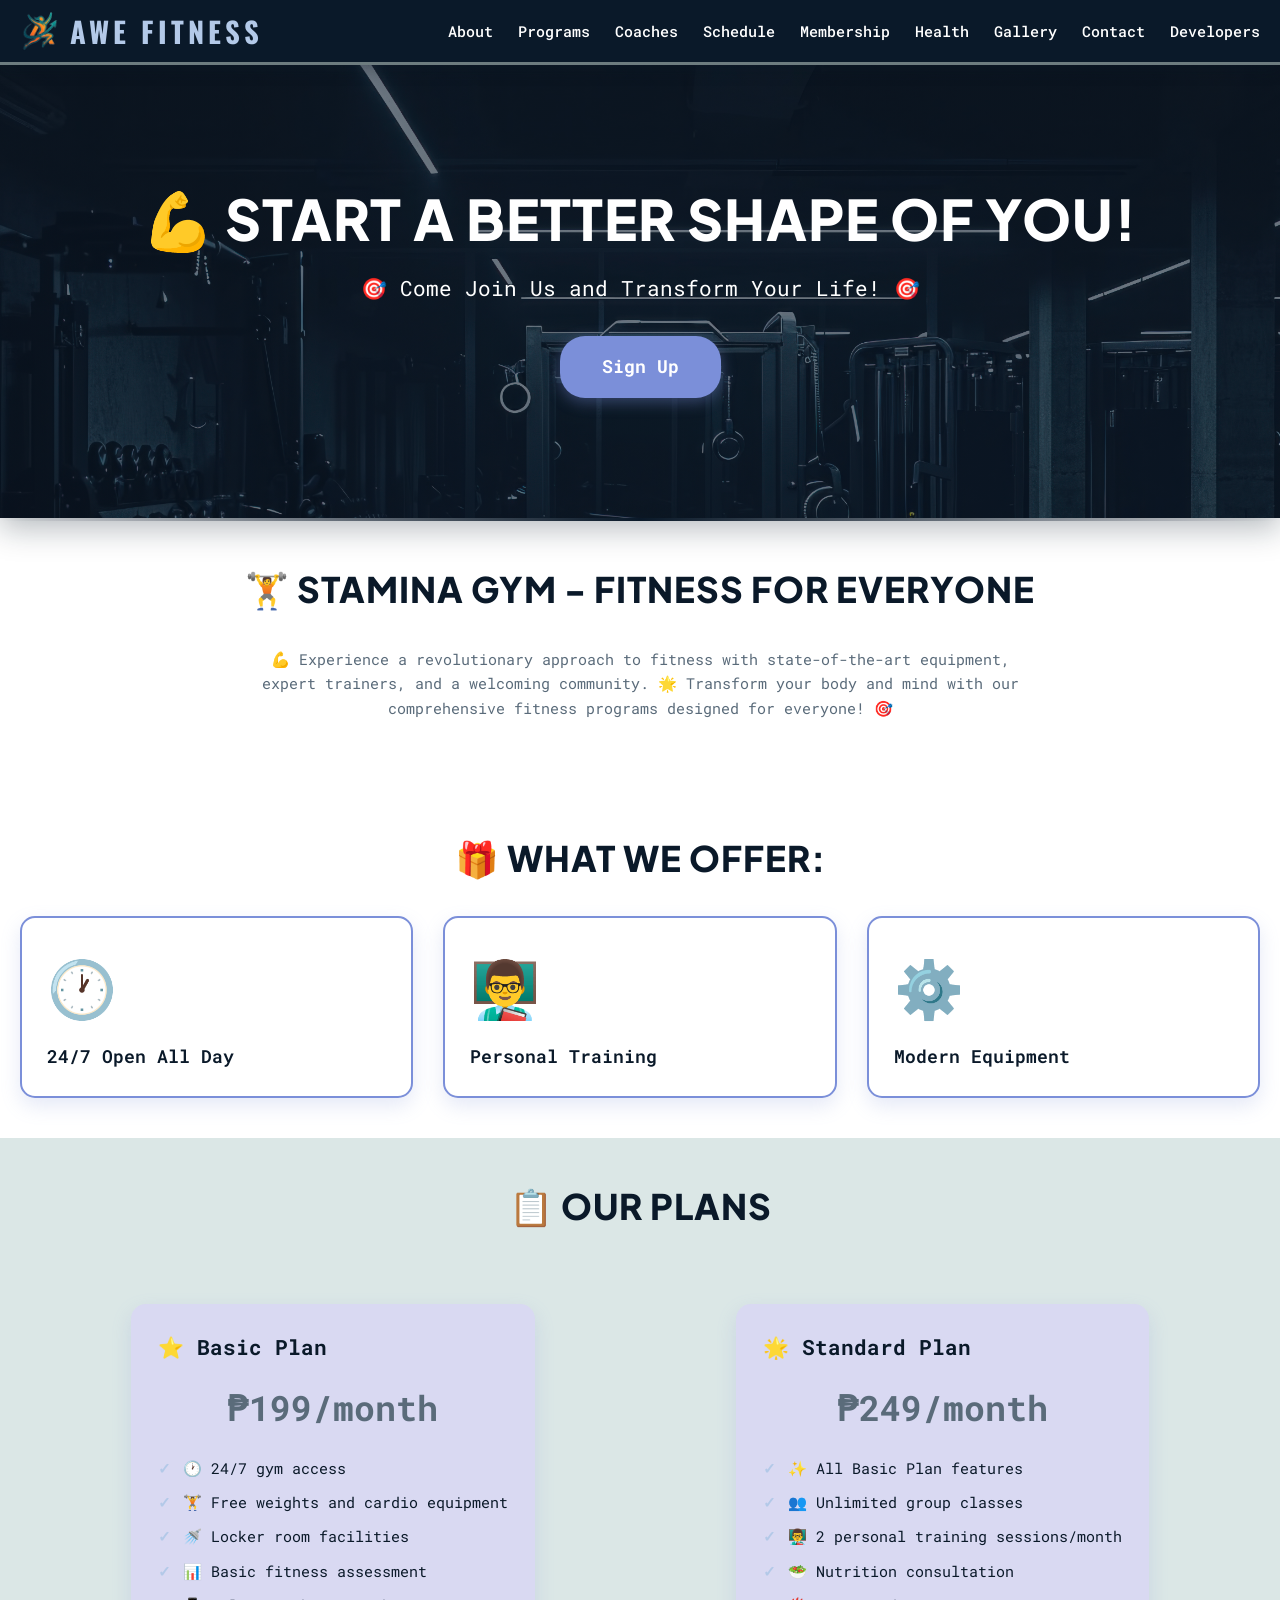
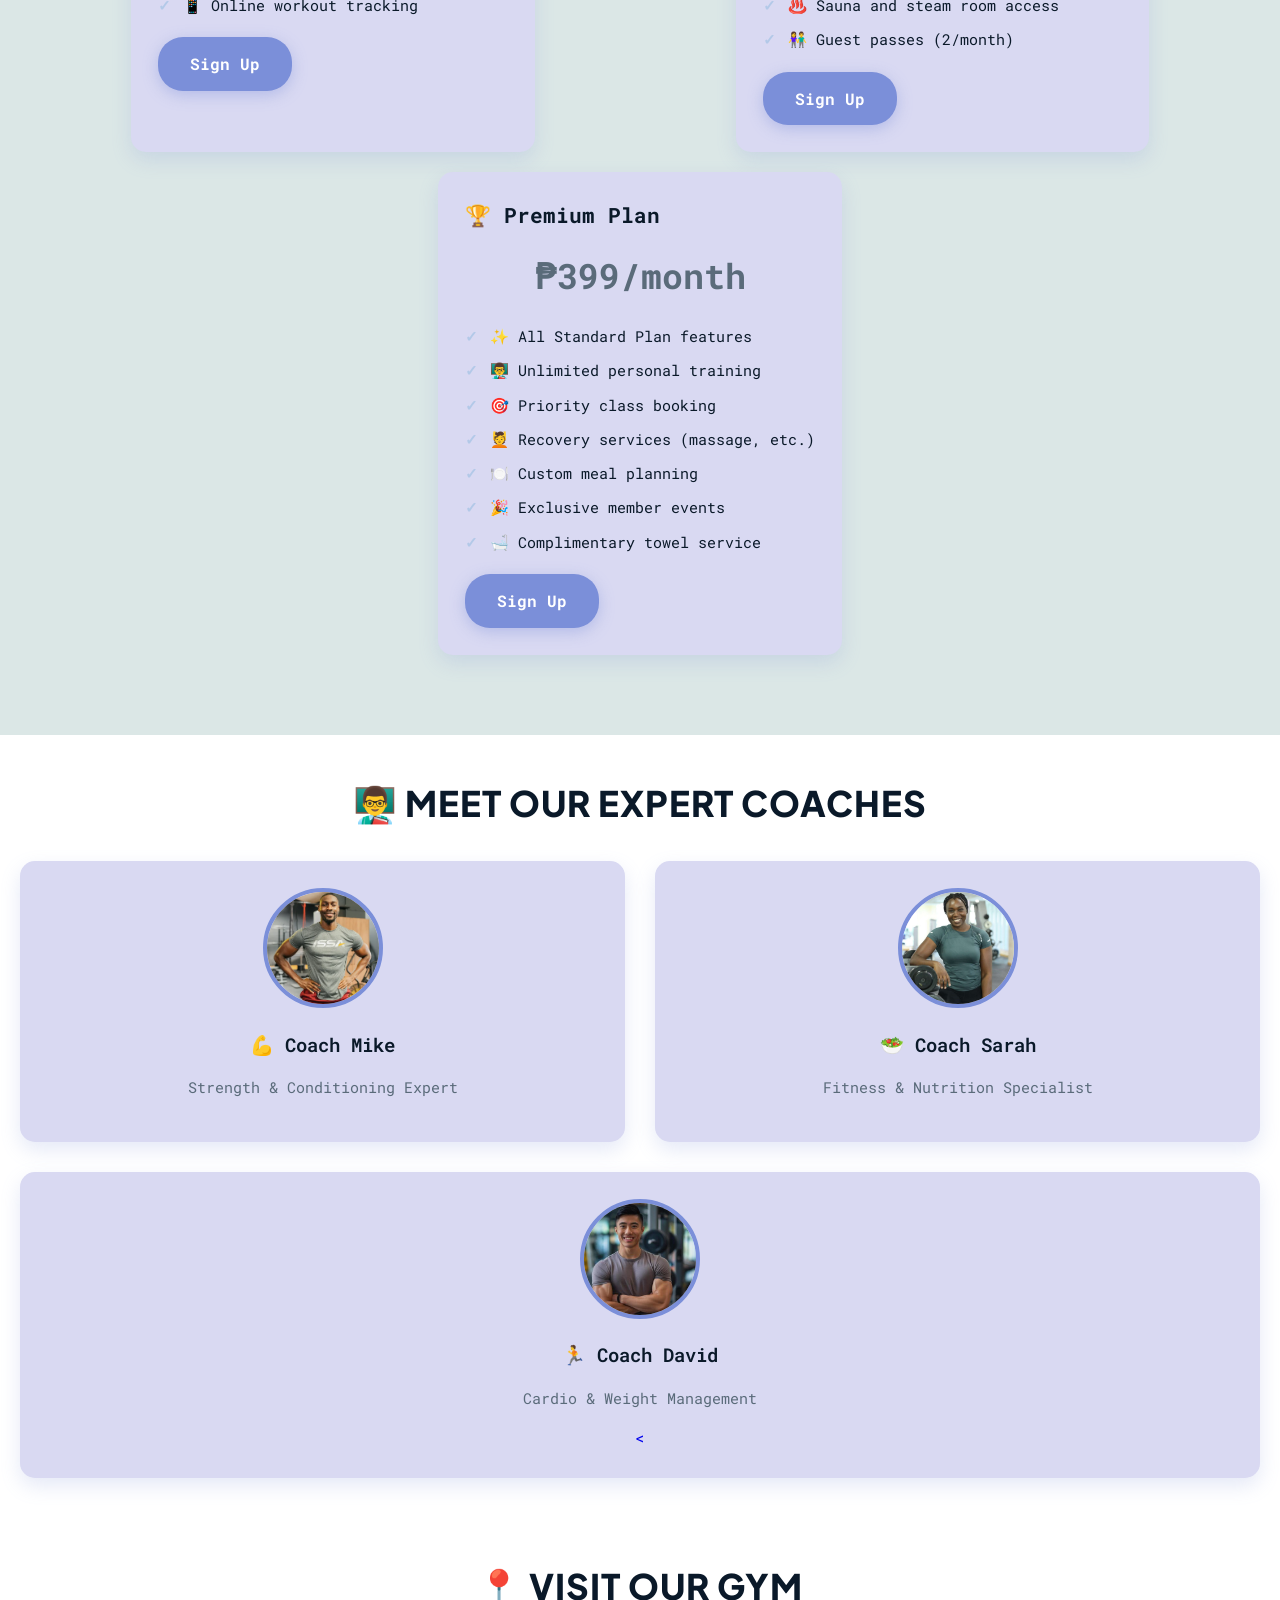
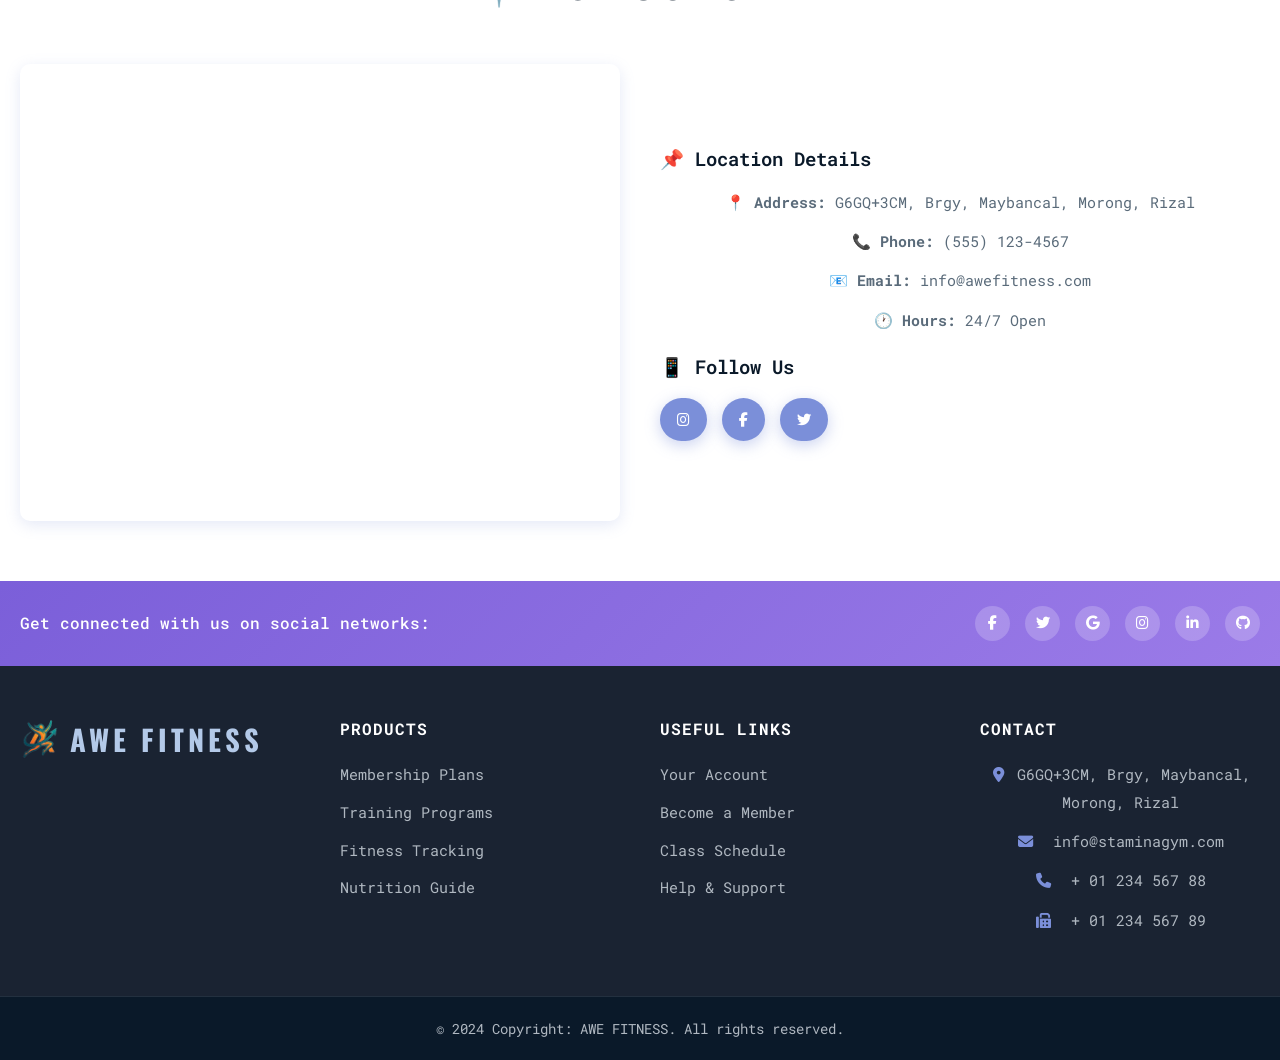
==== commit 6ad83636: "k nasdhuashd Co-authored-by: TaikiCantCode <wilbertcruz750@gmail.com>  Co-authored-by: Copilot <copi" ====
--- a/index.html
+++ b/index.html
@@ -142,19 +142,19 @@
             <h2>📍 Visit Our Gym</h2>
             <div style="display: grid; grid-template-columns: 1fr 1fr; gap: 40px; align-items: center;">
                 <div class="map-container">
-                    <iframe src="https://www.google.com/maps/embed?pb=!1m18!1m12!1m3!1d3024.185904394394!2d-74.00601592346948!3d40.71280187138259!2m3!1f0!2f0!3f0!3m2!1i1024!2i768!4f13.1!3m3!1m2!1s0x89c25a27e2de2d9d%3A0xc11538726d1c5507!2sNew%20York!5e0!3m2!1sen!2sus!4v1234567890" width="100%" height="300" style="border:0;" allowfullscreen="" loading="lazy" referrerpolicy="no-referrer-when-downgrade"></iframe>
+                    <iframe src="https://www.google.com/maps/embed?pb=!1m18!1m12!1m3!1d3862.293277349445!2d121.23855789999999!3d14.525209799999997!2m3!1f0!2f0!3f0!3m2!1i1024!2i768!4f13.1!3m3!1m2!1s0x3397c1f60df6aa5f%3A0x9c15d957673a092d!2sNaz&#39;s%20Fitness%20Gym%20-%20Morong%20Branch!5e0!3m2!1sen!2sph!4v1777431415618!5m2!1sen!2sph" width="600" height="450" style="border:0;" allowfullscreen="" loading="lazy" referrerpolicy="no-referrer-when-downgrade"></iframe>
                 </div>
                 <div>
                     <h3>📌 Location Details</h3>
-                    <p><strong>📍 Address:</strong> 123 Fitness Street, Health City, HC 12345</p>
+                    <p><strong>📍 Address:</strong> G6GQ+3CM, Brgy, Maybancal, Morong, Rizal</p>
                     <p><strong>📞 Phone:</strong> (555) 123-4567</p>
                     <p><strong>📧 Email:</strong> info@awefitness.com</p>
                     <p><strong>🕐 Hours:</strong> 24/7 Open</p>
                     <h3 style="margin-top: 20px;">📱 Follow Us</h3>
                     <div style="display: flex; gap: 15px; margin-top: 10px;">
-                        <a href="#" class="btn" style="padding: 8px 15px; font-size: 0.9rem;">👍 Facebook</a>
-                        <a href="#" class="btn" style="padding: 8px 15px; font-size: 0.9rem;">📸 Instagram</a>
-                        <a href="#" class="btn" style="padding: 8px 15px; font-size: 0.9rem;">🐦 Twitter</a>
+                        <a href="#" class="btn" style="padding: 8px 15px; font-size: 0.9rem;"><i class="fab fa-instagram"></i></a>
+                        <a href="#" class="btn" style="padding: 8px 15px; font-size: 0.9rem;"><i class="fab fa-facebook-f"></i></a>
+                        <a href="#" class="btn" style="padding: 8px 15px; font-size: 0.9rem;"><i class="fab fa-twitter"></i></a>
                     </div>
                 </div>
             </div>
@@ -177,21 +177,21 @@
         <!-- Footer Content -->
         <div class="footer-content">
             <div class="footer-column">
-                <div class="logo"><img src="src/logo.png" alt="AWE Fitness Logo" class="logo-img">AWE Fitness</div>
-            </div>
-            <div class="footer-column">
-                <h4>LINKS</h4>
+                <a href="index.html"><div class="logo"><img src="src/logo.png" alt="AWE Fitness Logo" class="logo-img">AWE Fitness</div></a>
+            </div>
+            <div class="footer-column">
+                <h4>PRODUCTS</h4>
                 <ul>
                     <li><a href="membership.html">Membership Plans</a></li>
-                    <li><a href="training.html">Training Programs</a></li>
-                    <li><a href="tracking.html">Fitness Tracking</a></li>
-                    <li><a href="nutrition.html">Nutrition Guide</a></li>
+                    <li><a href="programs.html">Training Programs</a></li>
+                    <li><a href="schedule.html">Fitness Tracking</a></li>
+                    <li><a href="health.html">Nutrition Guide</a></li>
                 </ul>
             </div>
             <div class="footer-column">
                 <h4>USEFUL LINKS</h4>
                 <ul>
-                    <li><a href="membership.html">Your Account</a></li>
+                    <li><a href="#">Your Account</a></li>
                     <li><a href="membership.html">Become a Member</a></li>
                     <li><a href="schedule.html">Class Schedule</a></li>
                     <li><a href="contact.html">Help & Support</a></li>
@@ -199,8 +199,8 @@
             </div>
             <div class="footer-column">
                 <h4>CONTACT</h4>
-                <p><i class="fas fa-map-marker-alt"></i> New York, NY 10012, US</p>
-                <p><i class="fas fa-envelope"></i> info@AWEFitness.com</p>
+                <p><i class="fas fa-map-marker-alt"></i>G6GQ+3CM, Brgy, Maybancal, Morong, Rizal</p>
+                <p><i class="fas fa-envelope"></i> info@staminagym.com</p>
                 <p><i class="fas fa-phone"></i> + 01 234 567 88</p>
                 <p><i class="fas fa-fax"></i> + 01 234 567 89</p>
             </div>
@@ -208,7 +208,7 @@
 
         <!-- Copyright -->
         <div class="footer-copyright">
-            <p>&copy; 2024 Copyright: AWE Fitness. All rights reserved.</p>
+            <p>&copy; 2024 Copyright: AWE FITNESS. All rights reserved.</p>
         </div>
     </footer>
 
--- a/css/styles.css
+++ b/css/styles.css
@@ -433,7 +433,7 @@
     display: grid;
     grid-template-columns: repeat(auto-fit, minmax(380px, 1fr));
     gap: 40px;
-    margin-top: 40px;
+    margin-top: 0;
     margin-bottom: 40px;
 }
 
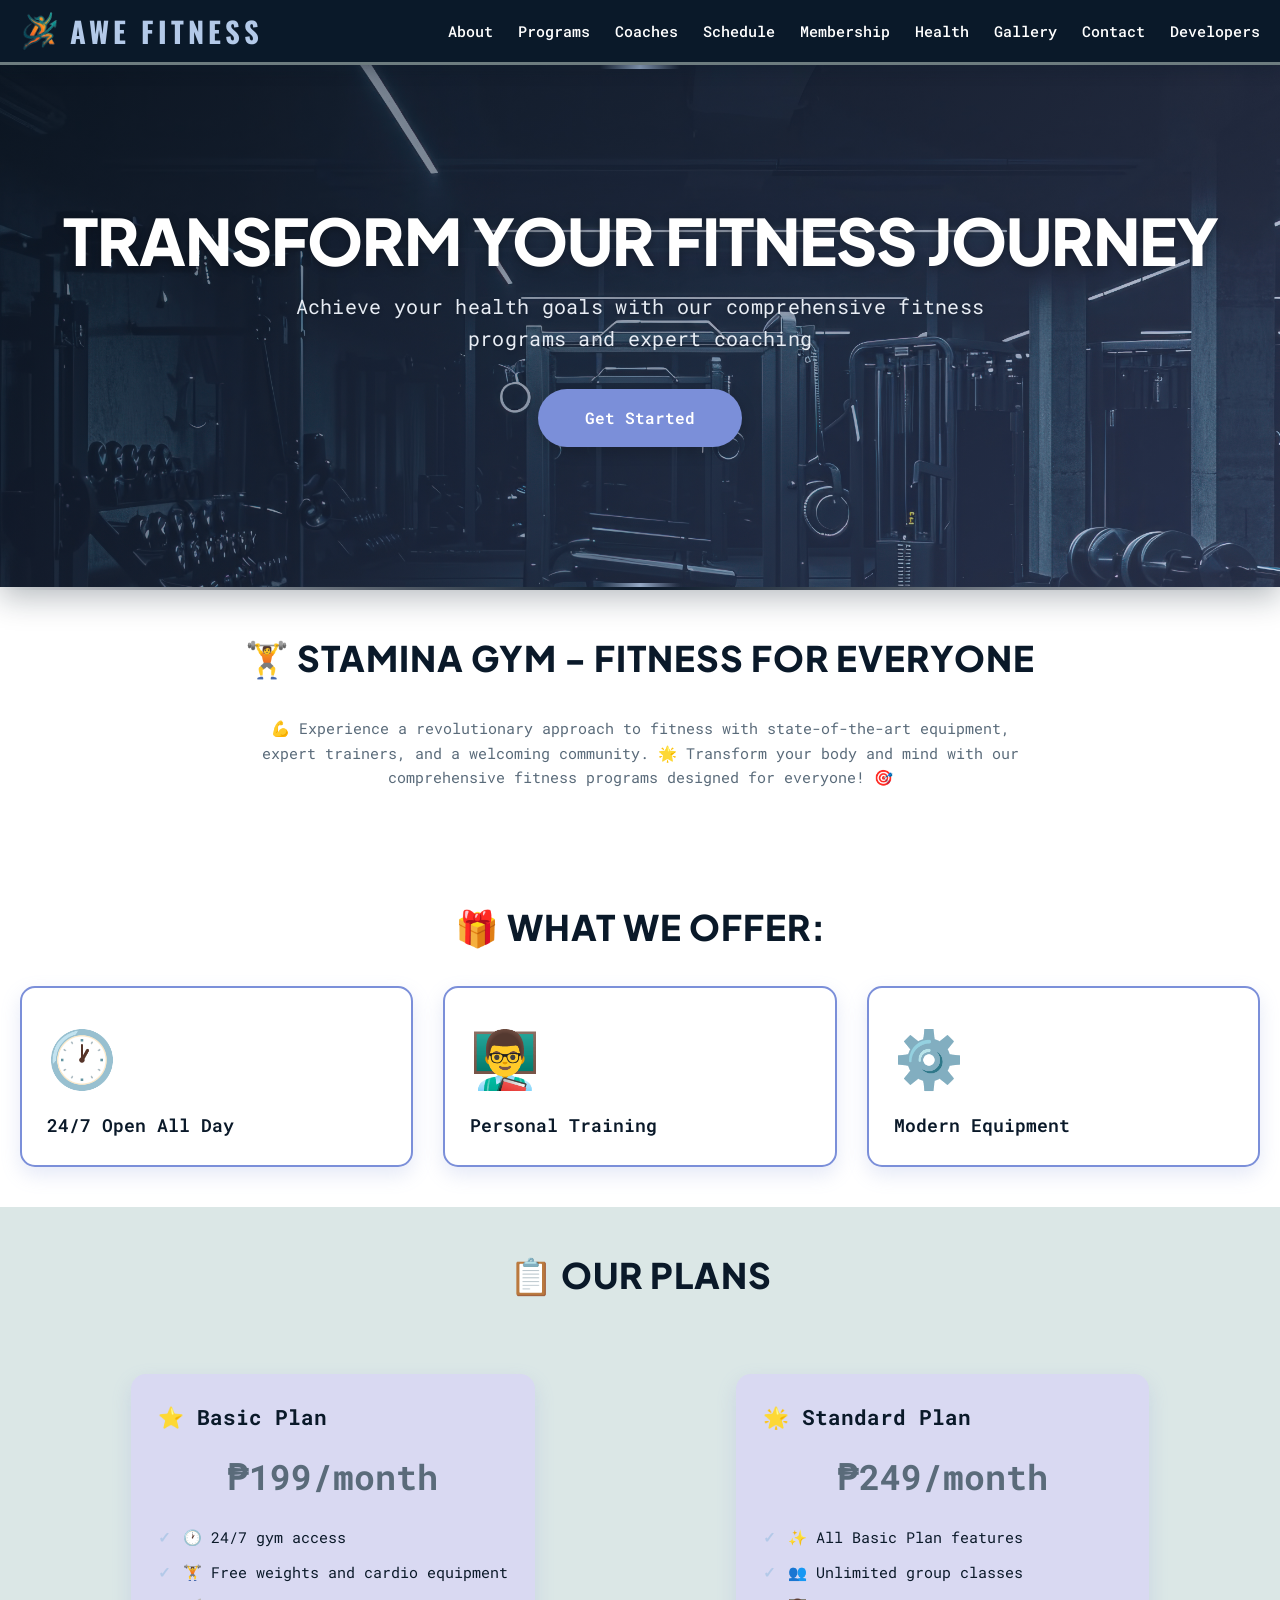
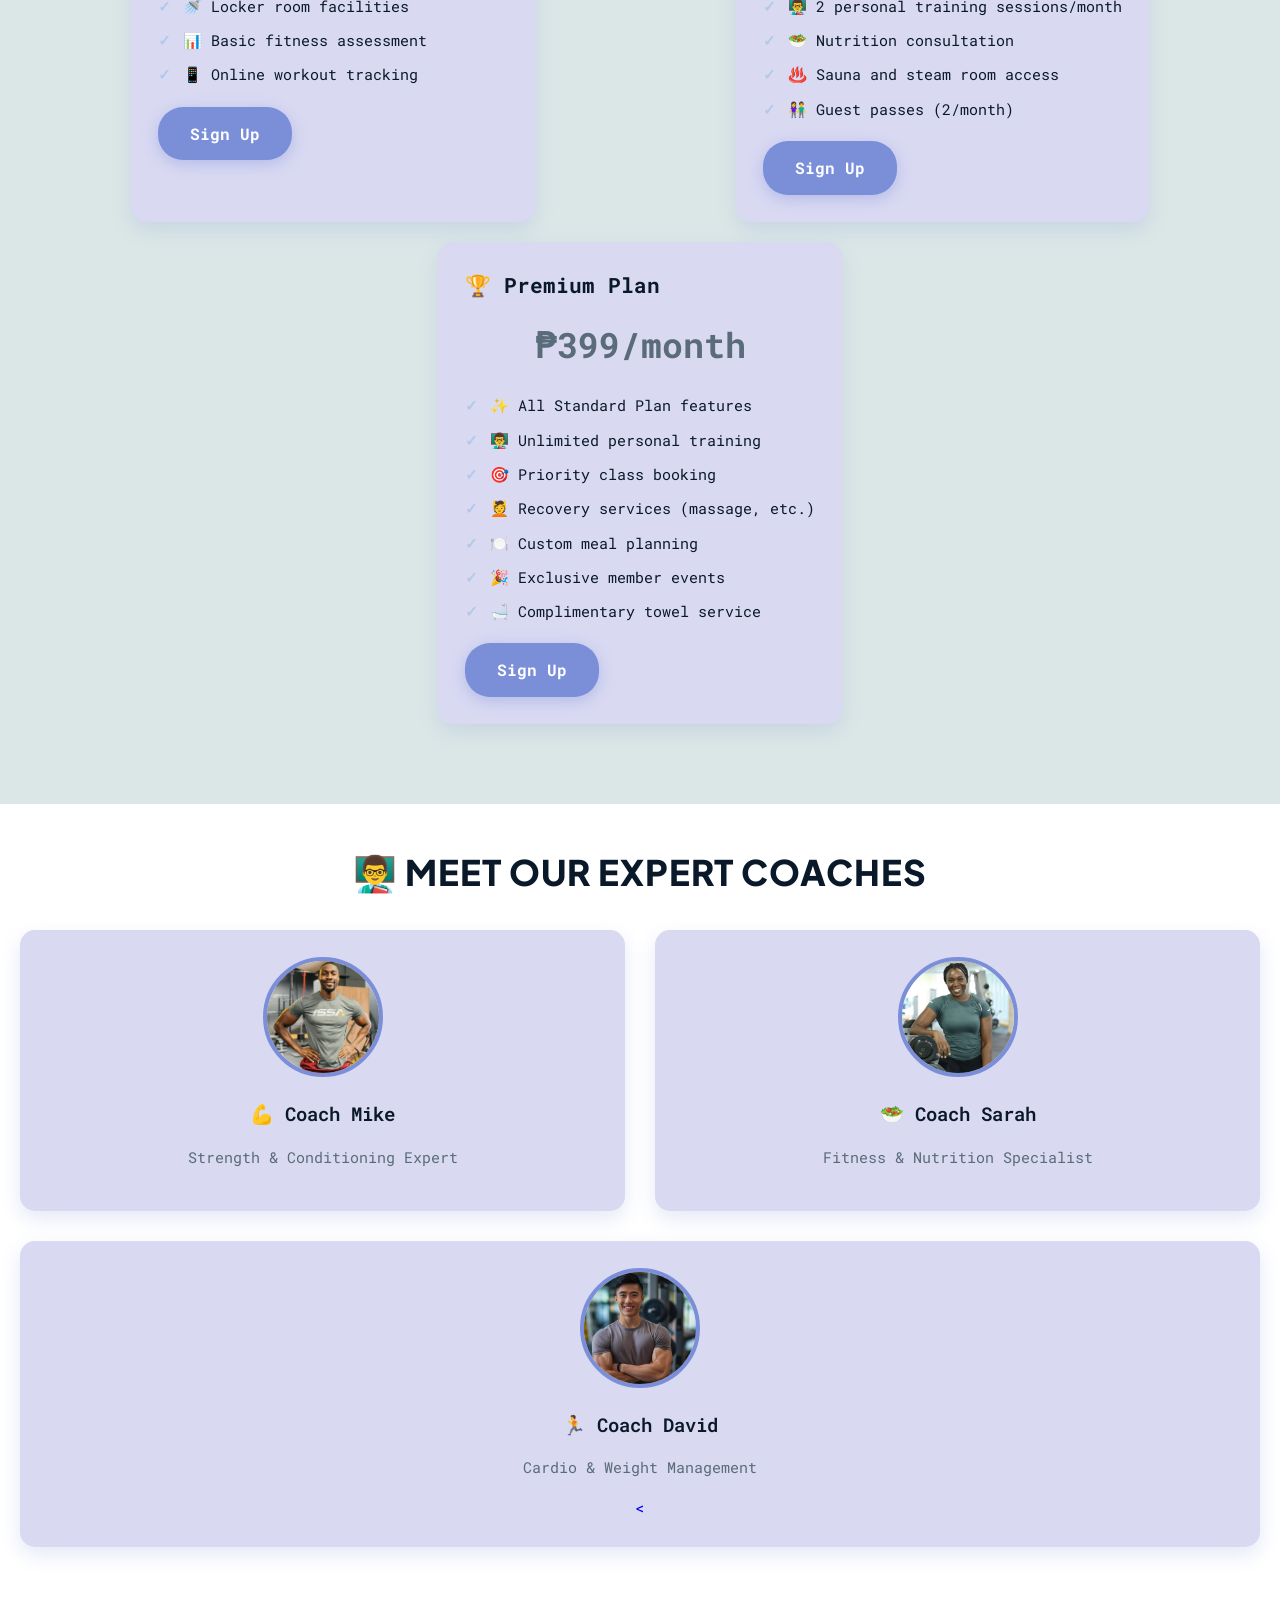
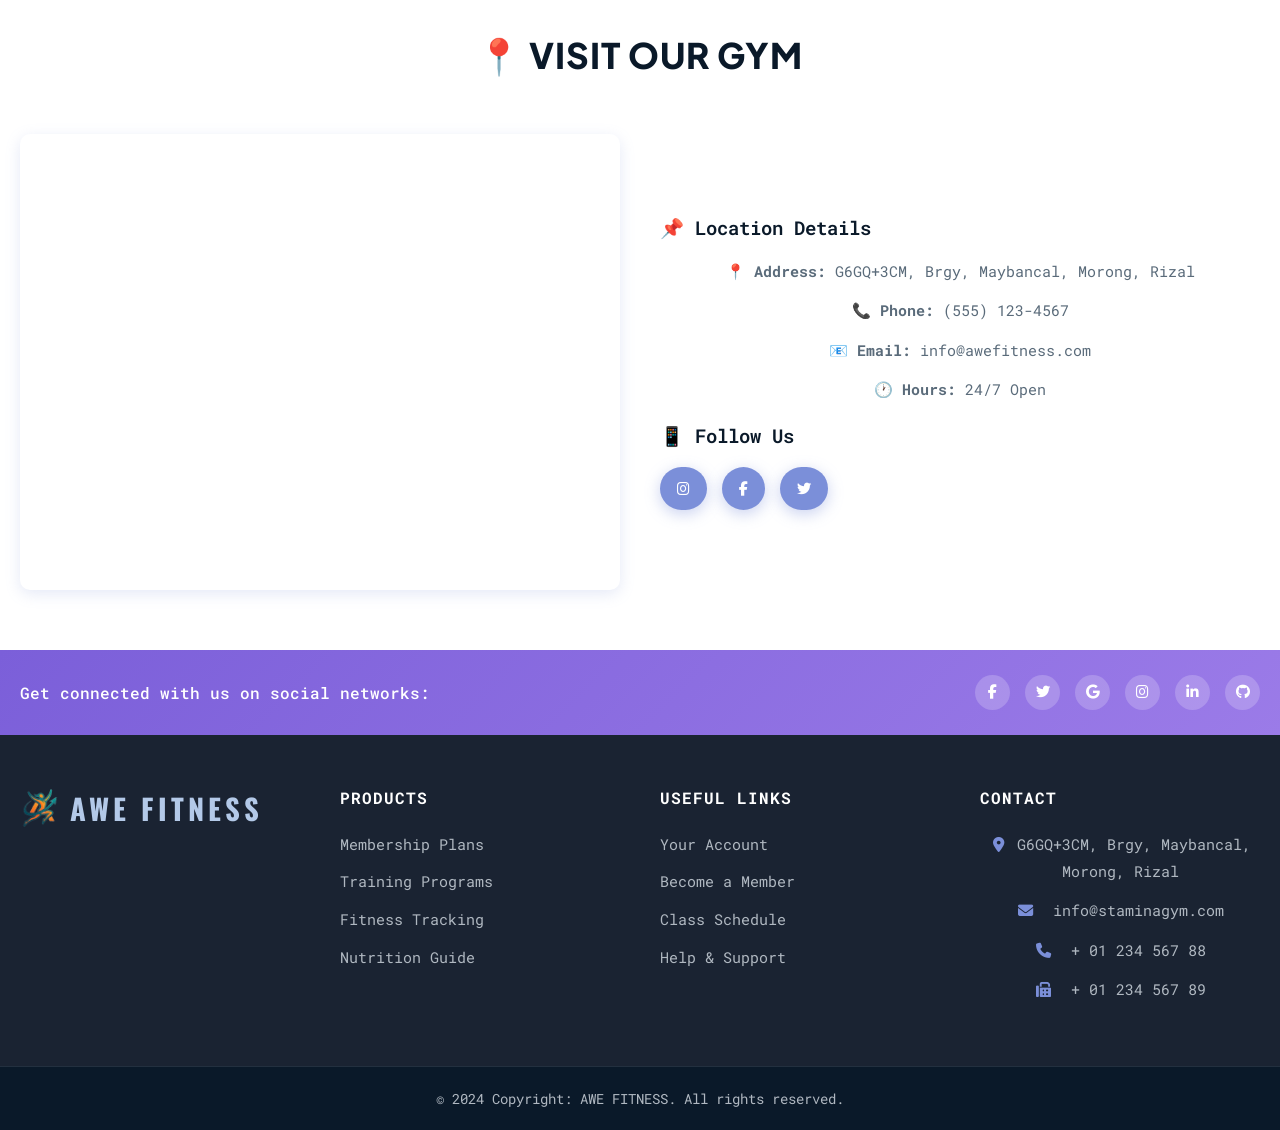
==== commit d9a657f3: "omg ayoko na Co-authored-by: Copilot <copilot@github.com>" ====
--- a/index.html
+++ b/index.html
@@ -33,9 +33,9 @@
     <main>
         <!-- Hero Section -->
         <section class="hero home-hero">
-            <h1>💪 Start a Better Shape of You!</h1>
-            <p>🎯 Come Join Us and Transform Your Life! 🎯</p>
-            <a href="membership.html" class="btn">Sign Up</a>
+            <h1>Transform Your Fitness Journey</h1>
+            <p>Achieve your health goals with our comprehensive fitness programs and expert coaching</p>
+            <a href="membership.html" class="btn">Get Started</a>
         </section>
         <hr>
 
--- a/css/styles.css
+++ b/css/styles.css
@@ -590,38 +590,82 @@
     background-position: center;
     background-attachment: fixed;
     color: #FFF;
-    padding: 120px 20px;
+    padding: 140px 20px;
     display: flex;
     align-items: center;
     justify-content: center;
     flex-direction: column;
     box-shadow: 0 10px 30px rgba(10, 25, 41, 0.3);
-}
-
-.home-hero { background-image: linear-gradient(rgba(10, 25, 41, 0.6), rgba(10, 25, 41, 0.6)), url(../src/background.jpg); }
-.developer-hero { background-image: linear-gradient(rgba(10, 25, 41, 0.6), rgba(10, 25, 41, 0.6)), url(../src/Developers/background.avif); }
-.about-hero { background-image: linear-gradient(rgba(10, 25, 41, 0.6), rgba(10, 25, 41, 0.6)), url(../src/background.jpg); }
-.gallery-hero { background-image: linear-gradient(rgba(10, 25, 41, 0.6), rgba(10, 25, 41, 0.6)), url(../src/gallery/background.jpg); }
-.program-hero { background-image: linear-gradient(rgba(10, 25, 41, 0.6), rgba(10, 25, 41, 0.6)), url(../src/workoutbg.jpg); }
-.trainer-hero { background-image: linear-gradient(rgba(10, 25, 41, 0.6), rgba(10, 25, 41, 0.6)), url(../src/trainer/background.avif); }
-.health-hero { background-image: linear-gradient(rgba(10, 25, 41, 0.6), rgba(10, 25, 41, 0.6)), url(../src/health/background.jpg); }
+    text-align: center;
+    position: relative;
+}
+
+.hero::before {
+    content: '';
+    position: absolute;
+    top: 0;
+    left: 50%;
+    transform: translateX(-50%);
+    width: 80px;
+    height: 4px;
+    background: linear-gradient(90deg, transparent, #B3C9E8, transparent);
+    opacity: 0.8;
+}
+
+.hero::after {
+    content: '';
+    position: absolute;
+    bottom: 0;
+    left: 50%;
+    transform: translateX(-50%);
+    width: 80px;
+    height: 4px;
+    background: linear-gradient(90deg, transparent, #B3C9E8, transparent);
+    opacity: 0.8;
+}
+
+.home-hero { background-image: linear-gradient(135deg, rgba(10, 25, 41, 0.65) 0%, rgba(123, 143, 217, 0.3) 100%), url(../src/background.jpg); }
+.developer-hero { background-image: linear-gradient(135deg, rgba(10, 25, 41, 0.65) 0%, rgba(123, 143, 217, 0.3) 100%), url(../src/Developers/background.avif); }
+.about-hero { background-image: linear-gradient(135deg, rgba(10, 25, 41, 0.65) 0%, rgba(123, 143, 217, 0.3) 100%), url(../src/background.jpg); }
+.gallery-hero { background-image: linear-gradient(135deg, rgba(10, 25, 41, 0.65) 0%, rgba(123, 143, 217, 0.3) 100%), url(../src/gallery/background.jpg); }
+.program-hero { background-image: linear-gradient(135deg, rgba(10, 25, 41, 0.65) 0%, rgba(123, 143, 217, 0.3) 100%), url(../src/workoutbg.jpg); }
+.trainer-hero { background-image: linear-gradient(135deg, rgba(10, 25, 41, 0.65) 0%, rgba(123, 143, 217, 0.3) 100%), url(../src/trainer/background.avif); }
+.health-hero { background-image: linear-gradient(135deg, rgba(10, 25, 41, 0.65) 0%, rgba(123, 143, 217, 0.3) 100%), url(../src/health/background.jpg); }
 
 .hero h1 {
-    font-size: 3.5rem;
-    margin-bottom: 20px;
-    line-height: 1.2;
-    color: #FFF;
+    font-family: "Plus Jakarta Sans", sans-serif;
+    font-size: 4rem;
+    font-weight: 800;
+    margin-bottom: 15px;
+    line-height: 1.1;
+    color: #FFF;
+    letter-spacing: -1px;
+    text-shadow: 0 2px 10px rgba(0, 0, 0, 0.3);
 }
 
 .hero p {
-    font-size: 1.3rem;
-    margin-bottom: 30px;
-    color: #FFF;
+    font-size: 1.25rem;
+    margin-bottom: 35px;
+    color: #E8EDF5;
+    font-weight: 400;
+    max-width: 700px;
+    letter-spacing: 0.3px;
+    text-shadow: 0 1px 4px rgba(0, 0, 0, 0.2);
 }
 
 .hero .btn {
-    padding: 15px 40px;
-    font-size: 1.1rem;
+    padding: 14px 45px;
+    font-size: 1rem;
+    font-weight: 600;
+    border-radius: 50px;
+    transition: all 0.3s ease;
+    position: relative;
+    box-shadow: 0 4px 15px rgba(0, 0, 0, 0.2);
+}
+
+.hero .btn:hover {
+    transform: translateY(-2px);
+    box-shadow: 0 6px 20px rgba(0, 0, 0, 0.3);
 }
 
 /* Offer boxes */
@@ -2070,7 +2114,9 @@
     
     /* Hero Section */
     .hero h1 {
-        font-size: 2rem;
+        font-size: 2.2rem;
+        font-family: "Plus Jakarta Sans", sans-serif;
+        font-weight: 800;
     }
 
     .hero p {
@@ -2078,8 +2124,13 @@
     }
     
     .hero {
-        padding: 80px 20px;
-        min-height: 350px;
+        padding: 100px 20px;
+        min-height: 380px;
+    }
+    
+    .hero::before,
+    .hero::after {
+        display: none;
     }
     
     /* Audio Track Responsive */
@@ -2289,23 +2340,26 @@
     
     /* Hero Section */
     .hero h1 {
-        font-size: 1.5rem;
-        margin-bottom: 15px;
+        font-size: 1.7rem;
+        margin-bottom: 12px;
+        font-family: "Plus Jakarta Sans", sans-serif;
+        font-weight: 800;
     }
     
     .hero p {
-        font-size: 0.9rem;
+        font-size: 0.95rem;
         margin-bottom: 20px;
     }
     
     .hero {
-        padding: 60px 15px;
-        min-height: 280px;
+        padding: 70px 15px;
+        min-height: 300px;
     }
     
     .hero .btn {
-        padding: 12px 25px;
+        padding: 12px 30px;
         font-size: 0.95rem;
+        font-weight: 600;
     }
     
     /* Headings */
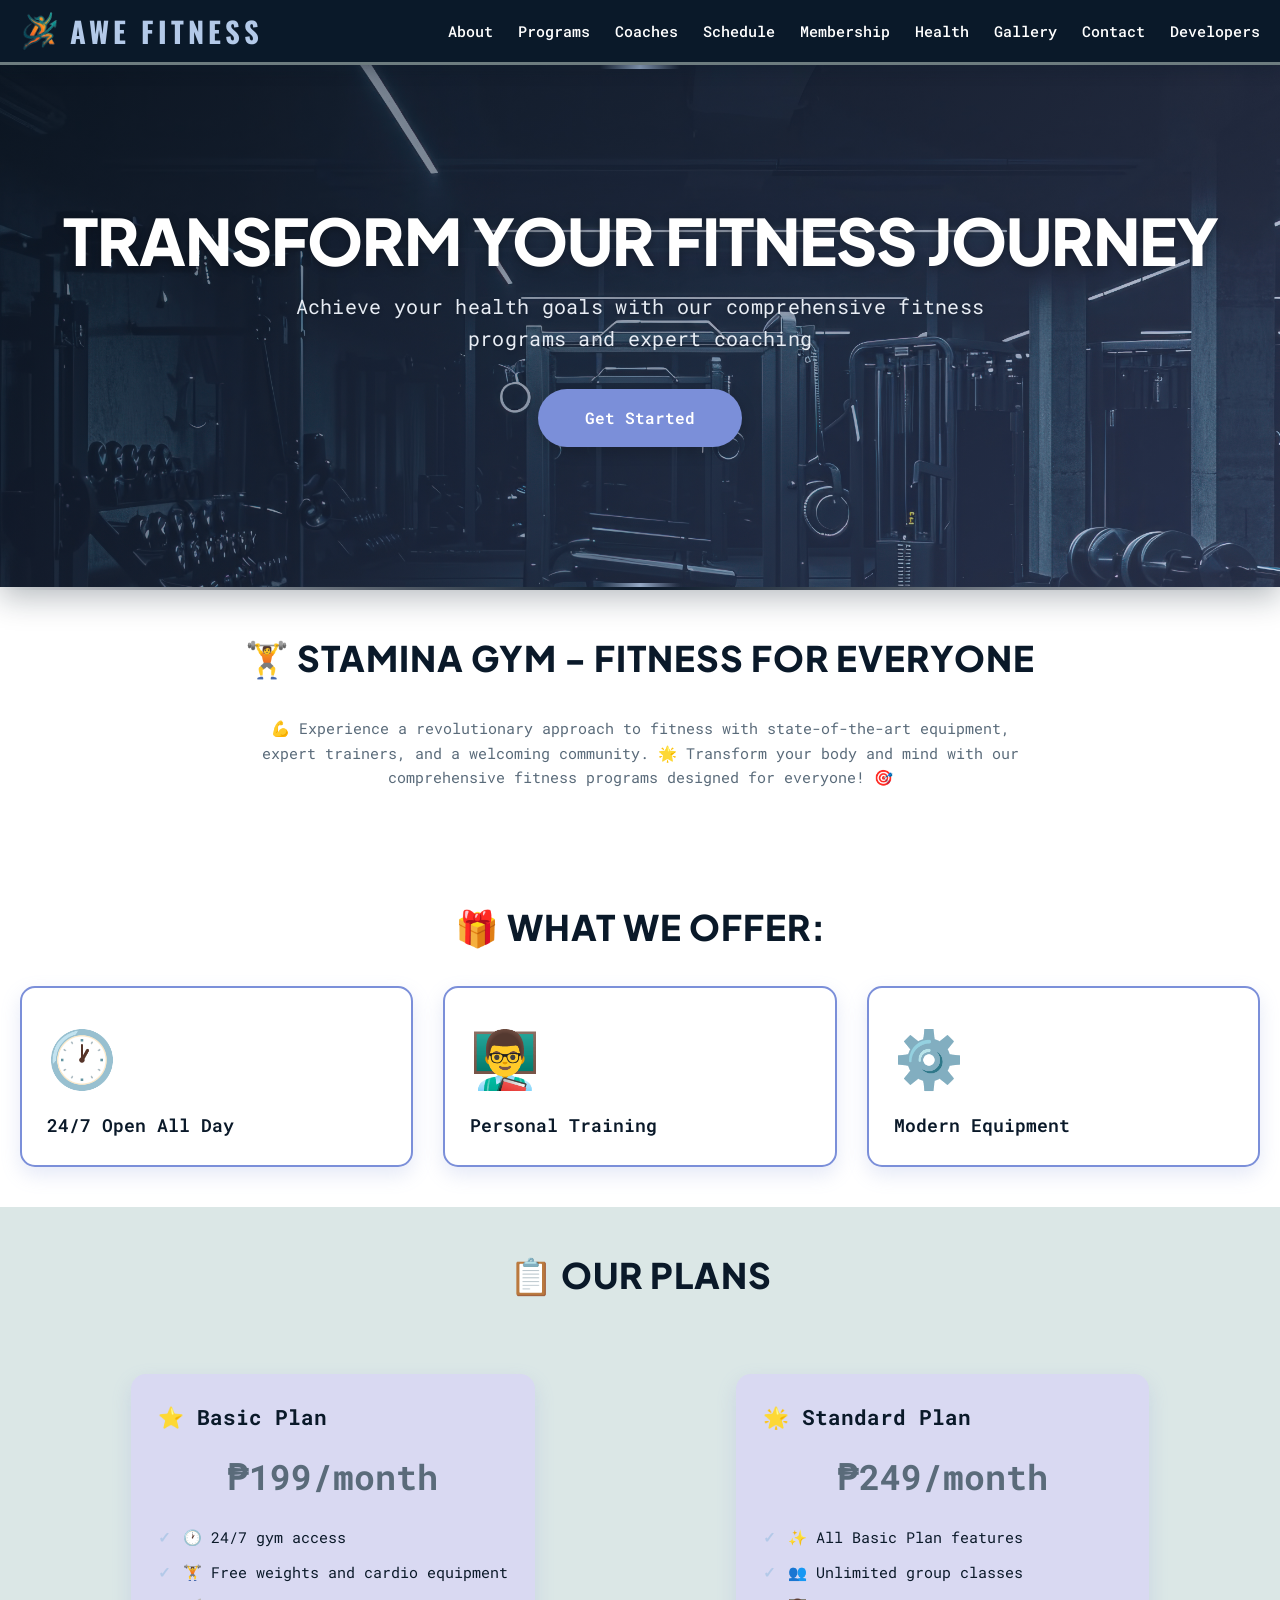
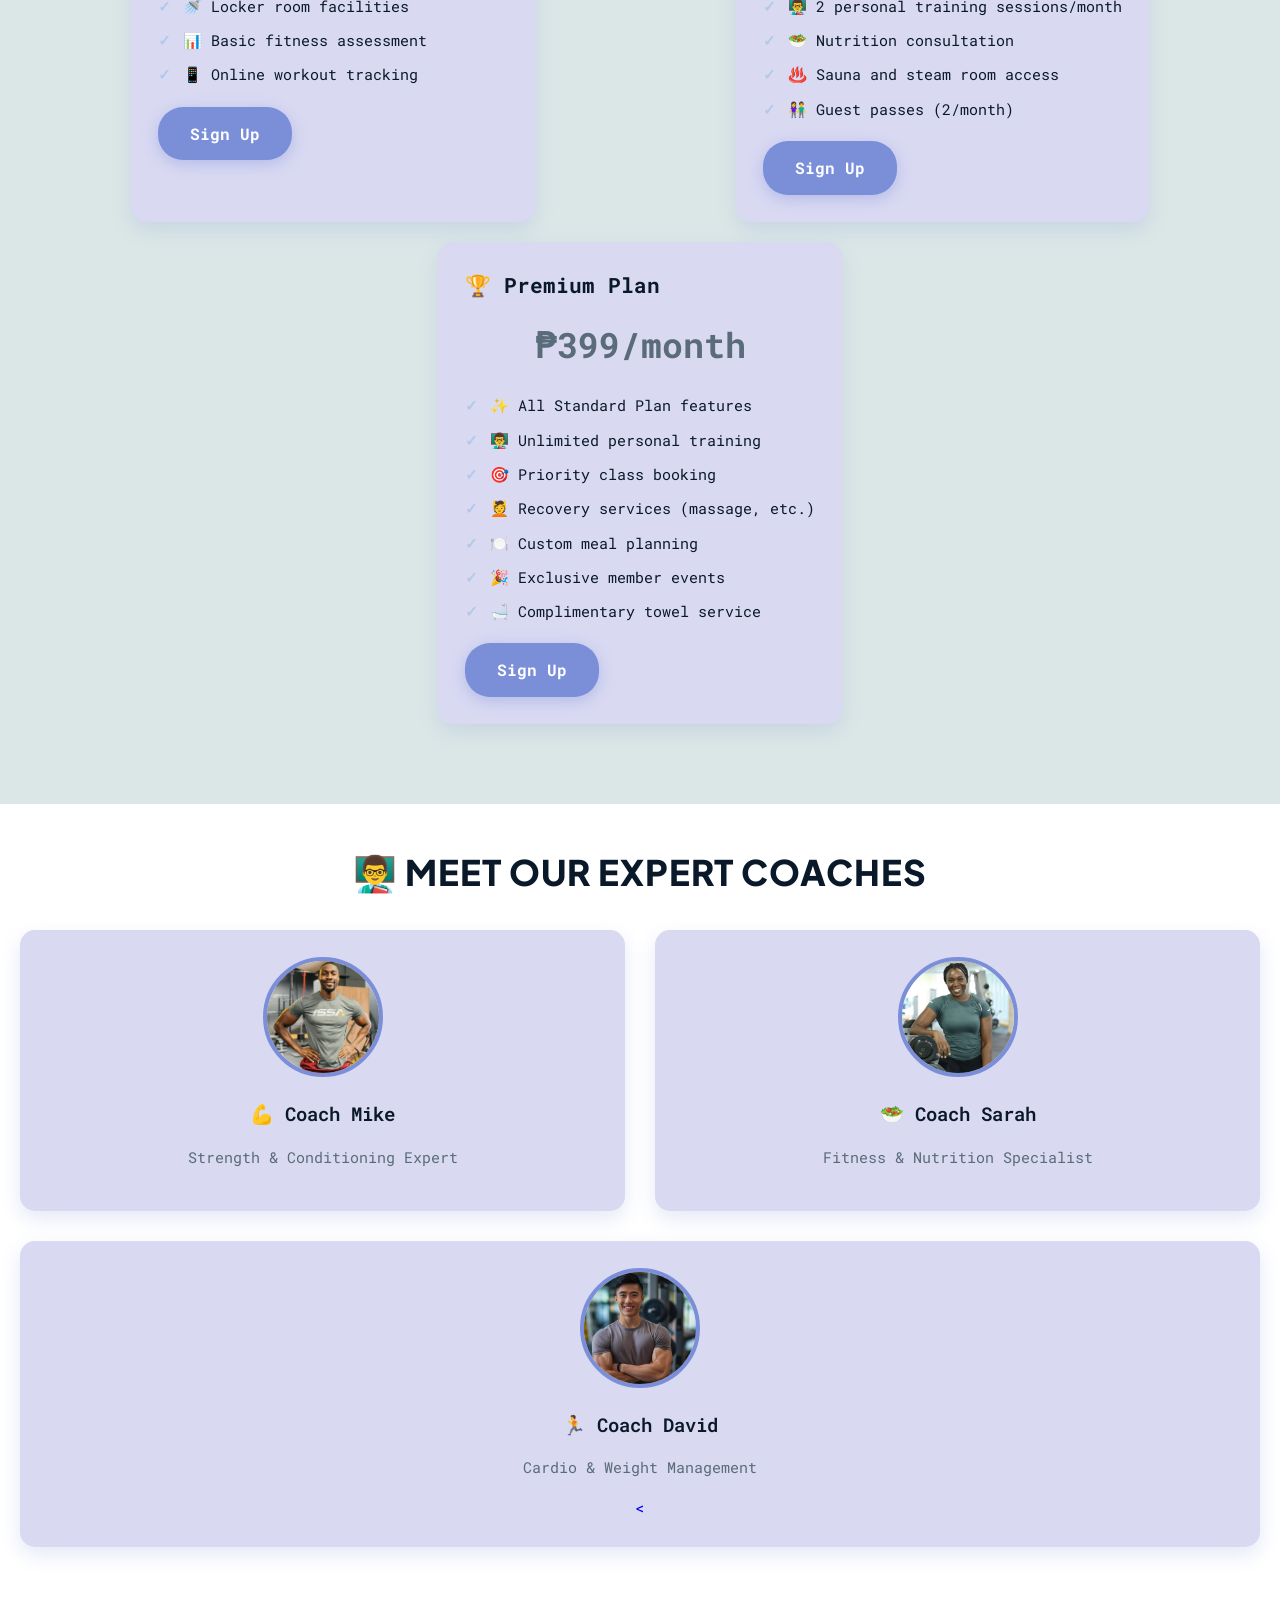
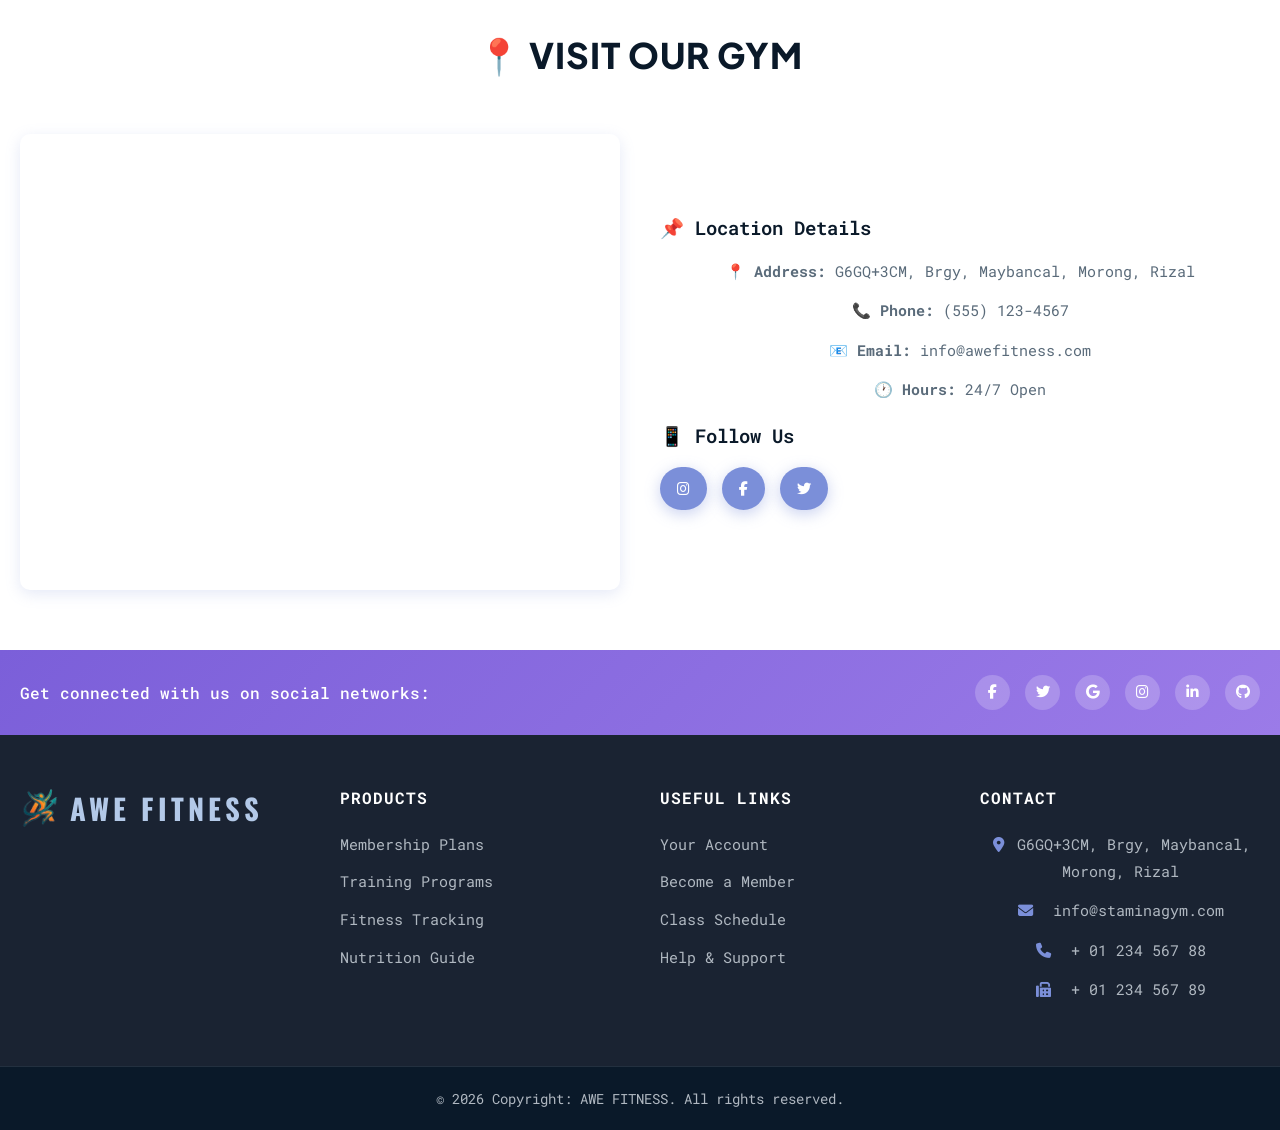
==== commit 85247b54: "naoashs" ====
--- a/index.html
+++ b/index.html
@@ -208,7 +208,7 @@
 
         <!-- Copyright -->
         <div class="footer-copyright">
-            <p>&copy; 2024 Copyright: AWE FITNESS. All rights reserved.</p>
+            <p>&copy; 2026 Copyright: AWE FITNESS. All rights reserved.</p>
         </div>
     </footer>
 
--- a/css/styles.css
+++ b/css/styles.css
@@ -1926,6 +1926,7 @@
     margin: 0;
     line-height: 1.7;
     font-size: 0.95rem;
+    text-align: justify;
 }
 
 .skills-list {
